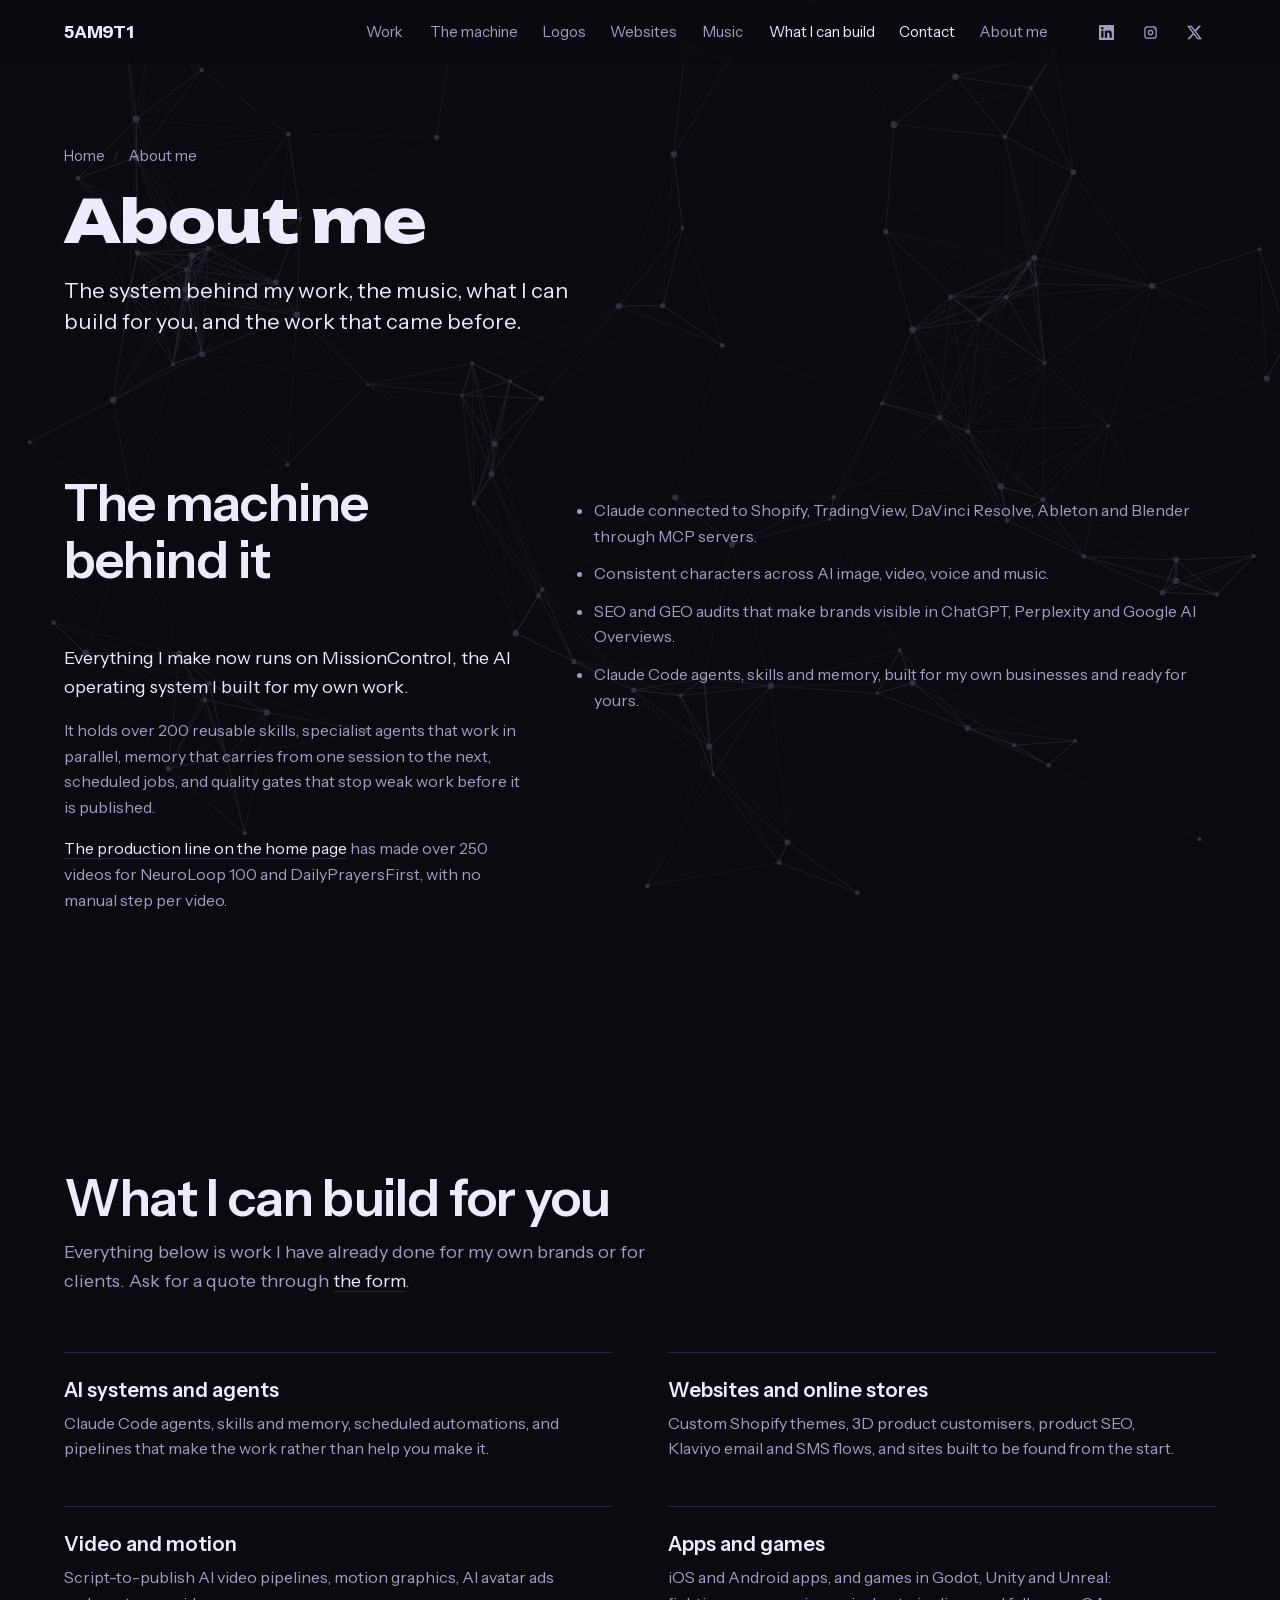
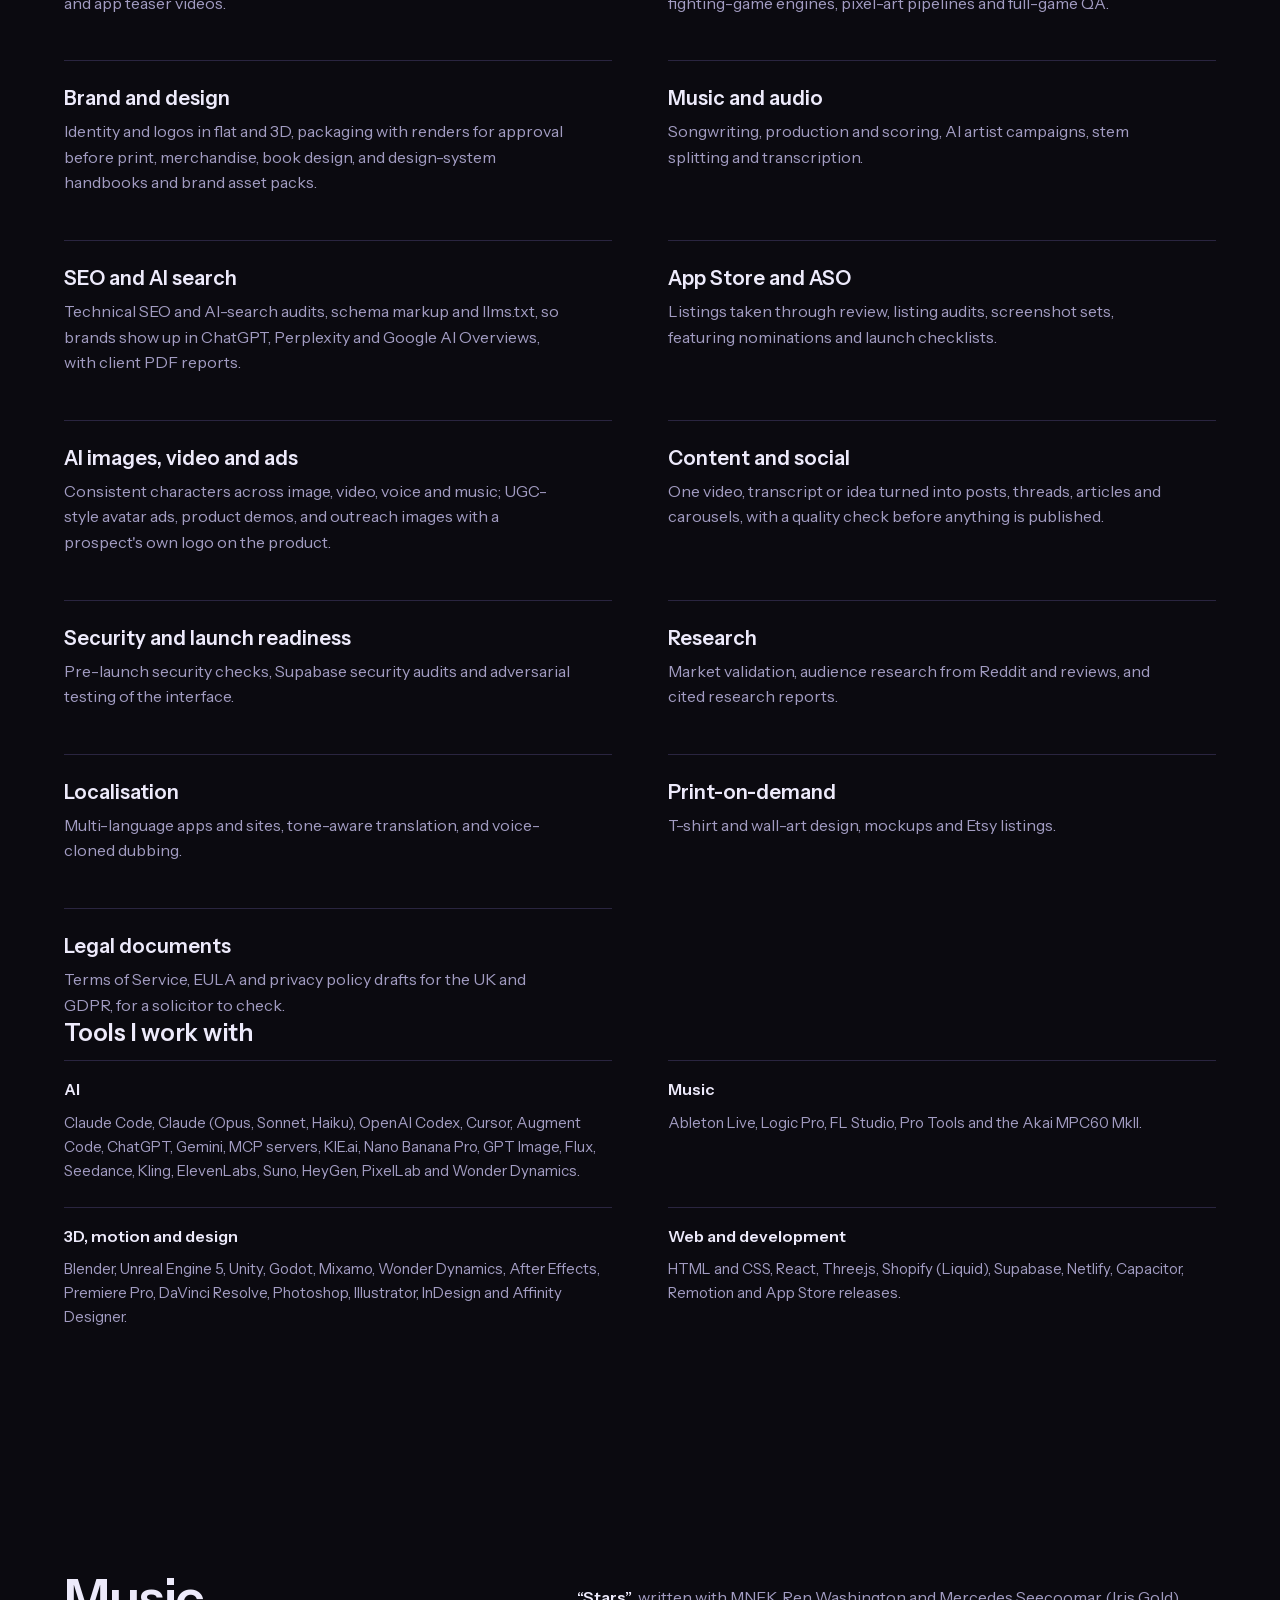
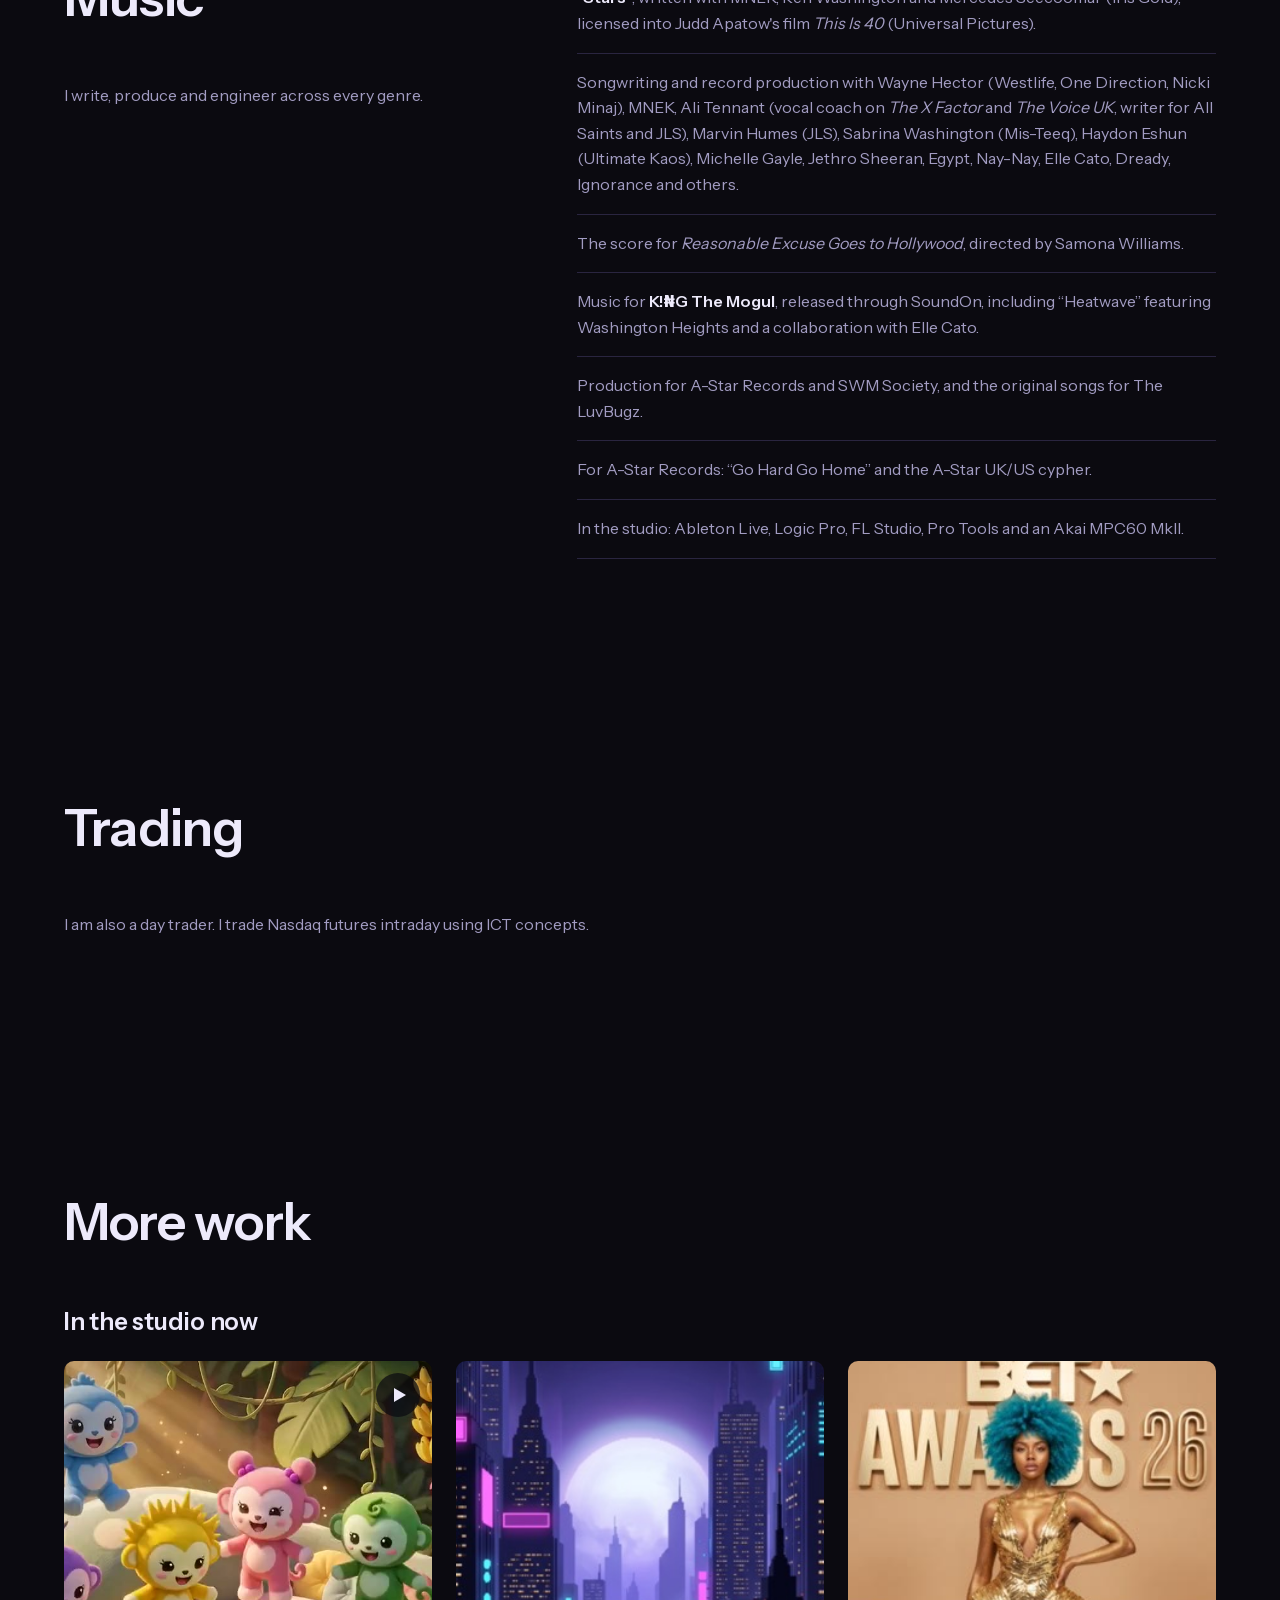
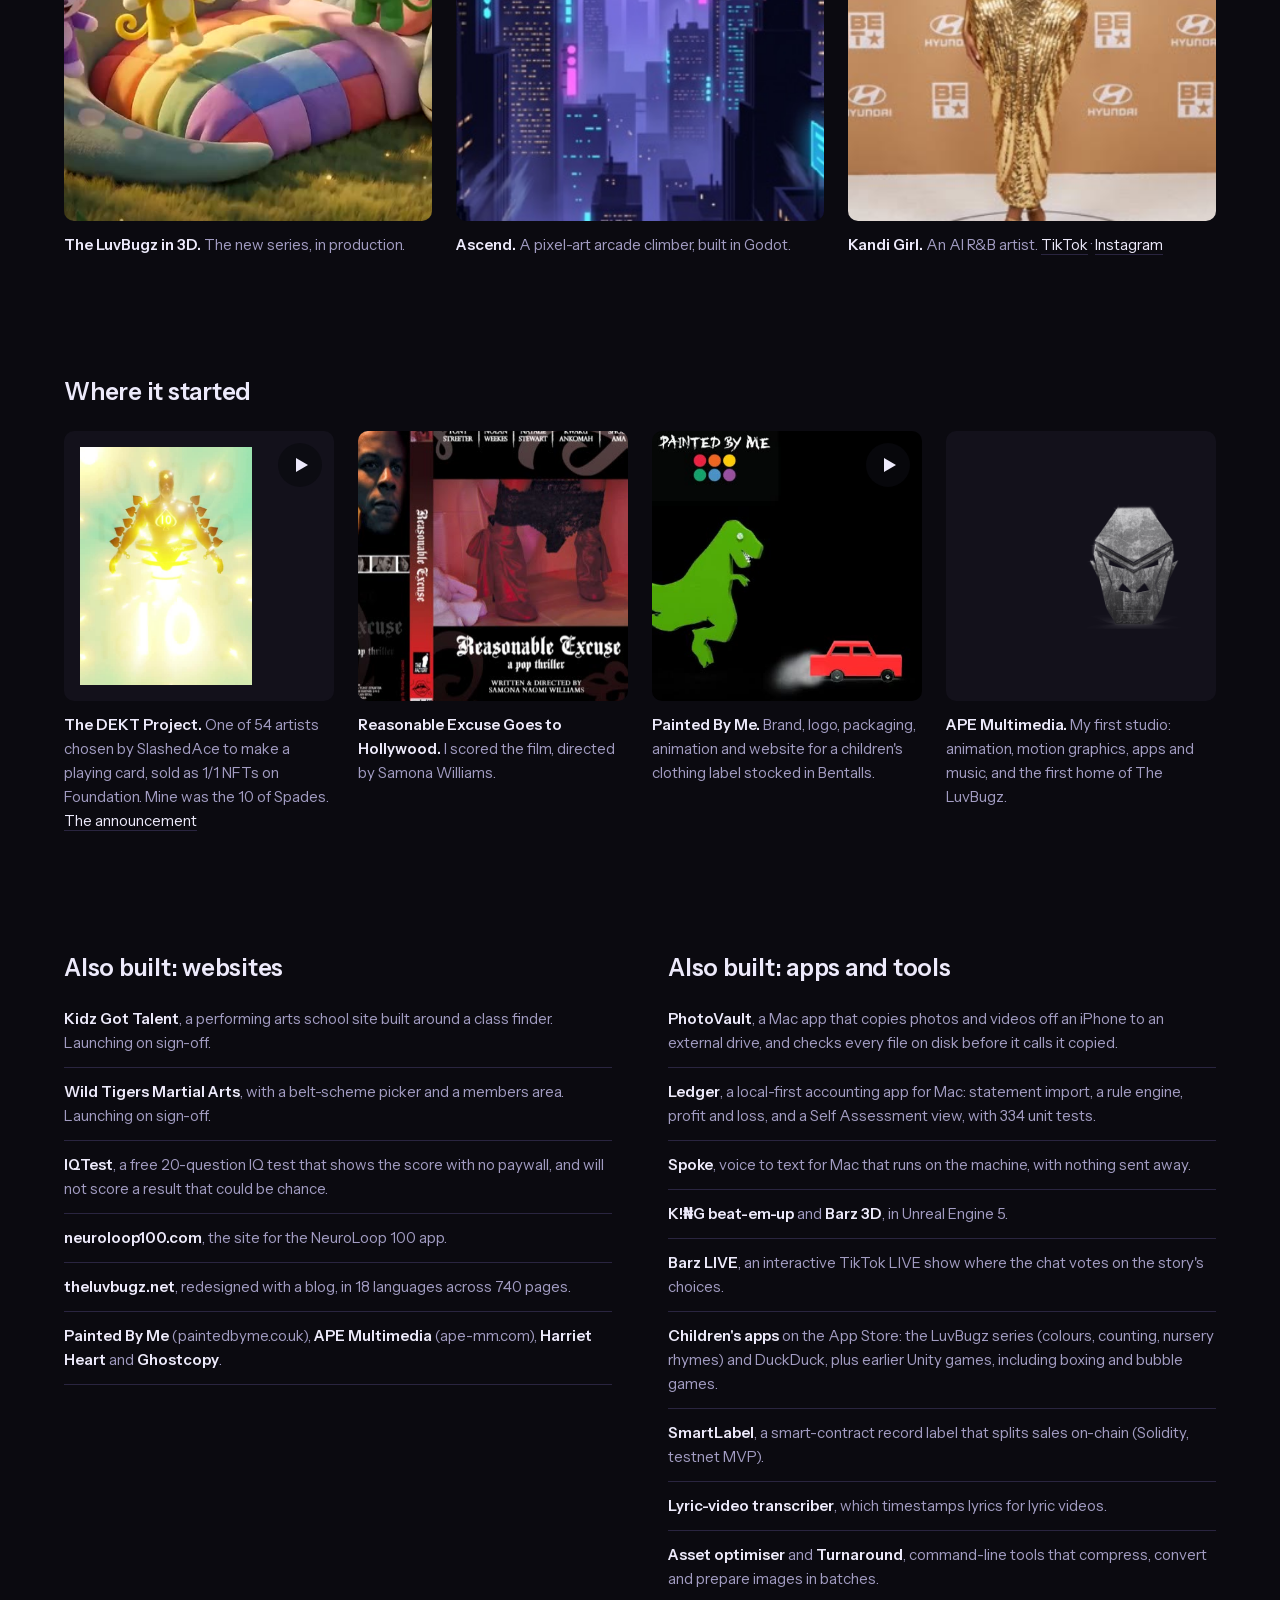
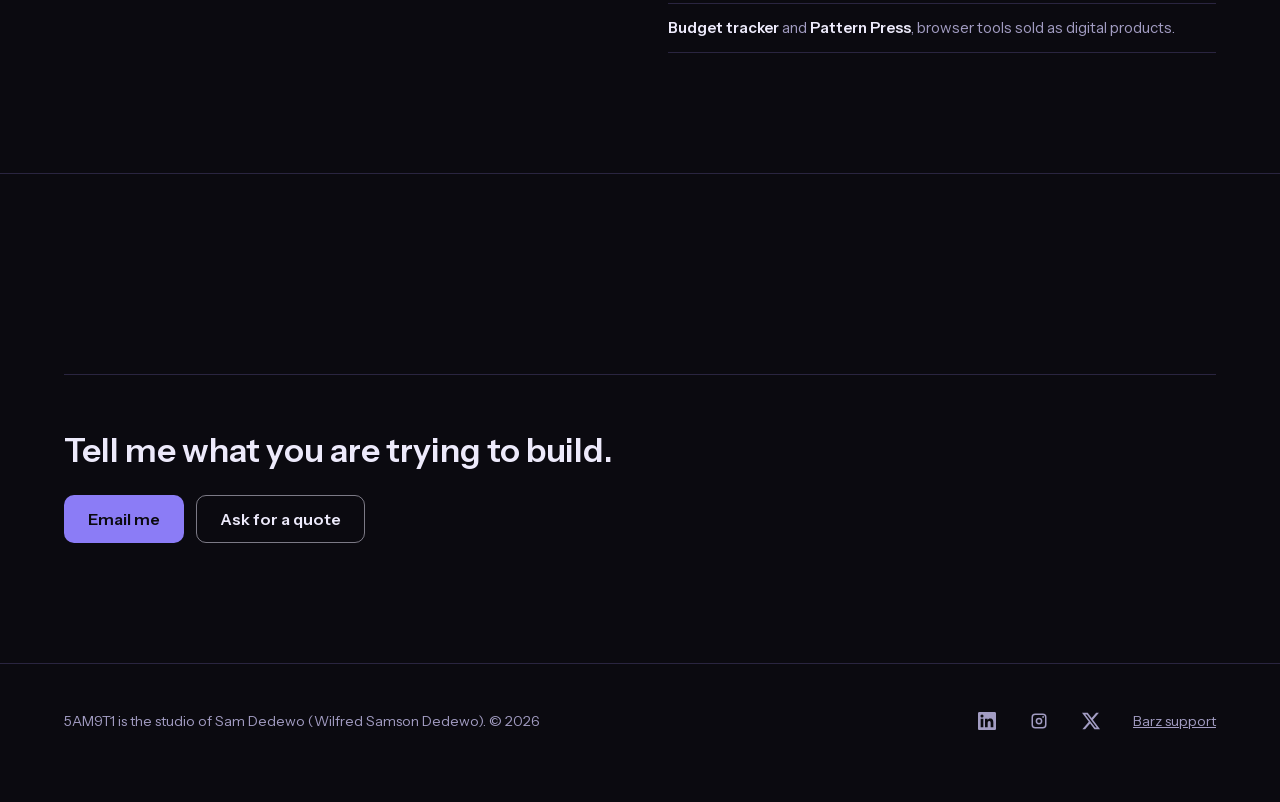
==== about/index.html @ 958b8830 "About: add Trading section (day trader, Nasdaq futures, ICT concepts); llms.txt to match Co-Authored" ====
<!doctype html>
<html lang="en-GB">
<head>
<meta charset="utf-8">
<meta name="viewport" content="width=device-width, initial-scale=1">
<title>About Sam Dedewo · music, services and earlier work · 5AM9T1</title>
<meta name="description" content="More about Sam Dedewo: MissionControl, the AI system behind his work, song credits with MNEK, Wayne Hector and Marvin Humes, and what he can build for you.">
<link rel="canonical" href="https://5am9t1.com/about/">
<meta name="robots" content="index, follow, max-snippet:-1, max-image-preview:large, max-video-preview:-1">
<meta name="author" content="Sam Dedewo">
<meta name="theme-color" content="#0B0A10">
<meta property="og:type" content="profile">
<meta property="og:site_name" content="5AM9T1">
<meta property="og:locale" content="en_GB">
<meta property="og:title" content="About Sam Dedewo">
<meta property="og:description" content="More about Sam Dedewo: MissionControl, the AI system behind his work, song credits with MNEK, Wayne Hector and Marvin Humes, and what he can build for you.">
<meta property="og:url" content="https://5am9t1.com/about/">
<meta property="og:image" content="https://5am9t1.com/assets/img/og-1200x630.jpg">
<meta property="og:image:alt" content="Work by Sam Dedewo: K!₦G The Mogul, Barz, Skinner and Vale and The LuvBugz">
<meta name="twitter:card" content="summary_large_image">
<meta name="twitter:site" content="@5am9t1">
<meta name="twitter:creator" content="@5am9t1">
<meta name="twitter:title" content="About Sam Dedewo">
<meta name="twitter:description" content="More about Sam Dedewo: MissionControl, the AI system behind his work, song credits with MNEK, Wayne Hector and Marvin Humes, and what he can build for you.">
<meta name="twitter:image" content="https://5am9t1.com/assets/img/og-1200x630.jpg">
<link rel="preload" href="/assets/fonts/InstrumentSans-400-700-latin.woff2" as="font" type="font/woff2" crossorigin>
<link rel="preload" href="/assets/fonts/Unbounded-800-latin.woff2" as="font" type="font/woff2" crossorigin>
<link rel="icon" href="/favicon.svg" type="image/svg+xml">
<script src="/assets/top.js?v=20260923c"></script>
<link rel="stylesheet" href="/assets/site.css?v=20260923c">
<script type="application/ld+json">
{
  "@context": "https://schema.org",
  "@graph": [
    {
      "@type": "AboutPage",
      "@id": "https://5am9t1.com/about/#page",
      "url": "https://5am9t1.com/about/",
      "name": "About Sam Dedewo · music, services and earlier work · 5AM9T1",
      "inLanguage": "en-GB",
      "isPartOf": {
        "@id": "https://5am9t1.com/#website"
      },
      "about": {
        "@id": "https://5am9t1.com/#sam"
      },
      "mainEntity": {
        "@id": "https://5am9t1.com/#sam"
      },
      "breadcrumb": {
        "@id": "https://5am9t1.com/about/#crumbs"
      },
      "dateModified": "2026-09-22"
    },
    {
      "@type": "BreadcrumbList",
      "@id": "https://5am9t1.com/about/#crumbs",
      "itemListElement": [
        {
          "@type": "ListItem",
          "position": 1,
          "name": "Home",
          "item": "https://5am9t1.com/"
        },
        {
          "@type": "ListItem",
          "position": 2,
          "name": "About me",
          "item": "https://5am9t1.com/about/"
        }
      ]
    }
  ]
}
</script>
</head>
<body>
<a class="skip" href="#main">Skip to content</a>

<header class="nav">
  <div class="wrap nav-inner">
    <a class="brand" href="/" aria-label="5AM9T1, home">5AM9T1</a>
    <nav aria-label="Sections">
      <ul class="nav-links">
        <li class="nav-hide"><a href="/#work">Work</a></li>
        <li class="nav-hide"><a href="/#machine">The machine</a></li>
        <li class="nav-hide"><a href="/#logos">Logos</a></li>
        <li class="nav-hide"><a href="/#websites">Websites</a></li>
        <li class="nav-hide"><a href="/about/#music">Music</a></li>
        <li><a class="nav-build" href="/about/#services">What I can build</a></li>
        <li><a class="nav-contact" href="/#contact">Contact</a></li>
        <li class="nav-hide"><a href="/about/">About me</a></li>
        <li class="nav-social"><a class="social-icon" href="https://www.linkedin.com/in/samdedewo" aria-label="Sam Dedewo on LinkedIn" rel="me"><svg viewBox="0 0 24 24" width="18" height="18" fill="currentColor" aria-hidden="true"><path d="M20.45 20.45h-3.56v-5.57c0-1.33-.02-3.04-1.85-3.04-1.85 0-2.14 1.45-2.14 2.94v5.67H9.35V9h3.41v1.56h.05c.48-.9 1.64-1.85 3.37-1.85 3.6 0 4.27 2.37 4.27 5.46v6.28zM5.34 7.43a2.06 2.06 0 1 1 0-4.13 2.06 2.06 0 0 1 0 4.13zM7.12 20.45H3.56V9h3.56v11.45zM22.22 0H1.77C.79 0 0 .77 0 1.73v20.54C0 23.23.79 24 1.77 24h20.45c.98 0 1.78-.77 1.78-1.73V1.73C24 .77 23.2 0 22.22 0z"/></svg></a><a class="social-icon" href="https://www.instagram.com/5am9t1" aria-label="Sam Dedewo on Instagram" rel="me"><svg viewBox="0 0 24 24" width="18" height="18" fill="currentColor" aria-hidden="true"><path fill-rule="evenodd" d="M7 2h10a5 5 0 0 1 5 5v10a5 5 0 0 1-5 5H7a5 5 0 0 1-5-5V7a5 5 0 0 1 5-5zm0 2a3 3 0 0 0-3 3v10a3 3 0 0 0 3 3h10a3 3 0 0 0 3-3V7a3 3 0 0 0-3-3H7zm5 3.5a4.5 4.5 0 1 1 0 9 4.5 4.5 0 0 1 0-9zm0 2a2.5 2.5 0 1 0 0 5 2.5 2.5 0 0 0 0-5zm5.5-4.2a1.2 1.2 0 1 1 0 2.4 1.2 1.2 0 0 1 0-2.4z"/></svg></a><a class="social-icon" href="https://x.com/5am9t1" aria-label="Sam Dedewo on X" rel="me"><svg viewBox="0 0 24 24" width="18" height="18" fill="currentColor" aria-hidden="true"><path d="M18.9 1.15h3.68l-8.04 9.19L24 22.85h-7.41l-5.8-7.58-6.64 7.58H.47l8.6-9.83L0 1.15h7.59l5.24 6.93zM17.61 20.64h2.04L6.49 3.24H4.3z"/></svg></a></li>
      </ul>
    </nav>
  </div>
</header>

<main id="main">

<section class="case-hero about-hero" aria-labelledby="about-title">
  <div class="wrap">
    <nav class="crumbs" aria-label="Breadcrumb">
      <ol><li><a href="/">Home</a></li><li><span aria-current="page">About me</span></li></ol>
    </nav>
    <h1 id="about-title">About me</h1>
    <p class="what">The system behind my work, the music, what I can build for you, and the work that came before.</p>
  </div>
</section>

<section class="section" id="system" aria-labelledby="system-title">
  <div class="wrap machine-grid">
    <div>
      <h2 id="system-title">The machine behind it</h2>
      <p class="what">Everything I make now runs on MissionControl, the AI operating system I built for my own work.</p>
      <p>It holds over 200 reusable skills, specialist agents that work in parallel, memory that carries from one session to the next, scheduled jobs, and quality gates that stop weak work before it is published.</p>
      <p><a class="link" href="/#machine">The production line on the home page</a> has made over 250 videos for NeuroLoop 100 and DailyPrayersFirst, with no manual step per video.</p>
    </div>
    <ul class="bullets">
      <li>Claude connected to Shopify, TradingView, DaVinci Resolve, Ableton and Blender through MCP servers.</li>
      <li>Consistent characters across AI image, video, voice and music.</li>
      <li>SEO and GEO audits that make brands visible in ChatGPT, Perplexity and Google AI Overviews.</li>
      <li>Claude Code agents, skills and memory, built for my own businesses and ready for yours.</li>
    </ul>
  </div>
</section>

<section class="section" id="services" aria-labelledby="offer-title">
  <div class="wrap">
    <h2 id="offer-title">What I can build for you</h2>
    <p class="section-lead">Everything below is work I have already done for my own brands or for clients. Ask for a quote through <a class="link" href="/#contact">the form</a>.</p>
    <dl class="offers">
      <div><dt>AI systems and agents</dt><dd>Claude Code agents, skills and memory, scheduled automations, and pipelines that make the work rather than help you make it.</dd></div>
      <div><dt>Websites and online stores</dt><dd>Custom Shopify themes, 3D product customisers, product SEO, Klaviyo email and SMS flows, and sites built to be found from the start.</dd></div>
      <div><dt>Video and motion</dt><dd>Script-to-publish AI video pipelines, motion graphics, AI avatar ads and app teaser videos.</dd></div>
      <div><dt>Apps and games</dt><dd>iOS and Android apps, and games in Godot, Unity and Unreal: fighting-game engines, pixel-art pipelines and full-game QA.</dd></div>
      <div><dt>Brand and design</dt><dd>Identity and logos in flat and 3D, packaging with renders for approval before print, merchandise, book design, and design-system handbooks and brand asset packs.</dd></div>
      <div><dt>Music and audio</dt><dd>Songwriting, production and scoring, AI artist campaigns, stem splitting and transcription.</dd></div>
      <div><dt>SEO and AI search</dt><dd>Technical SEO and AI-search audits, schema markup and llms.txt, so brands show up in ChatGPT, Perplexity and Google AI Overviews, with client PDF reports.</dd></div>
      <div><dt>App Store and ASO</dt><dd>Listings taken through review, listing audits, screenshot sets, featuring nominations and launch checklists.</dd></div>
      <div><dt>AI images, video and ads</dt><dd>Consistent characters across image, video, voice and music; UGC-style avatar ads, product demos, and outreach images with a prospect's own logo on the product.</dd></div>
      <div><dt>Content and social</dt><dd>One video, transcript or idea turned into posts, threads, articles and carousels, with a quality check before anything is published.</dd></div>
      <div><dt>Security and launch readiness</dt><dd>Pre-launch security checks, Supabase security audits and adversarial testing of the interface.</dd></div>
      <div><dt>Research</dt><dd>Market validation, audience research from Reddit and reviews, and cited research reports.</dd></div>
      <div><dt>Localisation</dt><dd>Multi-language apps and sites, tone-aware translation, and voice-cloned dubbing.</dd></div>
      <div><dt>Print-on-demand</dt><dd>T-shirt and wall-art design, mockups and Etsy listings.</dd></div>
      <div><dt>Legal documents</dt><dd>Terms of Service, EULA and privacy policy drafts for the UK and GDPR, for a solicitor to check.</dd></div>
    </dl>

    <h3 class="tools-head">Tools I work with</h3>
    <dl class="tools">
      <div><dt>AI</dt><dd>Claude Code, Claude (Opus, Sonnet, Haiku), OpenAI Codex, Cursor, Augment Code, ChatGPT, Gemini, MCP servers, KIE.ai, Nano Banana Pro, GPT Image, Flux, Seedance, Kling, ElevenLabs, Suno, HeyGen, PixelLab and Wonder Dynamics.</dd></div>
      <div><dt>Music</dt><dd>Ableton Live, Logic Pro, FL Studio, Pro Tools and the Akai MPC60 MkII.</dd></div>
      <div><dt>3D, motion and design</dt><dd>Blender, Unreal Engine 5, Unity, Godot, Mixamo, Wonder Dynamics, After Effects, Premiere Pro, DaVinci Resolve, Photoshop, Illustrator, InDesign and Affinity Designer.</dd></div>
      <div><dt>Web and development</dt><dd>HTML and CSS, React, Three.js, Shopify (Liquid), Supabase, Netlify, Capacitor, Remotion and App Store releases.</dd></div>
    </dl>
  </div>
</section>

<section class="section" id="music" aria-labelledby="music-title">
  <div class="wrap music">
    <div>
      <h2 id="music-title">Music</h2>
      <p class="muted">I write, produce and engineer across every genre.</p>
    </div>
    <ul class="plain">
      <li><strong>“Stars”</strong>, written with MNEK, Ren Washington and Mercedes Seecoomar (Iris Gold), licensed into Judd Apatow's film <em>This Is 40</em> (Universal Pictures).</li>
      <li>Songwriting and record production with Wayne Hector (Westlife, One Direction, Nicki Minaj), MNEK, Ali Tennant (vocal coach on <em>The X Factor</em> and <em>The Voice UK</em>, writer for All Saints and JLS), Marvin Humes (JLS), Sabrina Washington (Mis-Teeq), Haydon Eshun (Ultimate Kaos), Michelle Gayle, Jethro Sheeran, Egypt, Nay-Nay, Elle Cato, Dready, Ignorance and others.</li>
      <li>The score for <em>Reasonable Excuse Goes to Hollywood</em>, directed by Samona Williams.</li>
      <li>Music for <strong>K!₦G The Mogul</strong>, released through SoundOn, including “Heatwave” featuring Washington Heights and a collaboration with Elle Cato.</li>
      <li>Production for A-Star Records and SWM Society, and the original songs for The LuvBugz.</li>
      <li>For A-Star Records: “Go Hard Go Home” and the A-Star UK/US cypher.</li>
      <li>In the studio: Ableton Live, Logic Pro, FL Studio, Pro Tools and an Akai MPC60 MkII.</li>
    </ul>
  </div>
</section>

<section class="section" id="trading" aria-labelledby="trading-title">
  <div class="wrap">
    <h2 id="trading-title">Trading</h2>
    <p class="muted">I am also a day trader. I trade Nasdaq futures intraday using ICT concepts.</p>
  </div>
</section>

<section class="section" id="more-work" aria-labelledby="more-title">
  <div class="wrap">
    <h2 id="more-title">More work</h2>
    <h3 class="studio-head" id="studio">In the studio now</h3>
    <div class="studio">
      <figure>
        <div class="shot"><video muted loop playsinline preload="none" poster="/assets/media/luvbugz-pilot-poster.jpg" width="1280" height="720" aria-label="A shot from the new 3D LuvBugz series"><source src="/assets/media/luvbugz-pilot.mp4" type="video/mp4"></video></div>
        <figcaption><strong>The LuvBugz in 3D.</strong> The new series, in production.</figcaption>
      </figure>
      <figure>
        <div class="shot"><img src="/assets/img/ascend-night-600.jpg" alt="Ascend: a neon city at night under a full moon" width="335" height="600" loading="lazy"></div>
        <figcaption><strong>Ascend.</strong> A pixel-art arcade climber, built in Godot.</figcaption>
      </figure>
      <figure>
        <div class="shot"><img src="/assets/img/kandi-awards-600.jpg" alt="Kandi Girl at an awards night" width="335" height="600" loading="lazy"></div>
        <figcaption><strong>Kandi Girl.</strong> An AI R&amp;B artist. <a class="link" href="https://www.tiktok.com/@kandigirl_xo">TikTok</a> · <a class="link" href="https://www.instagram.com/kandigirl_xo">Instagram</a></figcaption>
      </figure>
    </div>

    <h3 class="studio-head" id="earlier">Where it started</h3>
    <div class="early">
      <figure>
        <div class="shot card"><video muted loop playsinline preload="none" poster="/assets/media/dekt-10s-poster.jpg" width="540" height="746" aria-label="The 10 of Spades from the DEKT deck, animated: a glowing bronze figure ringed with spades"><source src="/assets/media/dekt-10s.mp4" type="video/mp4"></video></div>
        <figcaption><strong>The DEKT Project.</strong> One of 54 artists chosen by SlashedAce to make a playing card, sold as 1/1 NFTs on Foundation. Mine was the 10 of Spades. <a class="link" href="https://x.com/5am9t1/status/1433067944305647622">The announcement</a></figcaption>
      </figure>
      <figure>
        <div class="shot"><img src="/assets/img/rezex-cover-600.jpg" alt="The DVD cover of Reasonable Excuse Goes to Hollywood" width="600" height="405" loading="lazy"></div>
        <figcaption><strong>Reasonable Excuse Goes to Hollywood.</strong> I scored the film, directed by Samona Williams.</figcaption>
      </figure>
      <figure>
        <div class="shot"><video muted loop playsinline preload="none" poster="/assets/media/pbm-motion-poster.jpg" width="720" height="402" aria-label="Painted By Me: an animated dinosaur chases a red car past the logo"><source src="/assets/media/pbm-motion.mp4" type="video/mp4"></video></div>
        <figcaption><strong>Painted By Me.</strong> Brand, logo, packaging, animation and website for a children's clothing label stocked in Bentalls.</figcaption>
      </figure>
      <figure>
        <div class="shot logo"><img src="/assets/img/ape-logo-600.webp" alt="The APE Multimedia gorilla logo" width="460" height="600" loading="lazy"></div>
        <figcaption><strong>APE Multimedia.</strong> My first studio: animation, motion graphics, apps and music, and the first home of The LuvBugz.</figcaption>
      </figure>
    </div>

    <div class="also">
      <div>
        <h3>Also built: websites</h3>
        <ul class="plain">
          <li><strong>Kidz Got Talent</strong>, a performing arts school site built around a class finder. Launching on sign-off.</li>
          <li><strong>Wild Tigers Martial Arts</strong>, with a belt-scheme picker and a members area. Launching on sign-off.</li>
          <li><strong>IQTest</strong>, a free 20-question IQ test that shows the score with no paywall, and will not score a result that could be chance.</li>
          <li><strong>neuroloop100.com</strong>, the site for the NeuroLoop 100 app.</li>
          <li><strong>theluvbugz.net</strong>, redesigned with a blog, in 18 languages across 740 pages.</li>
          <li><strong>Painted By Me</strong> (paintedbyme.co.uk), <strong>APE Multimedia</strong> (ape-mm.com), <strong>Harriet Heart</strong> and <strong>Ghostcopy</strong>.</li>
        </ul>
      </div>
      <div>
        <h3>Also built: apps and tools</h3>
        <ul class="plain">
          <li><strong>PhotoVault</strong>, a Mac app that copies photos and videos off an iPhone to an external drive, and checks every file on disk before it calls it copied.</li>
          <li><strong>Ledger</strong>, a local-first accounting app for Mac: statement import, a rule engine, profit and loss, and a Self Assessment view, with 334 unit tests.</li>
          <li><strong>Spoke</strong>, voice to text for Mac that runs on the machine, with nothing sent away.</li>
          <li><strong>K!₦G beat-em-up</strong> and <strong>Barz 3D</strong>, in Unreal Engine 5.</li>
          <li><strong>Barz LIVE</strong>, an interactive TikTok LIVE show where the chat votes on the story's choices.</li>
          <li><strong>Children's apps</strong> on the App Store: the LuvBugz series (colours, counting, nursery rhymes) and DuckDuck, plus earlier Unity games, including boxing and bubble games.</li>
          <li><strong>SmartLabel</strong>, a smart-contract record label that splits sales on-chain (Solidity, testnet MVP).</li>
          <li><strong>Lyric-video transcriber</strong>, which timestamps lyrics for lyric videos.</li>
          <li><strong>Asset optimiser</strong> and <strong>Turnaround</strong>, command-line tools that compress, convert and prepare images in batches.</li>
          <li><strong>Budget tracker</strong> and <strong>Pattern Press</strong>, browser tools sold as digital products.</li>
        </ul>
      </div>
    </div>
  </div>
</section>

<section class="case-section case-end" aria-label="Contact">
  <div class="wrap">
    <div class="case-contact">
      <p>Tell me what you are trying to build.</p>
      <div class="hero-actions">
        <a class="btn btn-primary" href="mailto:sam@5am9t1.com">Email me</a>
        <a class="btn btn-secondary" href="/#contact">Ask for a quote</a>
      </div>
    </div>
  </div>
</section>

</main>

<footer class="footer">
  <div class="wrap footer-inner">
    <p>5AM9T1 is the studio of Sam Dedewo (Wilfred Samson Dedewo). © 2026</p>
    <p class="socials"><a class="social-icon" href="https://www.linkedin.com/in/samdedewo" aria-label="Sam Dedewo on LinkedIn" rel="me"><svg viewBox="0 0 24 24" width="18" height="18" fill="currentColor" aria-hidden="true"><path d="M20.45 20.45h-3.56v-5.57c0-1.33-.02-3.04-1.85-3.04-1.85 0-2.14 1.45-2.14 2.94v5.67H9.35V9h3.41v1.56h.05c.48-.9 1.64-1.85 3.37-1.85 3.6 0 4.27 2.37 4.27 5.46v6.28zM5.34 7.43a2.06 2.06 0 1 1 0-4.13 2.06 2.06 0 0 1 0 4.13zM7.12 20.45H3.56V9h3.56v11.45zM22.22 0H1.77C.79 0 0 .77 0 1.73v20.54C0 23.23.79 24 1.77 24h20.45c.98 0 1.78-.77 1.78-1.73V1.73C24 .77 23.2 0 22.22 0z"/></svg></a><a class="social-icon" href="https://www.instagram.com/5am9t1" aria-label="Sam Dedewo on Instagram" rel="me"><svg viewBox="0 0 24 24" width="18" height="18" fill="currentColor" aria-hidden="true"><path fill-rule="evenodd" d="M7 2h10a5 5 0 0 1 5 5v10a5 5 0 0 1-5 5H7a5 5 0 0 1-5-5V7a5 5 0 0 1 5-5zm0 2a3 3 0 0 0-3 3v10a3 3 0 0 0 3 3h10a3 3 0 0 0 3-3V7a3 3 0 0 0-3-3H7zm5 3.5a4.5 4.5 0 1 1 0 9 4.5 4.5 0 0 1 0-9zm0 2a2.5 2.5 0 1 0 0 5 2.5 2.5 0 0 0 0-5zm5.5-4.2a1.2 1.2 0 1 1 0 2.4 1.2 1.2 0 0 1 0-2.4z"/></svg></a><a class="social-icon" href="https://x.com/5am9t1" aria-label="Sam Dedewo on X" rel="me"><svg viewBox="0 0 24 24" width="18" height="18" fill="currentColor" aria-hidden="true"><path d="M18.9 1.15h3.68l-8.04 9.19L24 22.85h-7.41l-5.8-7.58-6.64 7.58H.47l8.6-9.83L0 1.15h7.59l5.24 6.93zM17.61 20.64h2.04L6.49 3.24H4.3z"/></svg></a><a class="footer-link" href="https://5am9t1.github.io/barz/">Barz support</a></p>
  </div>
</footer>

<script src="/assets/network.js" defer></script>
<script src="/assets/media.js" defer></script>
<script src="/assets/gallery.js" defer></script>
</body>
</html>
---- assets/site.css ----
/* ==========================================================================
   5am9t1.com — Sam Dedewo
   Reference system: Linear (near-black, one violet accent, restrained type).
   No-AI-look: HOUSE. Allowed and used: A8 one gradient (the contact band),
   A9 glass (the fixed nav), A12 hover (image zoom, link colour).
   2026-09-22: under the photo wall and marquee, the reel (one real video
   through the production line) and 5 full-screen case chapters.
   Banned and absent: card frames, side stripes, tinted selections, accent
   bars, tracked small caps, eyebrow labels, shadows and glow, text panels
   on photos, highlight words, pill badges, rule-of-three copy.
   ========================================================================== */

@import url("/assets/fonts/fonts.css");

:root {
  /* colour: one job each. Contrast measured, see the build receipt. */
  --bg: #0B0A10;          /* page ground, violet-tinted near-black */
  --surface: #13111B;     /* one tone step up, for the proof band */
  --ink: #EDEAFB;         /* headings and body */
  --ink-2: #A29CC2;       /* secondary text */
  --line: #2A2540;        /* hairline rules */
  --accent: #8B7CF6;      /* the action colour: primary button, focus */
  --on-accent: #0B0A10;   /* text on the accent */

  /* type: one family; Unbounded only for display at 32px and above */
  --font: "Instrument Sans", system-ui, -apple-system, "Segoe UI", sans-serif;
  --display: "Unbounded", "Arial Black", Impact, sans-serif;

  /* spacing scale: 8 12 16 20 24 32 44 56 80 120 */
  --s1: 8px; --s2: 12px; --s3: 16px; --s4: 20px; --s5: 24px;
  --s6: 32px; --s7: 44px; --s8: 56px; --s9: 80px; --s10: 120px;

  --radius: 10px;
  --wrap: 1200px;
  --nav-h: 64px;
  --pad: 24px;
  --ease: cubic-bezier(0.22, 1, 0.36, 1);
}

@media (max-width: 640px) { :root { --pad: 16px; } }

*, *::before, *::after { box-sizing: border-box; }
html { scroll-behavior: smooth; scroll-padding-top: var(--nav-h); }   /* a #section jump stops below the sticky header */
@media (prefers-reduced-motion: reduce) { html { scroll-behavior: auto; } }

body {
  margin: 0;
  background: var(--bg);
  color: var(--ink);
  font: 400 16px/1.6 var(--font);
  -webkit-font-smoothing: antialiased;
  text-rendering: optimizeLegibility;
}

img, video { display: block; max-width: 100%; height: auto; }  /* video too: its height attribute is a fixed pixel height */
a { color: inherit; }
:focus-visible { outline: 2px solid var(--accent); outline-offset: 3px; border-radius: 4px; }

.wrap { width: 100%; max-width: var(--wrap); margin: 0 auto; padding: 0 var(--pad); }

.skip {
  position: absolute; left: -9999px; top: var(--s3);
  background: var(--ink); color: var(--bg); padding: var(--s2) var(--s3); border-radius: 6px;
  z-index: 100; text-decoration: none; font-weight: 600;
}
.skip:focus { left: var(--s3); }

/* --- links: A12, a 150ms colour change, no bar, no glow -------------------- */
.link {
  color: var(--ink);
  text-decoration: underline;
  text-decoration-color: var(--line);
  text-underline-offset: 4px;
  transition: color 150ms var(--ease), text-decoration-color 150ms var(--ease);
}
.link:hover { color: var(--accent); text-decoration-color: var(--accent); }
/* links that stand alone (not inside a sentence) get a full 44px tap height */
.chapter-links .link, .where .link, .footer a:not(.social-icon) { display: inline-flex; align-items: center; min-height: 44px; }
/* no heading ends on a single word */
h1, h2, h3 { text-wrap: balance; }

/* --- buttons: one shape; primary by fill, secondary by outline ------------ */
.btn {
  display: inline-flex; align-items: center; justify-content: center;
  min-height: 48px; padding: 0 var(--s5);
  border-radius: var(--radius);
  font: 600 16px/1 var(--font);
  text-decoration: none;
  transition: background-color 150ms var(--ease), color 150ms var(--ease), transform 150ms var(--ease);
}
.btn:active { transform: translateY(1px); }
.btn-primary { background: var(--accent); color: var(--on-accent); }
.btn-primary:hover { background: #9D90FA; }
.btn-secondary { color: var(--ink); outline: 1px solid rgba(237, 234, 251, .5); outline-offset: -1px; }
.btn-secondary:hover { outline-color: var(--ink); }

/* ==========================================================================
   NAV — A9 glass. It sits over the photo wall, where a solid bar would cut
   the top row of work off. Solid fallback where backdrop-filter is missing.
   ========================================================================== */
.nav {
  position: fixed; inset: 0 0 auto 0; z-index: 50;
  background: rgba(11, 10, 16, .88);
}
@supports (backdrop-filter: blur(1px)) or (-webkit-backdrop-filter: blur(1px)) {
  .nav {
    background: rgba(11, 10, 16, .58);
    -webkit-backdrop-filter: blur(14px) saturate(1.2);
    backdrop-filter: blur(14px) saturate(1.2);
  }
}
.nav-inner { display: flex; align-items: center; justify-content: space-between; height: var(--nav-h); }
.brand { display: inline-flex; align-items: center; min-height: 44px; font: 700 18px/1 var(--font); letter-spacing: -.01em; text-decoration: none; }
.nav-links { display: flex; align-items: center; gap: var(--s6); list-style: none; margin: 0; padding: 0; }
.nav-links a { display: inline-flex; align-items: center; justify-content: center; min-height: 44px; min-width: 44px; text-decoration: none; color: var(--ink-2); font-size: 15px; transition: color 150ms var(--ease); }
.nav-links a {
  background: linear-gradient(currentColor, currentColor) left calc(50% + 12px) / 0 1px no-repeat;
  transition: color 150ms var(--ease), background-size 200ms var(--ease);
}
.nav-links a:hover, .nav-links a:focus-visible { color: var(--ink); background-size: 100% 1px; }
.nav-links .nav-contact, .nav-links .nav-build { color: var(--ink); }   /* the two links every visitor needs, shown at every width */
@media (max-width: 899px) { .nav-links .nav-hide { display: none; } }

/* ==========================================================================
   HERO — the wall of real work (v2, restored 2026-09-22 at Sam's request).
   A8: a night-violet scrim, so the name reads over any photo behind it.
   ========================================================================== */
.hero {
  position: relative;
  min-height: min(92svh, 900px);
  display: flex; align-items: flex-end;
  overflow: hidden;
  isolation: isolate;
  background: var(--bg);
}
.wall {
  position: absolute; inset: var(--nav-h) 0 0 0; z-index: -2;   /* starts under the header, so the top row's heads are not behind it (round 18) */
  display: grid;
  grid-template-columns: repeat(4, 1fr);
  grid-template-rows: repeat(3, 1fr);
  gap: 2px;
}
.tile { position: relative; overflow: hidden; display: block; }
.tile img {
  width: 100%; height: 100%; object-fit: cover; object-position: 50% 20%;   /* crop from the bottom: heads stay in */
  transition: transform 250ms var(--ease);
}
.tile:hover img { transform: scale(1.04); }
.scrim {
  position: absolute; inset: 0; z-index: -1; pointer-events: none;
  background: linear-gradient(to top,
    rgba(11, 10, 16, .97) 0%,
    rgba(11, 10, 16, .86) 30%,
    rgba(38, 22, 92, .42) 62%,
    rgba(11, 10, 16, .50) 100%);
}
.hero-copy { padding-bottom: var(--s9); padding-top: 160px; }
.hero h1 {
  font: 800 clamp(48px, 7.5vw, 96px)/.98 var(--display);
  letter-spacing: -.01em;
  margin: 0 0 var(--s4);
}
.hero .role { font-size: clamp(17px, 1.6vw, 20px); font-weight: 500; color: var(--ink); margin: 0 0 var(--s3); max-width: 60ch; text-wrap: balance; }
.hero .lead { font-size: 18px; color: var(--ink-2); margin: 0 0 var(--s6); max-width: 52ch; }
.hero-actions { display: flex; flex-wrap: wrap; gap: var(--s2); }

@media (max-width: 800px) {
  .wall { grid-template-columns: repeat(2, 1fr); grid-template-rows: repeat(3, 1fr); }
  .wall .tile:nth-child(n+7) { display: none; }
}
@media (max-width: 640px) { .hero .lead { font-size: 16px; } }

/* ==========================================================================
   MARQUEE — display capitals at 40px and above, so the tracked-caps ban
   (under 32px) does not apply. Paused off screen, static under reduced
   motion. It never shares the screen with the pinned line below it.
   ========================================================================== */
.marquee { overflow: hidden; border-block: 1px solid var(--line); padding: var(--s5) 0; }
.marquee-track { display: flex; width: max-content; animation: slide 48s linear infinite; }
.marquee.paused .marquee-track { animation-play-state: paused; }
.marquee span {
  font: 700 clamp(40px, 6vw, 80px)/1 var(--display);
  color: var(--ink-2);
  white-space: nowrap;
  padding-right: .6em;
}
@keyframes slide { to { transform: translateX(-50%); } }
@media (prefers-reduced-motion: reduce) { .marquee-track { animation: none; } }

/* ==========================================================================
   REEL — the scroll-driven production line, under the header (2026-09-22).
   One real NeuroLoop 100 video goes through the line that made it, one stage
   per slice of scroll. assets/reel.js turns scroll into one number and marks
   the current stage; everything below derives from that, so scrolling back
   reverses cleanly (M3).
   Without JS, or under reduced motion, there is no pin: the stage shows the
   finished video and all 7 steps are a plain list (M2).
   ========================================================================== */
.visually-hidden {
  position: absolute !important; width: 1px; height: 1px; padding: 0; margin: -1px;
  overflow: hidden; clip: rect(0 0 0 0); white-space: nowrap; border: 0;
}

.reel-grid {
  display: grid;
  grid-template-columns: minmax(0, .8fr) minmax(0, 1.2fr);
  column-gap: var(--s8);
  align-items: start;                     /* static list: the name stays at the top, not centred on a long column */
  padding-block: var(--s8) var(--s9);
}
.reel:not(.is-live) .line-copy { padding-top: var(--s9); }
.line-copy h2 {
  font: 800 clamp(36px, 4.2vw, 60px)/1 var(--display);
  letter-spacing: -.01em;
  margin: 0 0 var(--s5);
}
.line-copy .lead { font-size: 18px; color: var(--ink-2); margin: 0 0 var(--s6); max-width: 40ch; }
.hero-note { display: none; font-size: 15px; color: var(--ink-2); margin: calc(var(--s6) * -1 + var(--s3)) 0 var(--s6); max-width: 40ch; }

/* --- the line: the stage (the real object) beside the 7 steps ------------- */
.line {
  margin: 0;
  display: grid;
  grid-template-columns: auto minmax(0, 1fr);
  column-gap: var(--s7);
  align-items: start;
}
.line-title { grid-column: 1 / -1; margin: 0 0 var(--s5); font-size: 15px; color: var(--ink-2); max-width: 56ch; }
.stage {
  position: relative;
  height: min(64svh, 620px);
  aspect-ratio: 9 / 16;
  border-radius: var(--radius);
  overflow: hidden; overflow: clip;
  background: var(--surface);
  outline: 2px solid transparent;          /* the gate's pass state lands on the stage itself */
  outline-offset: 4px;
  transition: outline-color 250ms var(--ease);
}
.s-layer { position: absolute; inset: 0; margin: 0; }
.s-bg, .s-video { display: block; width: 100%; height: 100%; object-fit: cover; }
.s-idea { display: grid; place-content: center; text-align: center; padding: var(--s5); }
.s-topic { font: 700 clamp(22px, 2vw, 28px)/1.15 var(--display); margin: 0 0 var(--s2); }
.s-sub { margin: 0; color: var(--ink-2); }
.s-script {
  list-style: none; padding: var(--s6) var(--s5);
  display: grid; align-content: center; gap: var(--s3);
  font-size: 15px; line-height: 1.5; color: var(--ink-2);
}
.s-script strong { color: var(--ink); font-weight: 600; }

.line-progress { display: none; }
.line-skip { display: none; }

.steps { list-style: none; margin: 0; padding: 0; display: grid; gap: var(--s5); align-content: start; }
/* each heading sets its own number: live mode hides or flattens the others, and hidden boxes do not count */
.steps li:nth-child(1) h3 { counter-set: step 1; }
.steps li:nth-child(2) h3 { counter-set: step 2; }
.steps li:nth-child(3) h3 { counter-set: step 3; }
.steps li:nth-child(4) h3 { counter-set: step 4; }
.steps li:nth-child(5) h3 { counter-set: step 5; }
.steps li:nth-child(6) h3 { counter-set: step 6; }
.steps li:nth-child(7) h3 { counter-set: step 7; }
.steps h3 { display: flex; gap: var(--s2); align-items: baseline; margin: 0 0 var(--s1); font: 600 17px/1.3 var(--font); }
.steps h3::before { content: counter(step); min-width: 1.1em; color: var(--ink-2); font-variant-numeric: tabular-nums; }
.detail { font-size: 15px; color: var(--ink-2); }
.detail p { margin: 0 0 var(--s2); }
.detail blockquote { margin: 0 0 var(--s2); color: var(--ink); }
.detail .spec { color: var(--ink); }
.checks { margin: 0; padding-left: 1.1em; }
.checks li { margin-bottom: var(--s1); }
.line-proof { margin-top: var(--s4) !important; }
.line-proof strong { display: block; font: 700 28px/1 var(--display); color: var(--ink); margin-bottom: var(--s1); }

/* --- live: pinned, one step at a time (reel.js adds .is-live) -------------- */
.reel.is-live .hero-note { display: block; }
.reel.is-live .reel-grid {
  grid-template-rows: calc(100svh - var(--nav-h)) auto;
  align-items: stretch;
  padding-block: 0;
}
.reel.is-live .line-copy,
.reel.is-live .line {
  position: sticky; top: var(--nav-h);
  height: calc(100svh - var(--nav-h));
  align-content: center;
}
.reel.is-live .line-copy { display: flex; flex-direction: column; justify-content: center; }
.reel-runway { display: none; }
.reel.is-live .reel-runway { display: block; grid-column: 1 / -1; height: calc(7 * 34svh); }

.reel.is-live .s-layer { opacity: 0; transition: opacity 500ms var(--ease); }
.reel.is-live .s-layer.on { opacity: 1; }
.reel.is-live .stage.passed { outline-color: var(--accent); }

.reel.is-live .steps { gap: 0; grid-template-columns: minmax(0, 1fr); }
.reel.is-live .steps > li { display: contents; }
.reel.is-live .steps h3 {
  grid-column: 1; margin: 0; padding: 4px 0;
  color: var(--ink-2); font-weight: 500;
  transition: color 250ms var(--ease);
}
.reel.is-live .steps h3.done { color: var(--ink); }
.reel.is-live .steps h3.now { color: var(--ink); font-weight: 700; }
.reel.is-live .steps h3.now::before { color: var(--accent); }
.reel.is-live .detail {
  grid-row: 8; grid-column: 1;
  margin-top: var(--s5);
  opacity: 0; pointer-events: none;      /* opacity, not visibility: screen readers still read every step */
  transition: opacity 250ms var(--ease);
}
.reel.is-live .detail.now { opacity: 1; pointer-events: auto; }

/* --- phone: the copy scrolls first, then only the line pins ---------------- */
@media (max-width: 899px) {
  .reel-grid { grid-template-columns: minmax(0, 1fr); row-gap: var(--s7); padding-block: var(--s7) var(--s9); }
  .line { grid-template-columns: minmax(0, 1fr); justify-items: center; row-gap: var(--s5); }
  .line-title { text-align: center; margin: 0; }
  .stage { height: min(60svh, 560px); }
  .steps { width: 100%; }

  .reel.is-live .reel-grid { grid-template-rows: auto calc(100svh - var(--nav-h)) auto; row-gap: 0; }
  .reel.is-live .line-copy { position: static; height: auto; padding-block: var(--s7) var(--s6); }
  .reel.is-live .line { row-gap: var(--s3); align-content: center; }
  .reel.is-live .line-title { position: absolute !important; width: 1px; height: 1px; overflow: hidden; clip: rect(0 0 0 0); white-space: nowrap; }
  .reel.is-live .stage { height: min(48svh, 440px); }
  .reel.is-live .line-progress { display: flex; gap: 4px; width: 100%; max-width: 420px; }
  .line-progress span { flex: 1; height: 3px; border-radius: 2px; background: var(--line); transition: background-color 250ms var(--ease); }
  .line-progress span.done { background: var(--ink-2); }
  .line-progress span.now { background: var(--accent); }
  .reel.is-live .steps { max-width: 420px; }
  .reel.is-live .steps h3 { display: none; }
  .reel.is-live .steps h3.now { display: flex; grid-row: 1; }
  .reel.is-live .detail { grid-row: 2; margin-top: var(--s1); min-height: 7.5em; }
  .reel.is-live .line-skip { display: inline-flex; align-items: center; min-height: 44px; font-size: 15px; }
  .reel.is-live .reel-runway { height: calc(7 * 28svh); }
}

/* ==========================================================================
   CHAPTERS — one full screen per case. Each piece keeps its own aspect
   ratio (portrait clips are never cropped to landscape). No entrance
   animation: the content is already there (M1).
   ========================================================================== */
.chapter { min-height: 100svh; display: grid; align-items: center; padding-block: var(--s9); }
.chapter-inner { display: grid; grid-template-columns: minmax(0, 7fr) minmax(0, 5fr); gap: var(--s8); align-items: center; }
.chapter.flip .chapter-inner { grid-template-columns: minmax(0, 5fr) minmax(0, 7fr); }
.chapter.flip .chapter-media { order: 2; }
/* --- chapter galleries: mixed sizes, each clip opens full size (gallery.js) -
   Portrait bento: one 9:16 main tile, then a landscape tile over a tall one
   (g-stack: two equal portrait tiles). Landscape bento: one wide main tile,
   two tiles under it. Sizes come from one height, --gh, capped by the column
   width through container units, so the bento never overflows.
   cqi measures the nearest ANCESTOR container, so the 2-column grid is the
   container and --col is the media column: 7 of 12 parts after the gap, or
   the full width once the grid stacks (below 900px). ----------------------- */
.chapter-inner, .case-hero-grid { container-type: inline-size; }
.chapter-media { position: relative; margin: 0; width: 100%; --col: calc((100cqi - var(--s8)) * 7 / 12); }
.gallery { --gap: 12px; }
.g-tile { position: relative; margin: 0; min-width: 0; min-height: 0; overflow: hidden; overflow: clip; border-radius: var(--radius); background: var(--surface); }
.g-tile video, .g-tile img { display: block; width: 100%; height: 100%; object-fit: cover; transition: transform 250ms var(--ease); }
.g-tile:has(.g-open:hover) video, .g-tile:has(.g-open:hover) img { transform: scale(1.03); }
.g-open { position: absolute; inset: 0; z-index: 1; margin: 0; padding: 0; border: 0; background: transparent; cursor: pointer; }
.g-open:focus-visible { outline: 2px solid var(--accent); outline-offset: -4px; border-radius: var(--radius); }
.g-play {                                /* K4: the play control sits in its own chip */
  position: absolute; left: var(--s2); bottom: var(--s2);
  width: 44px; height: 44px; border-radius: 50%;
  background: rgba(11, 10, 16, .72); display: grid; place-items: center;
  transition: background-color 150ms var(--ease);
}
.g-play::before { content: ""; margin-left: 3px; border-style: solid; border-width: 7px 0 7px 12px; border-color: transparent transparent transparent var(--ink); }
.g-open:hover .g-play { background: var(--accent); }
.g-open:hover .g-play::before { border-left-color: var(--on-accent); }
.g-tile .clip-toggle { z-index: 2; }

.g-port {
  --gh: min(76svh, 720px, calc((var(--col) - var(--gap)) / 1.0625));
  display: grid; justify-content: center; gap: var(--gap);
  grid-template-columns: calc(var(--gh) * .5625) calc(var(--gh) * .5);
  grid-template-rows: calc(var(--gh) * .5 * .5625) minmax(0, 1fr);   /* minmax: a video's natural height must not grow the row */
  height: var(--gh);
}
.g-port .g-main { grid-row: 1 / 3; }
.g-port.g-stack {
  --gh: min(76svh, 720px, calc((var(--col) - var(--gap)) / .8438));
  grid-template-columns: calc(var(--gh) * .5625) calc((var(--gh) - var(--gap)) / 2 * .5625);
  grid-template-rows: minmax(0, 1fr) minmax(0, 1fr);
}
.g-land { display: grid; grid-template-columns: 1fr 1fr; gap: var(--gap); }
.g-land .g-main { grid-column: 1 / -1; aspect-ratio: 16 / 9; }
.g-land .g-tile:not(.g-main) { aspect-ratio: 16 / 9; }
.g-land.g-tall-row .g-tile:not(.g-main) { aspect-ratio: 4 / 5; }
.g-hint { margin: var(--s5) 0 0; font-size: 14px; color: var(--ink-2); }
@media (max-width: 899px) { .chapter-media { --col: 100cqi; } .g-port { --gh: min(64svh, 600px, calc((var(--col) - var(--gap)) / 1.0625)); } .g-port.g-stack { --gh: min(64svh, 600px, calc((var(--col) - var(--gap)) / .8438)); } }

/* --- the full-size player (native dialog: Esc, focus trap, backdrop) ------- */
.lightbox { padding: 0; border: 0; background: transparent; max-width: none; max-height: none; overflow: visible; }
.lightbox::backdrop { background: rgba(11, 10, 16, .92); }
.lb-frame { position: relative; display: grid; justify-items: center; gap: var(--s2); }
.lb-body video { display: block; max-width: min(92vw, 1100px); max-height: 80svh; border-radius: var(--radius); background: #000; }
.lb-body iframe { display: block; width: min(92vw, 1100px); aspect-ratio: 16 / 9; max-height: 80svh; border: 0; border-radius: var(--radius); }
.lb-title { margin: 0; font-size: 15px; color: var(--ink-2); text-align: center; max-width: 60ch; }
.lb-close {
  position: fixed; top: var(--s3); right: var(--s3);
  width: 44px; height: 44px; border: 0; border-radius: 50%;
  background: rgba(237, 234, 251, .12); color: var(--ink); font: 400 26px/1 var(--font); cursor: pointer;
  transition: background-color 150ms var(--ease);
}
.lb-close:hover { background: rgba(237, 234, 251, .24); }
.chapter-copy h3 { font: 700 clamp(34px, 3.8vw, 54px)/1.05 var(--display); letter-spacing: -.01em; margin: 0 0 var(--s3); }
.chapter-copy .role { margin: 0 0 var(--s5); font-size: 15px; color: var(--ink-2); }
.chapter-copy .what { margin: 0 0 var(--s5); font-size: 19px; line-height: 1.5; max-width: 36ch; }
.chapter-copy .stat { margin: 0 0 var(--s6); color: var(--ink-2); max-width: 34ch; }
.chapter-copy .stat strong { display: block; margin-bottom: var(--s1); font: 700 clamp(32px, 3.2vw, 44px)/1 var(--display); color: var(--ink); }
.chapter-links { display: flex; flex-wrap: wrap; align-items: center; gap: var(--s5); }
@media (max-width: 899px) {
  .chapter { min-height: 0; padding-block: var(--s9); }
  .chapter-inner, .chapter.flip .chapter-inner { grid-template-columns: minmax(0, 1fr); gap: var(--s6); }
  .chapter.flip .chapter-media { order: 0; }
}

.section .studio-head:first-of-type { margin-top: 0; }

/* ==========================================================================
   SECTIONS
   ========================================================================== */
.section { padding: var(--s10) 0; }
@media (max-width: 640px) { .section { padding: var(--s9) 0; } }
.section h2 {
  font: 600 clamp(34px, 4.2vw, 52px)/1.1 var(--font);
  letter-spacing: -.015em;
  margin: 0 0 var(--s8);
  max-width: 20ch;
}
.section h3 { font: 600 24px/1.25 var(--font); letter-spacing: -.01em; margin: 0 0 var(--s2); }
.muted { color: var(--ink-2); }

/* --- intro + the one sourced stats row (LD1) ------------------------------ */
.intro { font-size: clamp(20px, 2.2vw, 26px); line-height: 1.45; max-width: 34ch; margin: 0 0 var(--s9); font-weight: 500; }
.proof {
  display: grid; grid-template-columns: repeat(4, 1fr); gap: var(--s6);
  margin: 0; padding: var(--s6) 0 0; border-top: 1px solid var(--line);
}
.proof div { margin: 0; }
.proof dt { font: 700 clamp(36px, 4vw, 52px)/1 var(--display); margin: 0 0 var(--s2); }
.proof dd { margin: 0; color: var(--ink-2); font-size: 15px; max-width: 22ch; }
@media (max-width: 800px) { .proof { grid-template-columns: repeat(2, 1fr); row-gap: var(--s7); } }

/* --- selected work: open rows, image and text, alternating. Not a card grid */
.work { display: grid; gap: var(--s10); }
.row { display: grid; grid-template-columns: 7fr 5fr; gap: var(--s8); align-items: center; }
.row:nth-child(even) { grid-template-columns: 5fr 7fr; }
.row:nth-child(even) .shot { order: 2; }
.shot { display: block; overflow: hidden; overflow: clip; border-radius: var(--radius); }  /* clip, not hidden: hidden makes a scroll container and freezes view() timelines at 50% */
.shot img { width: 100%; transition: transform 250ms var(--ease); }
a.shot:hover img { transform: scale(1.03); }  /* links only: studio images go nowhere, so they do not move */
.shot.portrait { width: 100%; max-width: 480px; justify-self: center; }  /* width: a centred frame shrinks to its image, a lazy image has no size until it loads, so both stayed 0 and it never loaded */
.row p { margin: 0 0 var(--s3); color: var(--ink-2); max-width: 52ch; }
.row .what { color: var(--ink); font-size: 18px; }
.row .where { font-size: 15px; margin-top: var(--s5); }
@media (max-width: 800px) {
  .row, .row:nth-child(even) { grid-template-columns: 1fr; gap: var(--s5); }
  .row:nth-child(even) .shot { order: 0; }
  .work { gap: var(--s9); }
}

/* --- clips: real footage beside the text. Two side by side, or one alone --- */
.pair { display: grid; grid-template-columns: 1fr 1fr; gap: var(--s3); align-items: start; }
.clip { position: relative; margin: 0; }
.clip video, .clip img { display: block; width: 100%; border-radius: var(--radius); background: var(--surface); }
.pair .clip video, .pair .clip img { aspect-ratio: 3 / 4; object-fit: cover; }
.clip.solo { max-width: 400px; justify-self: center; width: 100%; }
.clip.solo video { aspect-ratio: 9 / 16; object-fit: cover; }
.clip figcaption { margin-top: var(--s1); font-size: 14px; color: var(--ink-2); }

/* the pause control every clip carries (K4: its own chip over the image) */
.clip-toggle {
  position: absolute; top: var(--s2); right: var(--s2);
  width: 44px; height: 44px; border: 0; border-radius: 50%;
  background: rgba(11, 10, 16, .72); color: var(--ink);
  display: grid; place-items: center; cursor: pointer;
  transition: background-color 150ms var(--ease);
}
.clip-toggle:hover { background: rgba(11, 10, 16, .92); }
.clip-toggle::before {           /* paused: a play triangle */
  content: ""; width: 0; height: 0; margin-left: 3px;
  border-style: solid; border-width: 7px 0 7px 12px;
  border-color: transparent transparent transparent currentColor;
}
.clip-toggle[data-state="playing"]::before {   /* playing: two pause bars */
  width: 10px; height: 14px; margin: 0; border: 0;
  background: linear-gradient(90deg, currentColor 0 35%, transparent 35% 65%, currentColor 65%);
}
.shot { position: relative; }

/* --- YouTube: a still until tapped, then the no-cookie player ------------- */
.yt { position: relative; aspect-ratio: 16 / 9; border-radius: var(--radius); overflow: hidden; overflow: clip; background: var(--surface); }
.yt-play { all: unset; position: absolute; inset: 0; cursor: pointer; display: block; }
.yt-play img { width: 100%; height: 100%; object-fit: cover; transition: transform 250ms var(--ease); }
.yt-play:hover img { transform: scale(1.03); }
.yt-play:focus-visible { outline: 2px solid var(--accent); outline-offset: -4px; }
.yt-icon {
  position: absolute; left: 50%; top: 50%; width: 72px; height: 72px; margin: -36px 0 0 -36px;
  border-radius: 50%; background: var(--accent);
  transition: background-color 150ms var(--ease);
}
.yt-icon::before {
  content: ""; position: absolute; left: 29px; top: 23px;
  border-style: solid; border-width: 13px 0 13px 21px;
  border-color: transparent transparent transparent var(--on-accent);
}
.yt-play:hover .yt-icon { background: #9D90FA; }
.yt iframe { position: absolute; inset: 0; width: 100%; height: 100%; border: 0; }

/* --- the studio and where it started: image rows, captions below ---------- */
.section .studio-head { margin-top: var(--s10); }  /* beats `.section h3`, which zeroed this */
.studio, .early { display: grid; gap: var(--s5); margin-top: var(--s5); }
.studio { grid-template-columns: repeat(3, 1fr); }
.early { grid-template-columns: repeat(4, 1fr); }
.studio figure, .early figure, .live figure { margin: 0; }
.studio .shot img, .studio .shot video { display: block; width: 100%; aspect-ratio: 4 / 5; object-fit: cover; }
.studio figcaption, .early figcaption, .live figcaption { margin-top: var(--s2); font-size: 15px; color: var(--ink-2); }
.studio figcaption strong, .early figcaption strong, .live figcaption strong { color: var(--ink); font-weight: 600; }
.early .shot img, .early .shot video { display: block; width: 100%; aspect-ratio: 1 / 1; object-fit: cover; }
.early .shot img[src*="rezex"] { object-position: 100% 50%; }     /* the front of the DVD cover */
.early .shot video { object-position: 0% 50%; }                   /* keep the Painted By Me logo in frame */
.early .shot.logo, .early .shot.card { background: var(--surface); }
.early .shot.logo img { object-fit: contain; padding: var(--s5); }
.early .shot.card img { object-fit: contain; padding: var(--s3); }
.early audio { display: block; width: 100%; margin-top: var(--s2); color-scheme: dark; }
@media (max-width: 800px) { .studio { grid-template-columns: 1fr 1fr; } .studio figure:first-child { grid-column: span 2; } .studio figure:first-child video { aspect-ratio: 16 / 9; } }
@media (max-width: 1000px) { .early { grid-template-columns: 1fr 1fr; row-gap: var(--s7); } }
@media (max-width: 560px) { .early { grid-template-columns: 1fr; } }

/* --- also built: two plain lists separated by hairline rules --------------- */
.also { display: grid; grid-template-columns: 1fr 1fr; gap: var(--s8); margin-top: var(--s10); }
.plain { list-style: none; margin: 0; padding: 0; }
.plain li { padding: var(--s2) 0; border-bottom: 1px solid var(--line); color: var(--ink-2); font-size: 15px; }
.plain li strong { color: var(--ink); font-weight: 600; }
@media (max-width: 800px) { .also { grid-template-columns: 1fr; gap: var(--s7); } }

/* --- the machine ------------------------------------------------------------ */
.machine-grid { display: grid; grid-template-columns: 5fr 7fr; gap: var(--s8); align-items: start; }
.machine-grid p { color: var(--ink-2); margin: 0 0 var(--s3); max-width: 52ch; }
.machine-grid p.what { color: var(--ink); font-size: 18px; }
.bullets { margin: var(--s5) 0 0; padding-left: 1.1em; color: var(--ink-2); }
.bullets li { margin-bottom: var(--s2); }
@media (max-width: 900px) { .machine-grid { grid-template-columns: 1fr; } }

/* --- music: an editorial list --------------------------------------------- */
.music { display: grid; grid-template-columns: 5fr 7fr; gap: var(--s8); }
.music .plain li { font-size: 16px; padding: var(--s3) 0; }
@media (max-width: 800px) { .music { grid-template-columns: 1fr; gap: var(--s5); } }

/* --- what I can build: open two-column text, no frames --------------------- */
.offers { display: grid; grid-template-columns: 1fr 1fr; column-gap: var(--s8); row-gap: var(--s7); margin: 0; }
.offers div { border-top: 1px solid var(--line); padding-top: var(--s5); }
.offers dt { font: 600 20px/1.3 var(--font); margin: 0 0 var(--s1); }
.offers dd { margin: 0; color: var(--ink-2); max-width: 46ch; }
@media (max-width: 800px) { .offers { grid-template-columns: 1fr; } }

/* --- contact ---------------------------------------------------------------- */
.contact { border-top: 1px solid var(--line); }
.contact h2 { max-width: 16ch; }
.contact p { color: var(--ink-2); max-width: 46ch; margin: 0 0 var(--s6); font-size: 18px; }

/* --- footer ----------------------------------------------------------------- */
.footer { border-top: 1px solid var(--line); padding: var(--s6) 0 var(--s8); color: var(--ink-2); font-size: 14px; }
.footer-inner { display: flex; flex-wrap: wrap; justify-content: space-between; gap: var(--s3); }
.footer a { color: var(--ink-2); }
.footer a:hover { color: var(--ink); }

/* ==========================================================================
   DRESS (house pass, 2026-09-21, second pass the same night)
   D1 the particle network fixed behind the whole page, as on the old
      5am9t1.com (assets/network.js). The hero's photo wall covers it.
   D2 the page's second and last gradient: a night-violet wash on the
      contact band. Its edges are clear so the network runs through it.
   D3 CSS parallax, scroll-driven, no script. The wall drifts in 2
      directions as the page leaves the hero; work images drift inside
      their frames. Browsers without scroll timelines get the still page.
   ========================================================================== */
.network { position: fixed; inset: 0; width: 100%; height: 100%; z-index: -1; pointer-events: none; }

.contact {
  background: linear-gradient(180deg, rgba(11, 10, 16, 0) 0%, rgba(27, 19, 64, .9) 52%, rgba(11, 10, 16, 0) 100%);
}

@supports (animation-timeline: view()) {
  @media (prefers-reduced-motion: no-preference) {
    .wall .tile img {
      scale: 1.14;
      animation: drift-down linear both;
      animation-timeline: scroll(root);
      animation-range: 0 100vh;
    }
    .wall .tile:nth-child(odd) img { animation-name: drift-rise; }
    .hero-copy {
      animation: copy-lift linear both;
      animation-timeline: scroll(root);
      animation-range: 0 80vh;
    }
    .shot img, .yt-play img {      /* both frames clip their content, so the drift never shows an edge */
      scale: 1.1;
      animation: drift-frame linear both;
      animation-timeline: view();
      animation-range: cover;
    }
  }
}

/* D4 (round 17, 2026-09-22): D3 targeted the v2 layout, so from round 2 on
   nothing below the hero moved. Home only (ids), so the case pages are unchanged.
   - chapter and render images drift inside their clipped tiles (the frame
     never shows an edge: scale 1.1 covers the 4% travel); the wide render
     banner drifts twice as far
   - on 2 columns the chapter text moves slower than its gallery (depth)
   - logos float inside their tiles, odd and even in opposite directions,
     echoing the hero wall; the 20% tile padding absorbs the travel, so the
     seamless wall grid never moves
   Uses scale/translate, so the tiles' hover zoom (transform) still adds on top. */
@supports (animation-timeline: view()) {
  @media (prefers-reduced-motion: no-preference) {
    #work .g-tile img, #work .g-tile video,
    #renders .g-tile img, #renders .g-tile video {
      scale: 1.1;
      animation: drift-frame-low linear both;
      animation-timeline: view();
      animation-range: cover;
    }
    #renders .r-contain .g-tile img { scale: 1.06; animation-name: drift-frame-soft; }
    #renders .r-full .g-tile img, #renders .r-full .g-tile video { scale: 1.2; animation-name: drift-frame-far; }
    #logos .logo img {
      animation: float-up linear both;
      animation-timeline: view();
      animation-range: cover;
    }
    #logos .logo:nth-child(even) img { animation-name: float-down; }
  }
  @media (prefers-reduced-motion: no-preference) and (min-width: 900px) {
    #work .chapter-copy {
      animation: copy-slow linear both;
      animation-timeline: view();
      animation-range: cover;
    }
  }
}
/* Round 18 (Sam: "move down slightly so you can see the heads"): same lag direction, but each range
   is shifted down. At scale 1.1 the top crop is now 6% on entry, 3% mid-screen, 0 on exit
   (was 9%, 5%, 1%). The extra crop goes to the bottom of the picture instead. */
@keyframes drift-frame-low { from { translate: 0 -1%; } to { translate: 0 5%; } }       /* scale 1.1: 5% margin */
@keyframes drift-frame-soft { from { translate: 0 -0.5%; } to { translate: 0 3%; } }    /* scale 1.06: 3% margin */
@keyframes drift-frame-far { from { translate: 0 -2%; } to { translate: 0 10%; } }      /* scale 1.2: 10% margin */
@keyframes float-up { from { translate: 0 6%; } to { translate: 0 -6%; } }
@keyframes float-down { from { translate: 0 -6%; } to { translate: 0 6%; } }
@keyframes copy-slow { from { translate: 0 -40px; } to { translate: 0 40px; } }   /* lags the page = reads as further away */
@keyframes drift-down { to { translate: 0 7%; } }
@keyframes drift-up { to { translate: 0 -5%; } }
/* Round 18: the wall is scaled 1.14 about its centre, so 7% is the most it can move before an edge
   shows. Odd tiles now START at +7% (image top at the tile top) and rise to 0, so no tile ever
   crops more than 7% off the top; even tiles still drift down, so the columns still move apart. */
@keyframes drift-rise { from { translate: 0 7%; } to { translate: 0 0%; } }
@keyframes copy-lift { to { translate: 0 -56px; } }
@keyframes drift-frame { from { translate: 0 -4%; } to { translate: 0 4%; } }

/* --- K!₦G music videos: two click-to-load players under the row ----------- */
.mv { grid-column: 1 / -1; display: grid; grid-template-columns: 1fr 1fr; gap: var(--s5); }
.mv figure { margin: 0; }
.mv figcaption { margin-top: var(--s2); font-size: 15px; color: var(--ink-2); }
.mv figcaption strong { color: var(--ink); font-weight: 600; }
@media (max-width: 800px) { .mv { grid-template-columns: 1fr; } }

/* --- Skinner & Vale: the customiser and the jacket at one height ---------- */
.sv-pair { grid-template-columns: 1.268fr 0.75fr; align-items: stretch; }
.sv-pair img { width: 100%; height: 100%; object-fit: cover; }

/* ==========================================================================
   LOGO WALL — one mosaic, 2px seams like the hero wall. Tiles reflow with
   auto-fill, so adding or removing a logo never needs a column count.
   Logos sit in greyscale and take their colour on hover (colour, no motion:
   the tiles are not links).
   ========================================================================== */
.section-lead { color: var(--ink-2); max-width: 52ch; margin: calc(var(--s7) * -1) 0 var(--s8); font-size: 18px; }
.logo-wall {
  list-style: none; margin: 0; padding: 0;
  display: grid; gap: 2px;
  grid-template-columns: repeat(6, 1fr);
  border-radius: var(--radius); overflow: hidden; overflow: clip;
}
/* fixed steps, not auto-fill: 6, 4, 3 and 2 all divide 12, so a full wall never leaves an orphan row.
   Keep the logo count a multiple of 12 (fill gaps with placeholders) and every width stays even. */
@media (max-width: 1000px) { .logo-wall { grid-template-columns: repeat(4, 1fr); } }
@media (max-width: 760px) { .logo-wall { grid-template-columns: repeat(3, 1fr); } }
@media (max-width: 520px) { .logo-wall { grid-template-columns: repeat(2, 1fr); } }
.logo {
  position: relative; aspect-ratio: 1 / 1;
  display: grid; place-items: center; padding: 20%;
  background: var(--surface);
}
.logo img {
  position: absolute; inset: 20%; width: 60%; height: 60%; object-fit: contain;  /* absolute: the logo's own height must never stretch its tile */
  filter: grayscale(1); opacity: .8;
  transition: filter 250ms var(--ease), opacity 250ms var(--ease);
}
.logo:hover img { filter: none; opacity: 1; }
@media (hover: none) { .logo img { filter: none; opacity: 1; } }  /* phones cannot hover: show the colour */
.logo.on-light { background: var(--ink); }
.logo-name { position: absolute; left: var(--s2); bottom: var(--s2); font-size: 12px; line-height: 1.3; color: var(--ink-2); }
.logo.on-light .logo-name { color: #4A4560; }
.logo-mark { font: 600 clamp(16px, 1.8vw, 22px)/1.1 var(--font); color: var(--ink-2); text-align: center; }

/* ==========================================================================
   CONTACT FORM — fields carry a real 1px boundary (WCAG 1.4.11 needs 3:1
   for a control edge; #6F6893 on the band measures above that).
   ========================================================================== */
.contact-grid { display: grid; grid-template-columns: 5fr 7fr; gap: var(--s8); align-items: start; }
@media (max-width: 900px) { .contact-grid { grid-template-columns: 1fr; gap: var(--s7); } }
.contact .contact-direct { font-size: 16px; }
.contact-form { margin: 0; }
.contact-form .field { margin: 0 0 var(--s4); }
.contact-form label { display: block; margin: 0 0 var(--s1); font-size: 15px; font-weight: 600; color: var(--ink); }
.contact-form input, .contact-form textarea {
  width: 100%; min-height: 48px; padding: 12px 14px;
  font: 400 16px/1.5 var(--font); color: var(--ink);
  background: rgba(11, 10, 16, .6);
  border: 1px solid #6F6893; border-radius: 8px;
  transition: border-color 150ms var(--ease);
}
.contact-form textarea { resize: vertical; min-height: 150px; }
.contact-form input:hover, .contact-form textarea:hover { border-color: var(--ink-2); }
.contact-form input:focus-visible, .contact-form textarea:focus-visible { border-color: var(--accent); outline: 2px solid var(--accent); outline-offset: 1px; }
.contact-form [aria-invalid="true"] { border-color: #F5A3A3; }
.contact-form .hp { position: absolute; left: -9999px; width: 1px; height: 1px; overflow: hidden; }
.contact-form .form-status { min-height: 1.5em; margin: var(--s3) 0 0; font-size: 15px; color: var(--ink-2); max-width: none; }
.contact-form .form-status[data-kind="ok"] { color: #8EE3B0; }
.contact-form .form-status[data-kind="error"] { color: #F5A3A3; }
.contact-form .form-note { margin: var(--s2) 0 0; font-size: 13px; color: var(--ink-2); max-width: none; }
.reel.is-live[data-step="1"] .stage .clip-toggle,
.reel.is-live[data-step="2"] .stage .clip-toggle,
.reel.is-live[data-step="3"] .stage .clip-toggle { opacity: 0; pointer-events: none; }

/* ==========================================================================
   CASE PAGES — /work/<slug>/ (2026-09-22). Same tokens, same rules: no
   card frames, no text over media, one stats figure at most (LD1).
   ========================================================================== */
.case-hero { padding: calc(var(--nav-h) + var(--s9)) 0 var(--s9); }
.case-hero-grid { display: grid; grid-template-columns: minmax(0, 5fr) minmax(0, 7fr); gap: var(--s8); align-items: center; }
.crumbs { margin: 0 0 var(--s5); font-size: 15px; color: var(--ink-2); }
.crumbs ol { display: flex; flex-wrap: wrap; gap: var(--s1); list-style: none; margin: 0; padding: 0; }
.crumbs li + li::before { content: "/"; margin-right: var(--s1); color: var(--line); }
.crumbs a { color: var(--ink-2); text-decoration: none; transition: color 150ms var(--ease); }
.crumbs a:hover { color: var(--ink); }
/* home About: the way through to /about/, and that page's own short header */
.about-more { margin-top: var(--s8); display: grid; justify-items: start; gap: var(--s5); }
.about-more p { margin: 0; color: var(--ink-2); max-width: 60ch; }
.about-hero { padding-bottom: 0; }
.case-hero h1 { font: 800 clamp(40px, 4.6vw, 72px)/1 var(--display); letter-spacing: -.01em; margin: 0 0 var(--s5); }
.case-hero .what { margin: 0 0 var(--s3); font-size: clamp(19px, 1.7vw, 22px); line-height: 1.45; max-width: 36ch; }
.case-hero .role { margin: 0; color: var(--ink-2); }
.pair.tall .clip video, .pair.tall .clip img { aspect-ratio: 9 / 16; object-fit: cover; }

.case-section { padding: var(--s9) 0; border-top: 1px solid var(--line); }
.case-section h2 { font: 600 clamp(28px, 3vw, 40px)/1.15 var(--font); letter-spacing: -.01em; margin: 0; }
.case-row { display: grid; grid-template-columns: minmax(0, 5fr) minmax(0, 7fr); gap: var(--s8); align-items: start; }
.case-row p { margin: 0 0 var(--s3); color: var(--ink-2); max-width: 54ch; }
.case-row .lede { color: var(--ink); font-size: 18px; }
.case-row .where { margin-top: var(--s5); font-size: 15px; }
.big-stat { font: 700 clamp(40px, 4.4vw, 60px)/1 var(--display) !important; color: var(--ink) !important; margin: 0 0 var(--s2) !important; }
.case-mv { margin-top: var(--s8); }

.case-end { padding-bottom: var(--s10); }
.case-next { display: grid; grid-template-columns: minmax(0, 7fr) minmax(0, 5fr); gap: var(--s8); align-items: center; text-decoration: none; }
.case-next-media { display: block; overflow: hidden; overflow: clip; border-radius: var(--radius); }
.case-next-media img { width: 100%; aspect-ratio: 16 / 9; object-fit: cover; transition: transform 250ms var(--ease); }
.case-next:hover .case-next-media img { transform: scale(1.03); }
.case-next-label { display: block; margin-bottom: var(--s2); font-size: 15px; color: var(--ink-2); }
.case-next-title { display: block; font: 700 clamp(32px, 3.6vw, 52px)/1.05 var(--display); transition: color 150ms var(--ease); }
.case-next:hover .case-next-title { color: var(--accent); }
.case-contact { margin-top: var(--s10); padding-top: var(--s8); border-top: 1px solid var(--line); }
.case-contact p { margin: 0 0 var(--s5); font: 600 clamp(24px, 2.6vw, 34px)/1.2 var(--font); }

@media (max-width: 899px) {
  .case-hero { padding-top: calc(var(--nav-h) + var(--s7)); }
  .case-hero-grid, .case-row, .case-next { grid-template-columns: minmax(0, 1fr); gap: var(--s6); }
}

/* --- the Websites chapter: one line per site, links to the live sites ------ */
/* Websites: the three sites side by side, stills until tapped (no autoplay) */
.chapter-sites { min-height: 0; }
.chapter-sites .chapter-copy { max-width: 60ch; }
.site-row { list-style: none; margin: var(--s7) 0 0; padding: 0; display: grid; grid-template-columns: repeat(3, minmax(0, 1fr)); gap: var(--s5); }
.site-row .g-tile { aspect-ratio: 16 / 10; }
.site-row p { margin: var(--s3) 0 0; color: var(--ink-2); font-size: 15px; }
.site-row p strong { color: var(--ink); font-weight: 600; }
@media (max-width: 899px) { .site-row { grid-template-columns: minmax(0, 1fr); gap: var(--s6); } }
.site-list { list-style: none; margin: 0 0 var(--s2); padding: 0; }
.site-list li { padding: var(--s2) 0; border-bottom: 1px solid var(--line); color: var(--ink-2); font-size: 15px; max-width: 46ch; }
.site-list li strong { color: var(--ink); font-weight: 600; }

/* ==========================================================================
   REEL — continuous scroll feedback (Sam, 2026-09-22: "when you're scrolling
   something is happening"). reel.js sets --p (whole line, 0 to 1) and --sp
   (the current stage, 0 to 1) on every scroll event, so something moves on
   every tick, and it all reverses on the way back up. Live mode only: under
   reduced motion none of this runs. No blur, no filters (M5).
   ========================================================================== */
.reel.is-live .s-idea { transform: scale(calc(.92 + .08 * var(--sp, 0))); }
.reel.is-live .s-script li {                       /* the script writes itself, line by line */
  opacity: clamp(.12, calc(var(--sp, 0) * 6 - var(--i, 0)), 1);
  translate: 0 calc((1 - clamp(0, calc(var(--sp, 0) * 6 - var(--i, 0)), 1)) * 10px);
}
.reel.is-live[data-step="3"] .s-bg { clip-path: inset(calc((1 - var(--sp, 0)) * 100%) 0 0 0); }   /* the image comes up from the prompt */
.reel.is-live[data-step="4"] .s-video { clip-path: inset(0 calc((1 - var(--sp, 0)) * 100%) 0 0); } /* the render wipes across it */
.reel.is-live .s-bg, .reel.is-live .s-video { scale: calc(1.12 - .12 * var(--p, 0)); }            /* a slow push-in over the whole line */
.reel.is-live .checks li { opacity: clamp(.15, calc(var(--sp, 0) * 4 - var(--i, 0)), 1); }       /* the gate ticks off each check */

.reel.is-live .steps h3 { position: relative; }
.reel.is-live .steps h3.now::after {               /* the active step fills as you scroll through it */
  content: ""; position: absolute; left: 0; bottom: 0; height: 2px; border-radius: 1px;
  width: calc(var(--sp, 0) * 100%); background: var(--accent);
}
.reel.is-live .line-progress span.now { background: linear-gradient(to right, var(--accent) calc(var(--sp, 0) * 100%), var(--line) 0); }

.line-foot { display: none; }
.reel.is-live .line-foot { display: flex; grid-column: 1 / -1; align-items: center; justify-content: space-between; gap: var(--s4); margin-top: var(--s5); width: 100%; max-width: 420px; }
.scroll-cue { display: inline-flex; align-items: center; gap: var(--s2); margin: 0; font-size: 14px; color: var(--ink-2); transition: opacity 250ms var(--ease); }
.scroll-cue::after {
  content: ""; width: 8px; height: 8px;
  border-right: 1.5px solid currentColor; border-bottom: 1.5px solid currentColor;
  transform: rotate(45deg); animation: cue-bob 1.4s var(--ease) infinite;
}
.reel:not(.in-view) .scroll-cue::after { animation-play-state: paused; }
.reel.is-live[data-step="7"] .scroll-cue { opacity: 0; }
@keyframes cue-bob { 0%, 100% { translate: 0 -3px; } 50% { translate: 0 3px; } }

/* --- logo wall: real files on the ground each was drawn for (2026-09-22) --- */
.logo.on-white { background: #FFFFFF; }
.logo.on-black { background: #000000; }
.logo.on-white .logo-name { color: #4A4560; }
.early .shot.card video { display: block; width: 100%; aspect-ratio: 1 / 1; object-fit: contain; padding: var(--s3); }

/* --- contact form: the submit button (a real <button> needs its border reset)
   and the quote questions as chips (F2: small option sets are chips) ------- */
.btn { border: 0; cursor: pointer; }
.contact-form .btn-primary { min-width: 200px; min-height: 52px; font-size: 17px; }
.contact-form .btn-primary:disabled { opacity: .6; cursor: progress; }
.contact-form fieldset { border: 0; padding: 0; margin: 0 0 var(--s5); min-width: 0; }
.contact-form legend { display: block; margin: 0 0 var(--s2); padding: 0; font-size: 15px; font-weight: 600; color: var(--ink); }
.contact-form legend .hint { font-weight: 400; color: var(--ink-2); }
.choice { display: flex; flex-wrap: wrap; gap: var(--s2); }
.choice legend { width: 100%; }
.contact-form .chip {
  display: inline-flex; align-items: center; gap: var(--s1); min-height: 44px; margin: 0;
  padding: 0 var(--s3); border: 1px solid #6F6893; border-radius: 999px;
  font-size: 15px; font-weight: 500; color: var(--ink-2); cursor: pointer;
  transition: border-color 150ms var(--ease), color 150ms var(--ease), background-color 150ms var(--ease);
}
.contact-form .chip input { position: absolute; opacity: 0; width: 1px; height: 1px; }
.contact-form .chip:hover { border-color: var(--ink-2); color: var(--ink); }
.contact-form .chip:has(input:checked) { border-color: var(--accent); color: var(--ink); font-weight: 600; }  /* F4: border, colour and weight change; no tinted fill (AI-look ban) */
.contact-form .chip:has(input:focus-visible) { outline: 2px solid var(--accent); outline-offset: 2px; }
.quote-fields[hidden] { display: none; }
.contact-form textarea::placeholder { color: #6F6893; }

/* --- social icons: header (every size) and footer. One icon set, one size,
   currentColor so they follow the link colours (K3). 44 px tap targets. --- */
.nav-links .nav-social { display: flex; align-items: center; gap: 0; margin-left: var(--s2); }   /* far right, after the text links */
.social-icon {
  display: inline-flex !important; align-items: center; justify-content: center;
  width: 44px; min-height: 44px; color: var(--ink-2); background: none !important;
  transition: color 150ms var(--ease);
}
.social-icon:hover, .social-icon:focus-visible { color: var(--ink); }
.nav-links { gap: var(--s5); }
@media (max-width: 640px) {
  .nav-links { gap: var(--s1); }
  /* Phones: "What I can build" and "Contact" need the room. The same three links are in every footer. */
  .nav-links .nav-social { display: none; }
}
.footer .socials { display: flex; flex-wrap: wrap; align-items: center; gap: var(--s1); margin: 0; }
.footer .footer-link { margin-left: var(--s2); }

/* --- CV detail blocks (2026-09-22): design list under the logo wall, the
   tools list, song credits. Same plain-list language as "Also built". ---- */
.design-more { display: grid; grid-template-columns: 1fr 1fr; gap: var(--s8); margin-top: var(--s8); }
@media (max-width: 800px) { .design-more { grid-template-columns: 1fr; gap: 0; } }
.tools-head { margin: var(--s9) 0 var(--s5); font: 600 24px/1.25 var(--font); }
.tools { display: grid; grid-template-columns: 1fr 1fr; column-gap: var(--s8); row-gap: var(--s5); margin: 0; }
.tools div { border-top: 1px solid var(--line); padding-top: var(--s3); }
.tools dt { font-weight: 600; margin: 0 0 var(--s1); }
.tools dd { margin: 0; color: var(--ink-2); font-size: 15px; max-width: 60ch; }
@media (max-width: 800px) { .tools { grid-template-columns: 1fr; } }

.nav .social-icon svg { width: 15px; height: 15px; }   /* smaller glyphs in the header; the tap area stays 44 px tall */

/* --- menu button + panel, below 900 px (built by top.js, 2026-09-23) ------- */
.nav-toggle { display: none; }
@media (max-width: 899px) {
  .nav-toggle {
    display: inline-flex; align-items: center; justify-content: center;
    width: 44px; height: 44px; margin: 0 -10px 0 var(--s1); padding: 0;
    background: none; border: 0; color: var(--ink); cursor: pointer;
  }
}
.nav-menu {
  position: fixed; inset: var(--nav-h) 0 auto 0; z-index: 49;
  max-height: calc(100svh - var(--nav-h)); overflow-y: auto; overscroll-behavior: contain;
  background: rgba(11, 10, 16, .97);
  padding: var(--s2) var(--pad) var(--s6);
}
.nav-menu[hidden] { display: none; }
.nav-menu ul { list-style: none; margin: 0 auto; padding: 0; max-width: var(--wrap); }
.nav-menu li a {
  display: flex; align-items: center; min-height: 52px;
  font: 600 22px/1.2 var(--font); color: var(--ink); text-decoration: none;
  transition: color 150ms var(--ease);
}
.nav-menu li a:hover, .nav-menu li a:focus-visible { color: var(--accent); }
.nav-menu-social { display: flex; gap: var(--s1); max-width: var(--wrap); margin: var(--s4) auto 0; margin-left: -10px; }
.nav-menu .social-icon svg { width: 20px; height: 20px; }
/* The narrowest phones (320 px): "Contact" moves into the menu, or the row runs into the logo. */
@media (max-width: 359px) { .nav-links li:has(> .nav-contact) { display: none; } }
html.nav-open { overflow: hidden; }   /* the page behind does not scroll while the menu is open */
@media (min-width: 900px) { .nav-menu { display: none !important; } }

/* --- 3D renders: a mixed-size grid, captions under each tile (no text on
   the render), every tile opens full size. ------------------------------- */
.render-grid { display: grid; grid-template-columns: repeat(4, minmax(0, 1fr)); gap: var(--s5) var(--s3); }
.render { margin: 0; }
.render .g-tile { aspect-ratio: 1 / 1; }
.render.r-wide { grid-column: span 2; }
.render.r-wide .g-tile { aspect-ratio: 16 / 9; }
.render-grid { align-items: start; }
.render.r-full { grid-column: 1 / -1; }
.render.r-full .g-tile { aspect-ratio: 3 / 1; }
.render.r-contain .g-tile img { object-fit: contain; padding: var(--s3); }
.render figcaption { margin-top: var(--s2); font-size: 14px; color: var(--ink-2); }
.render figcaption strong { color: var(--ink); font-weight: 600; }
.g-zoom { position: absolute; right: var(--s2); bottom: var(--s2); width: 44px; height: 44px; border-radius: 50%; background: rgba(11, 10, 16, .72); display: grid; place-items: center; transition: background-color 150ms var(--ease); }
.g-zoom::before { content: ""; width: 12px; height: 12px; border: 2px solid var(--ink); border-radius: 50%; transform: translate(-2px, -2px); }
.g-zoom::after { content: ""; position: absolute; width: 7px; height: 2px; background: var(--ink); transform: translate(6px, 6px) rotate(45deg); }
.g-open:hover .g-zoom { background: var(--accent); }
.lb-body img.lb-logo { width: min(90vw, 80svh); height: min(90vw, 80svh); padding: 7%; object-fit: contain; background: var(--surface); }
.logo .g-open { cursor: zoom-in; }
.logo .g-open:focus-visible { outline: 2px solid var(--accent); outline-offset: -4px; }
.lb-body img { display: block; max-width: min(92vw, 1200px); max-height: 82svh; border-radius: var(--radius); background: var(--surface); }
@media (max-width: 800px) { .render-grid { grid-template-columns: repeat(2, minmax(0, 1fr)); } .render.r-wide { grid-column: 1 / -1; } .render.r-full .g-tile { aspect-ratio: 2 / 1; } }

/* --- case pages: gallery hero + grids of pieces with captions (2026-09-22) -- */
.case-hero .chapter-media { justify-self: stretch; }
.case-links { margin-top: var(--s6); }
.case-grid { display: grid; grid-template-columns: repeat(3, minmax(0, 1fr)); gap: var(--s5) var(--s3); margin-top: var(--s7); }
.case-grid.case-grid-2 { grid-template-columns: repeat(2, minmax(0, 1fr)); }
.case-grid .g-tile { aspect-ratio: 16 / 9; }
.case-grid.case-grid-tall .g-tile { aspect-ratio: 4 / 5; }
.case-cap { margin: var(--s2) 0 0; font-size: 14px; color: var(--ink-2); }
.case-row p strong { color: var(--ink); font-weight: 600; }
@media (max-width: 800px) { .case-grid, .case-grid.case-grid-2 { grid-template-columns: repeat(2, minmax(0, 1fr)); } }
@media (max-width: 520px) { .case-grid, .case-grid.case-grid-2 { grid-template-columns: minmax(0, 1fr); } }
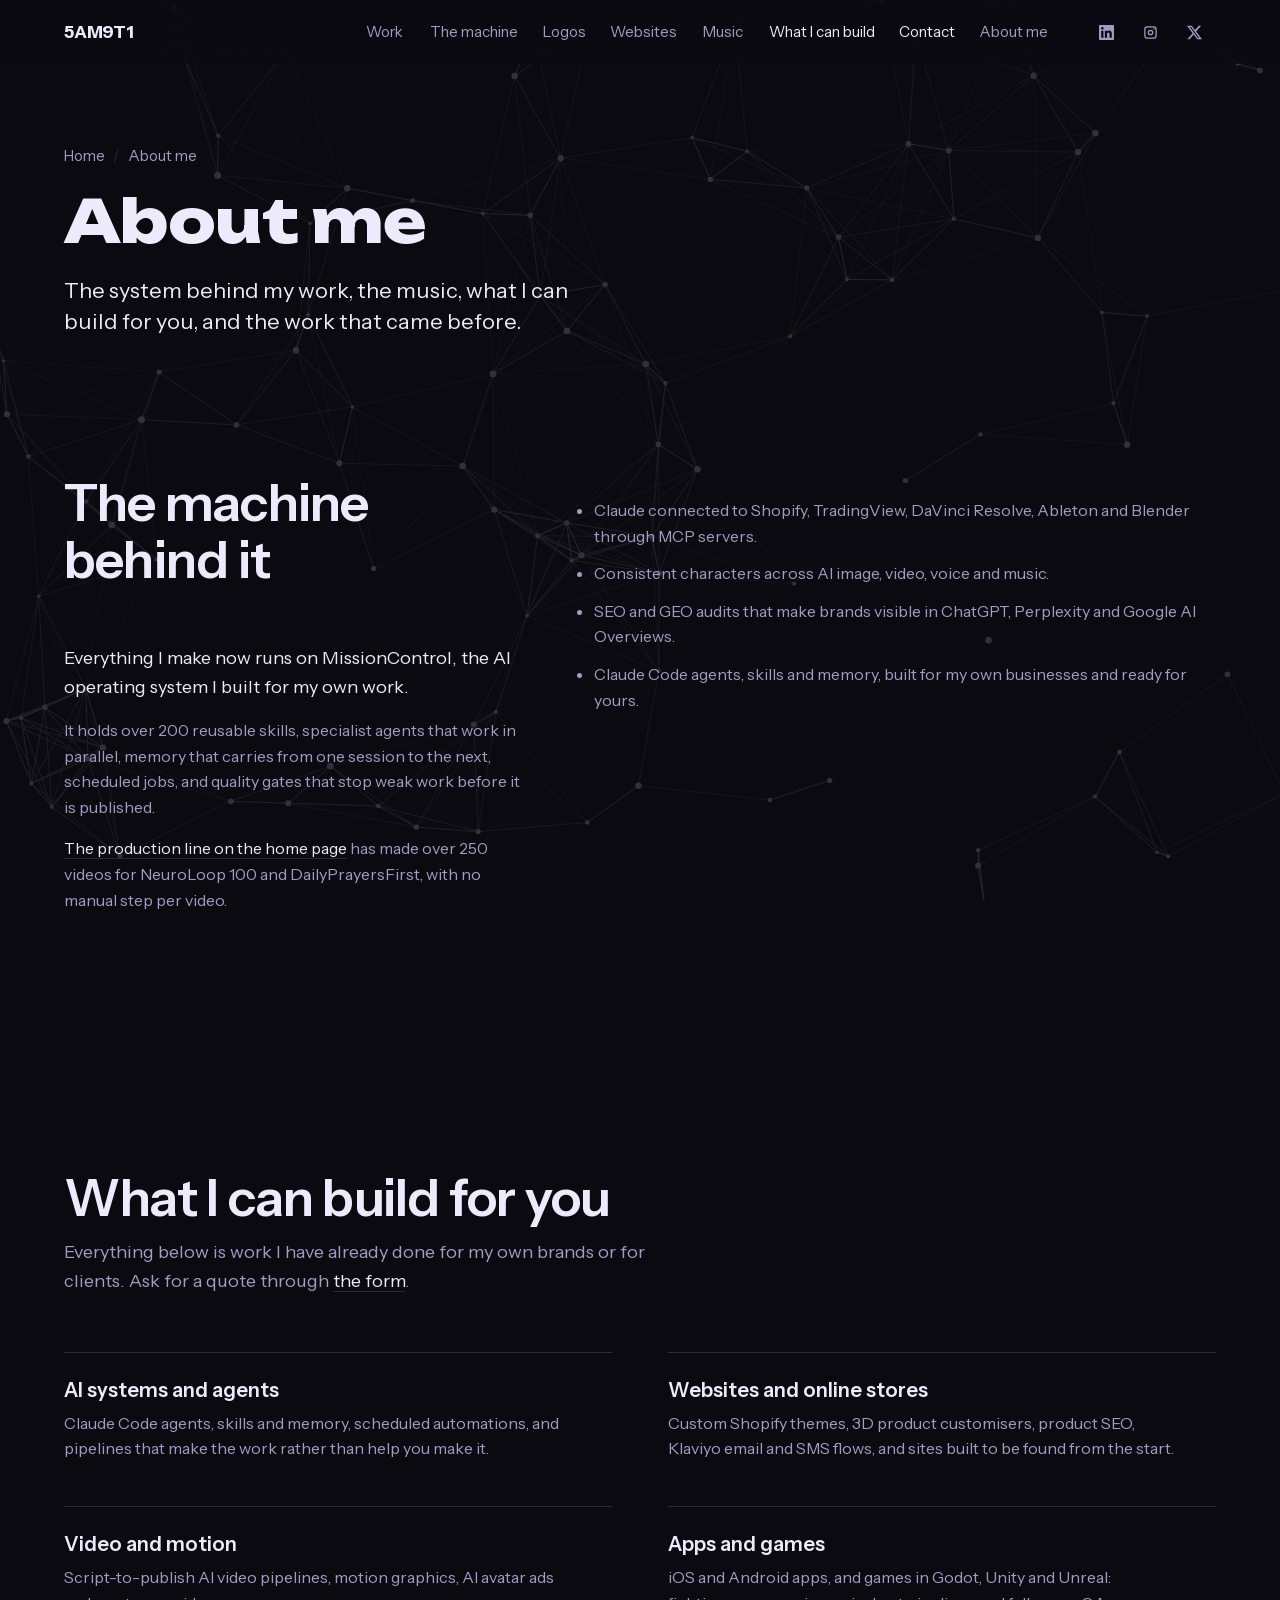
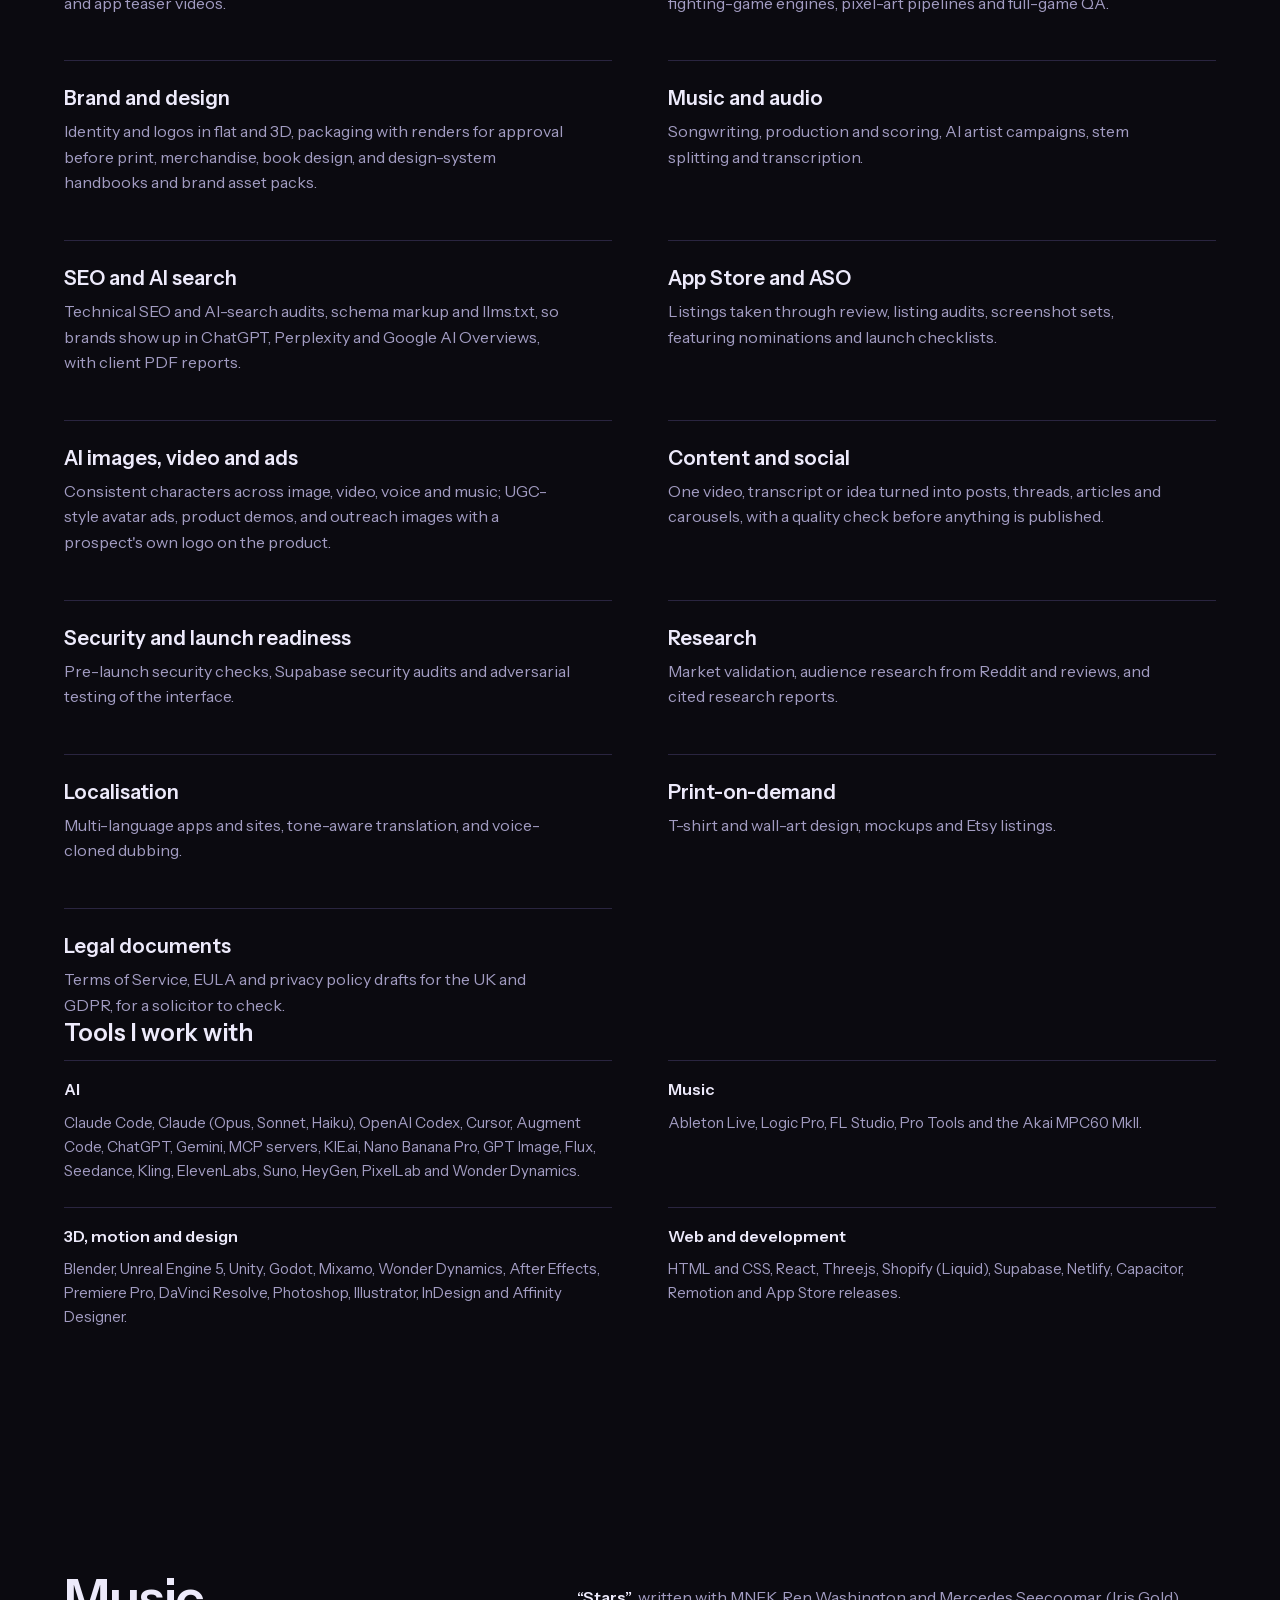
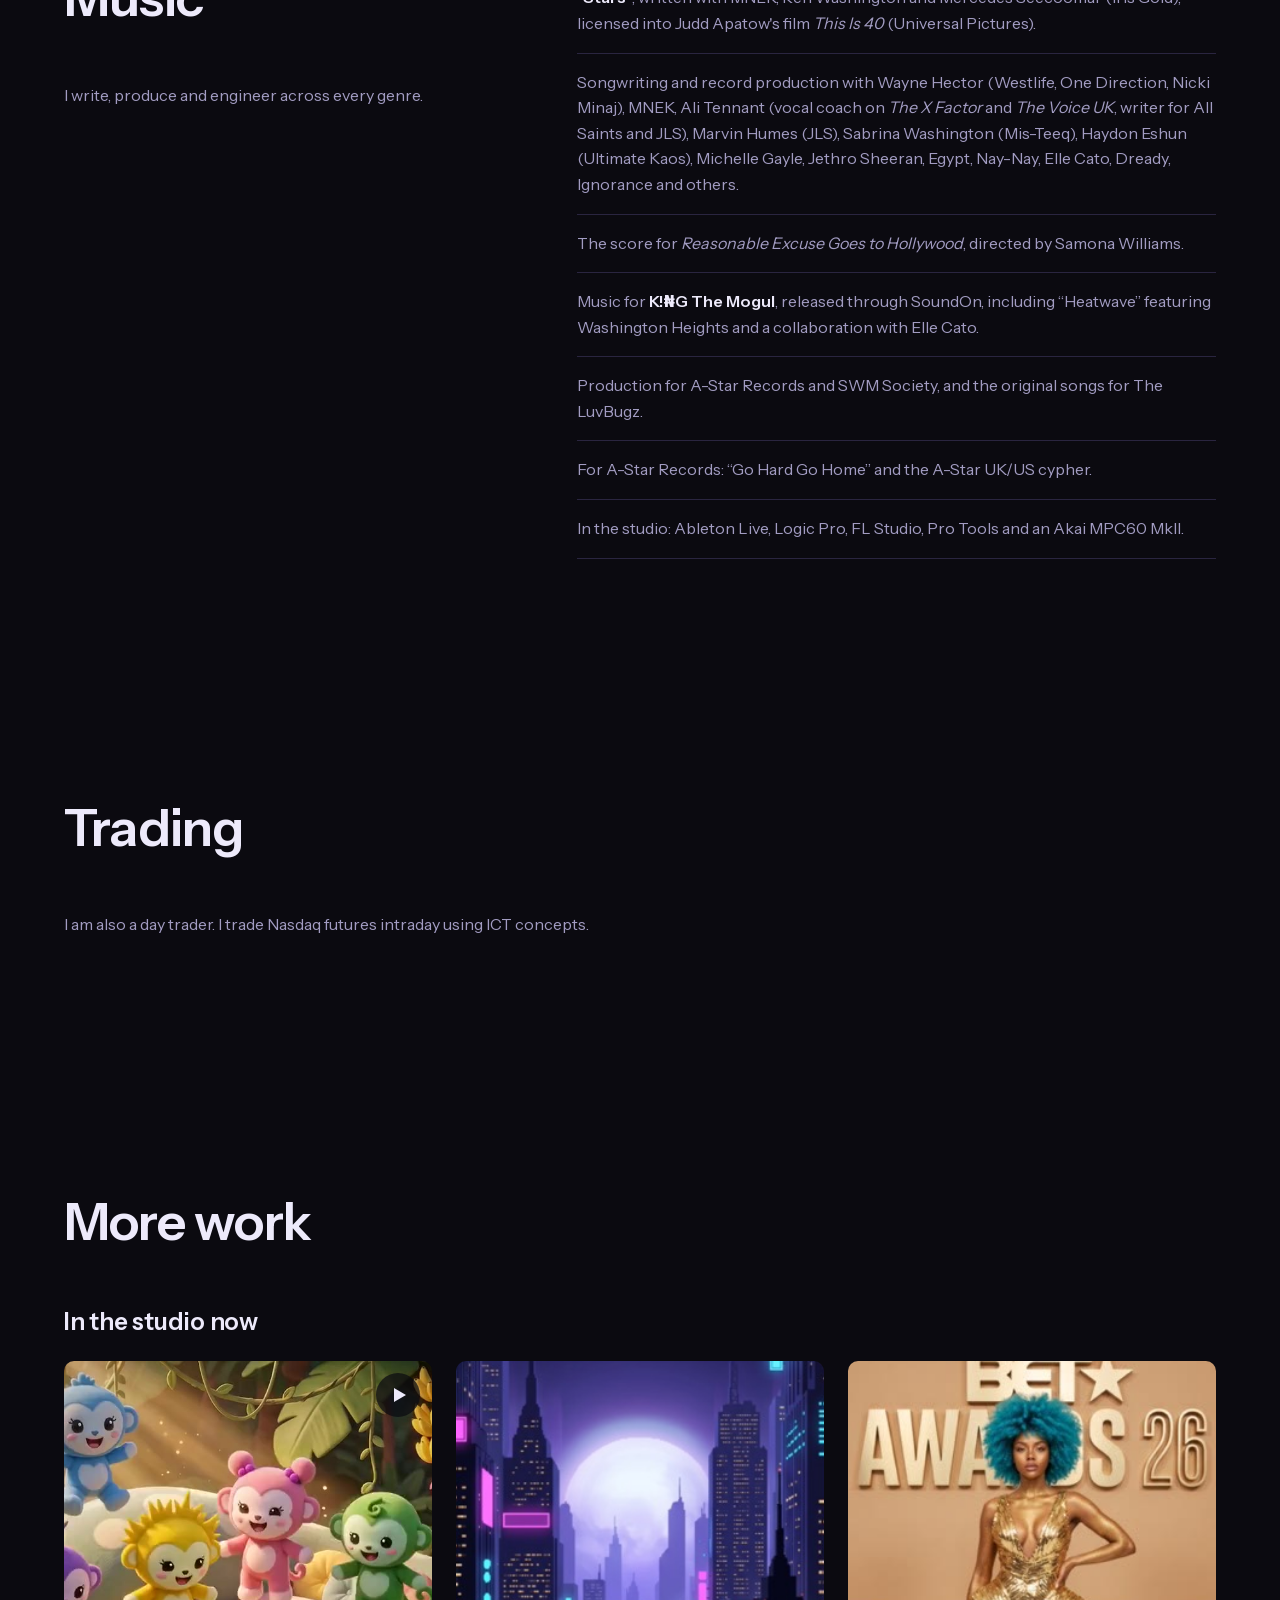
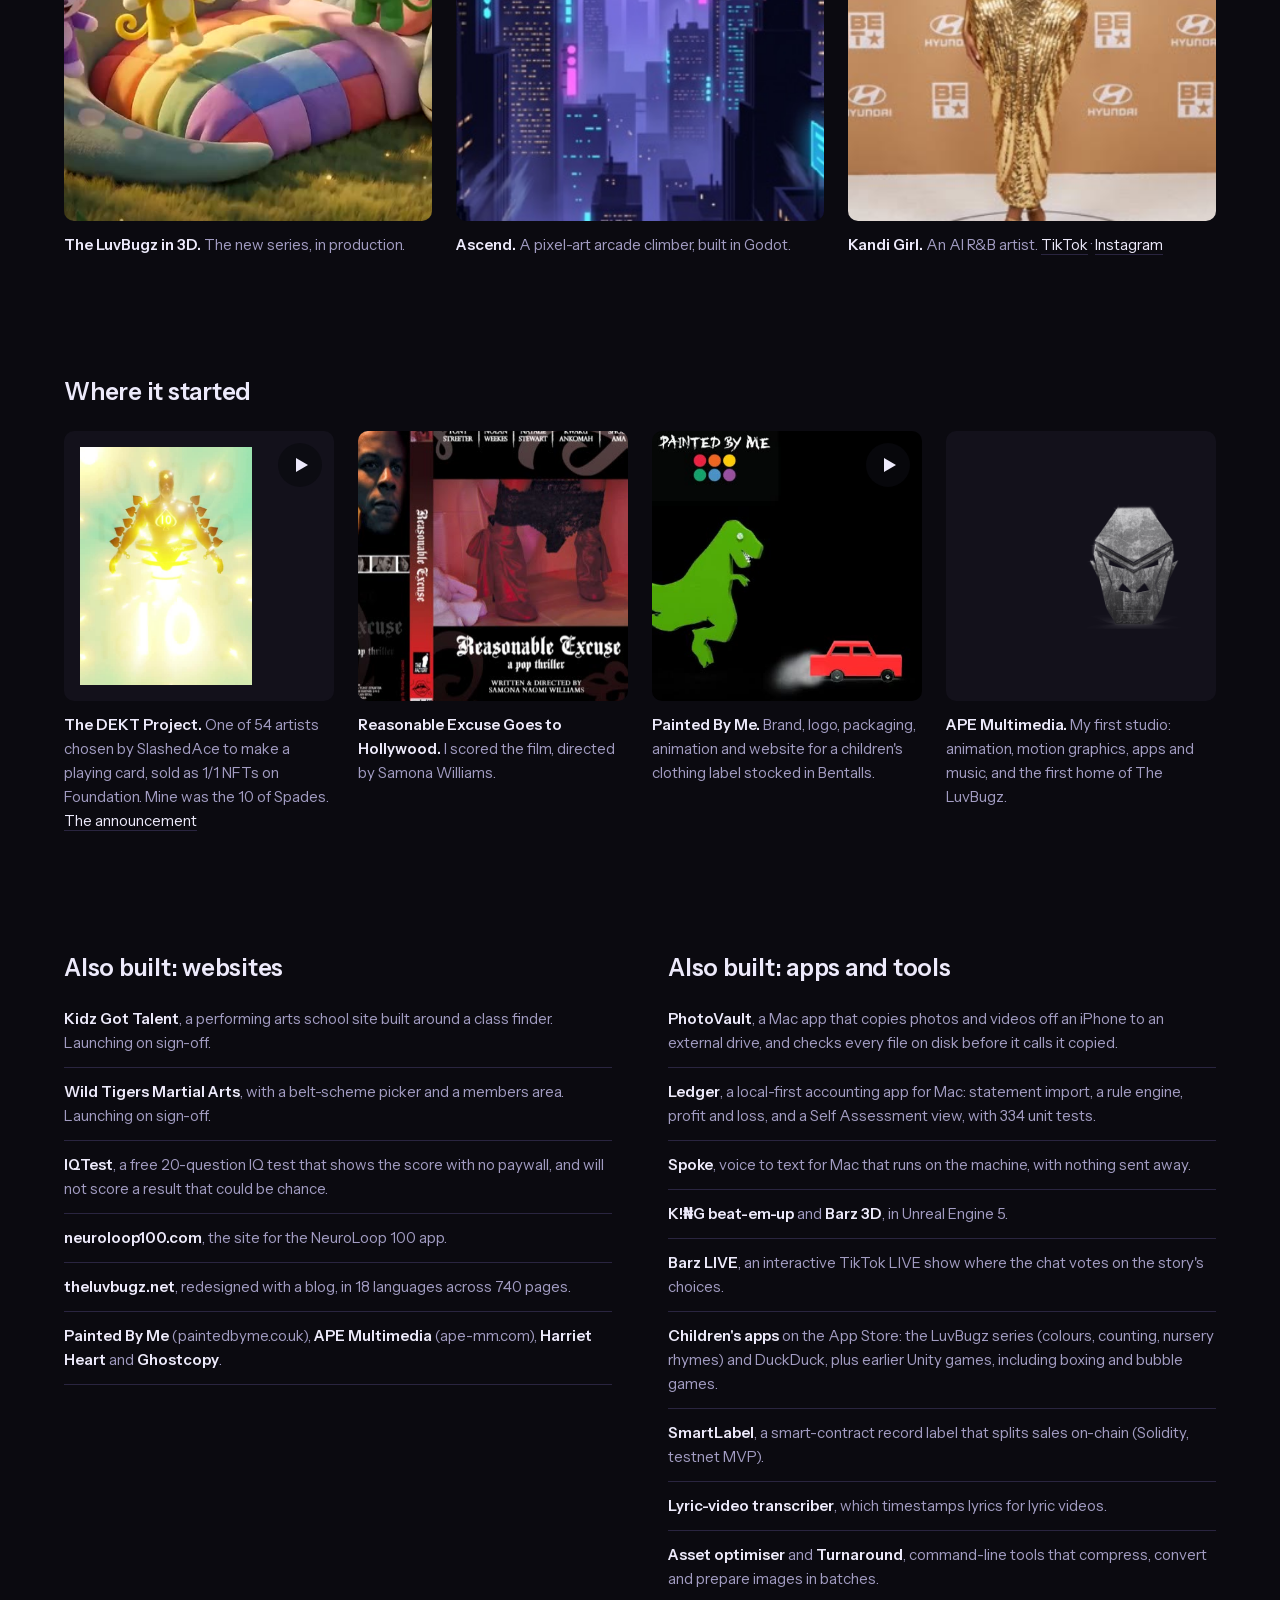
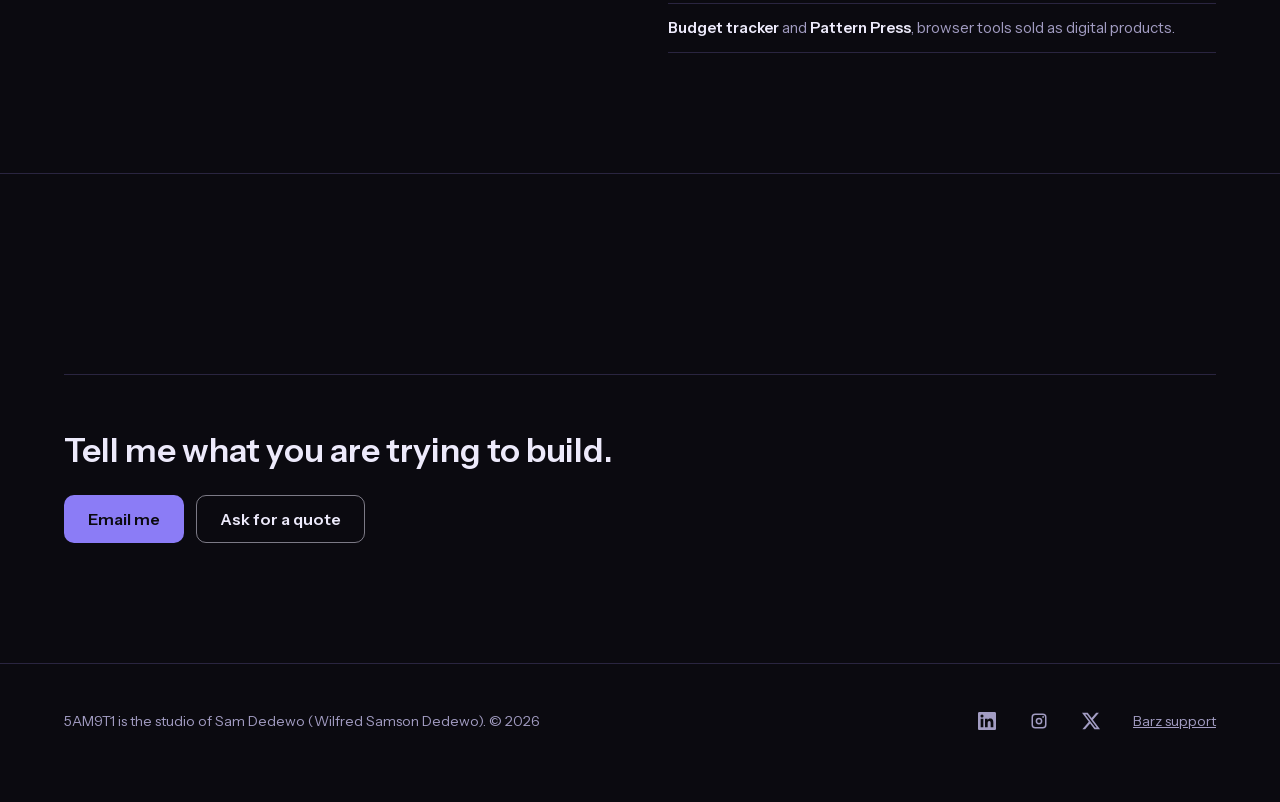
==== commit 887a7f6b: "Home: no black tiles on load (round 20) Sam: "it shows black first". Measured cold at 10 Mbit/s: 5 w" ====
--- a/about/index.html
+++ b/about/index.html
@@ -26,8 +26,8 @@
 <link rel="preload" href="/assets/fonts/InstrumentSans-400-700-latin.woff2" as="font" type="font/woff2" crossorigin>
 <link rel="preload" href="/assets/fonts/Unbounded-800-latin.woff2" as="font" type="font/woff2" crossorigin>
 <link rel="icon" href="/favicon.svg" type="image/svg+xml">
-<script src="/assets/top.js?v=20260923c"></script>
-<link rel="stylesheet" href="/assets/site.css?v=20260923c">
+<script src="/assets/top.js?v=20260925"></script>
+<link rel="stylesheet" href="/assets/site.css?v=20260925">
 <script type="application/ld+json">
 {
   "@context": "https://schema.org",
--- a/assets/site.css
+++ b/assets/site.css
@@ -141,6 +141,7 @@
   gap: 2px;
 }
 .tile { position: relative; overflow: hidden; display: block; }
+.tile picture { display: contents; }   /* tiles 7-12: <picture> with a desktop-only source; the img still fills the tile (round 20) */
 .tile img {
   width: 100%; height: 100%; object-fit: cover; object-position: 50% 20%;   /* crop from the bottom: heads stay in */
   transition: transform 250ms var(--ease);
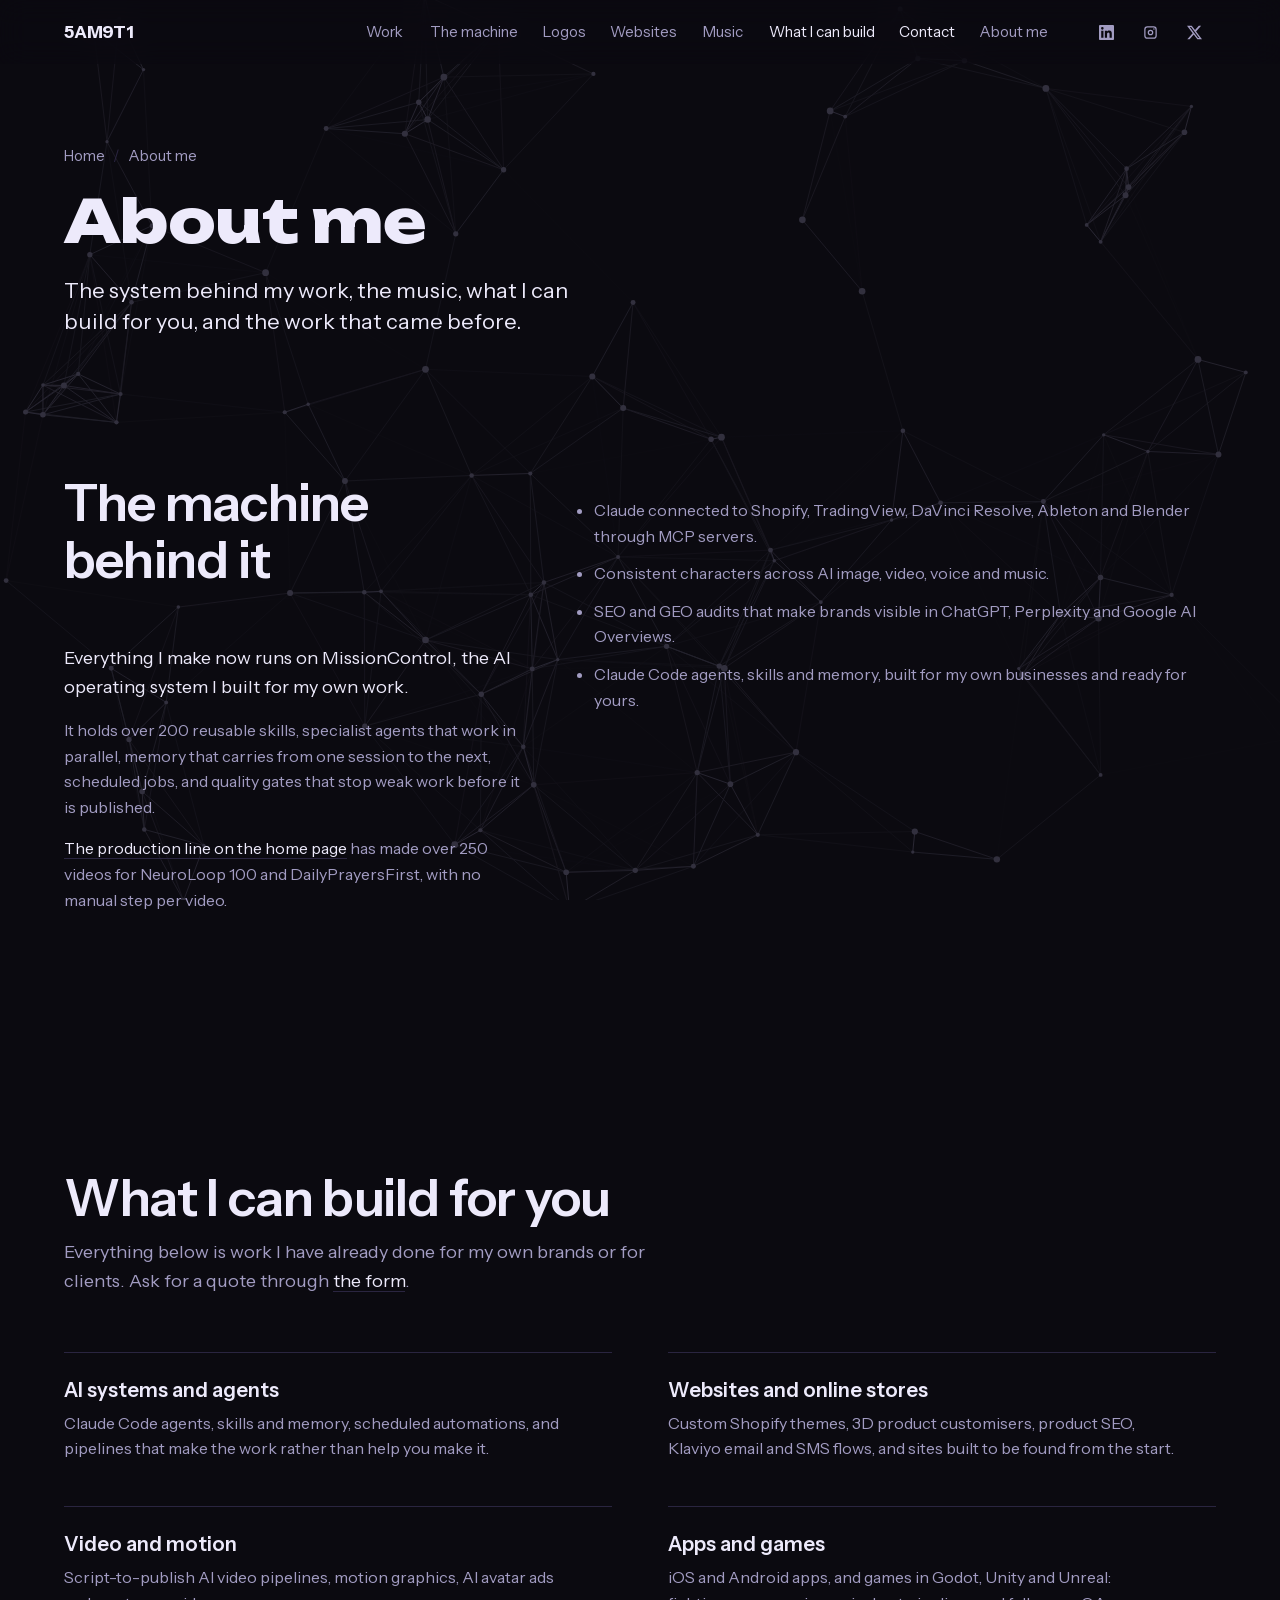
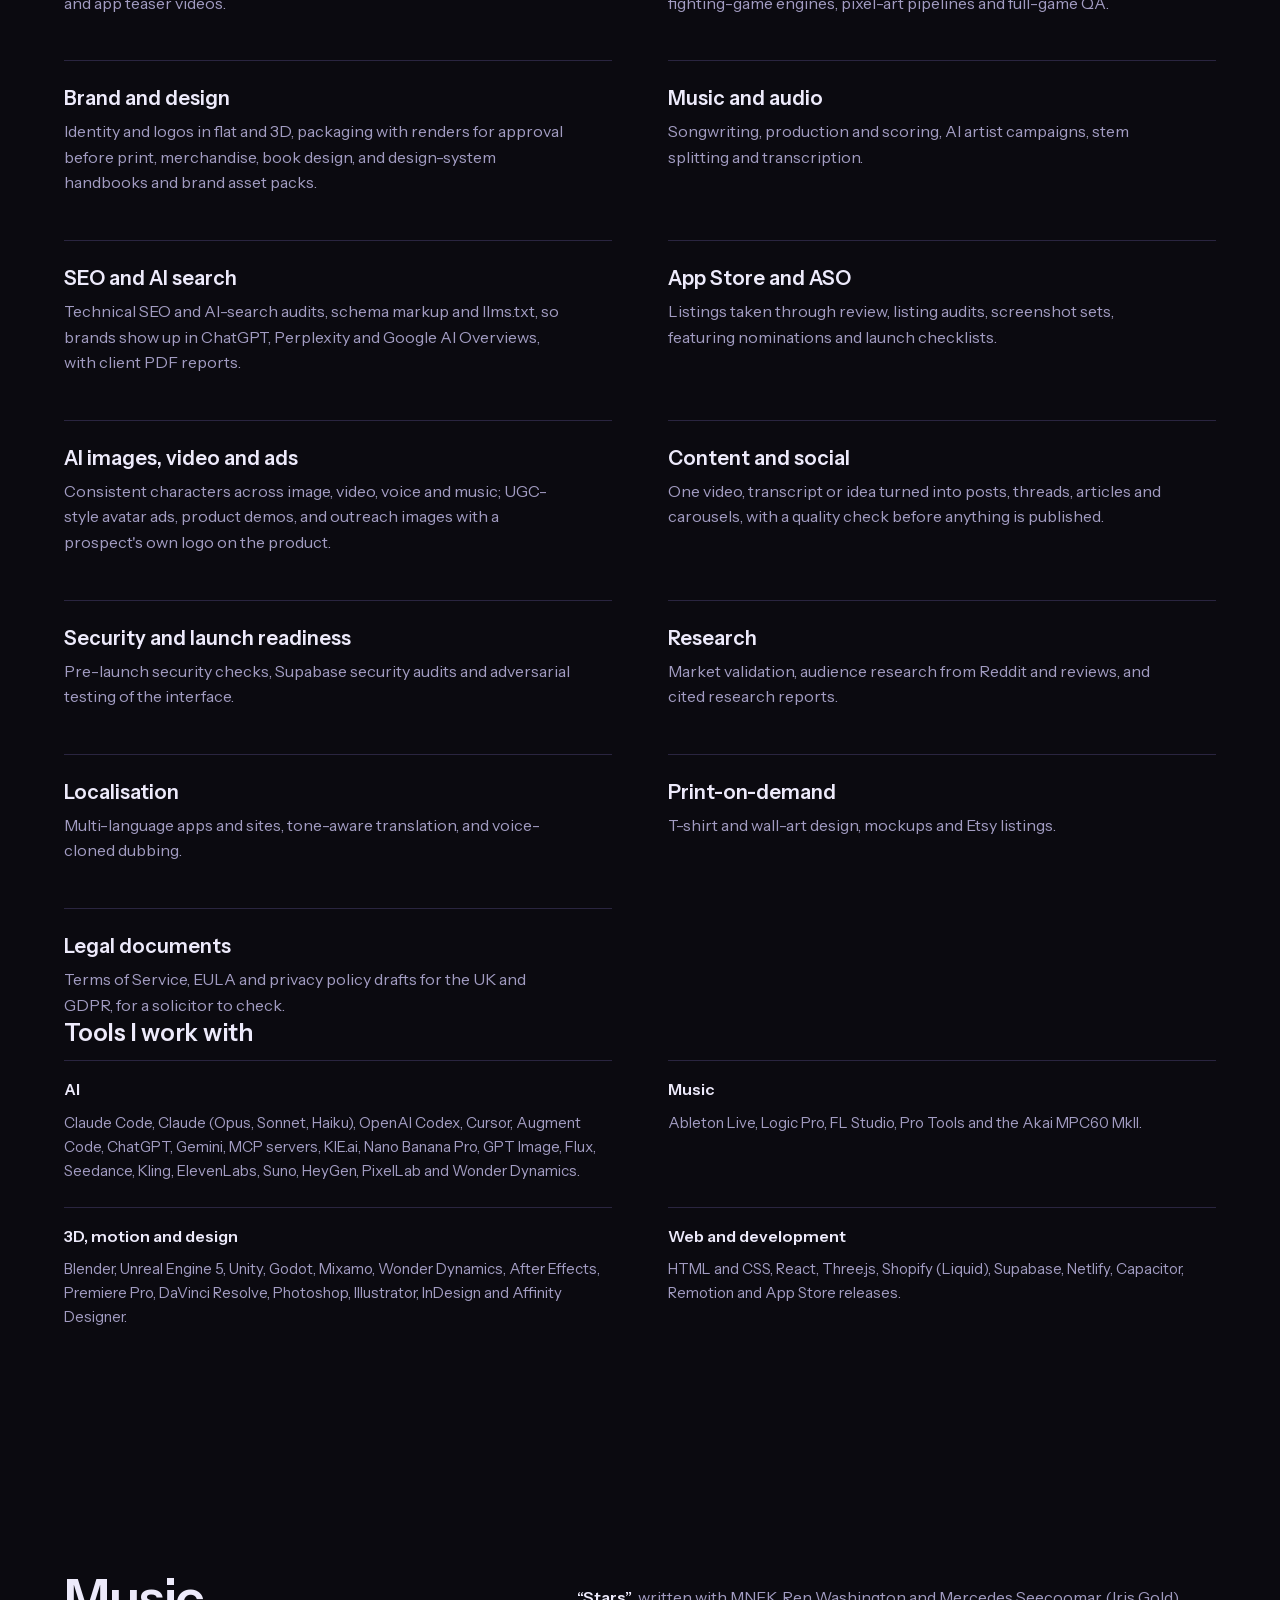
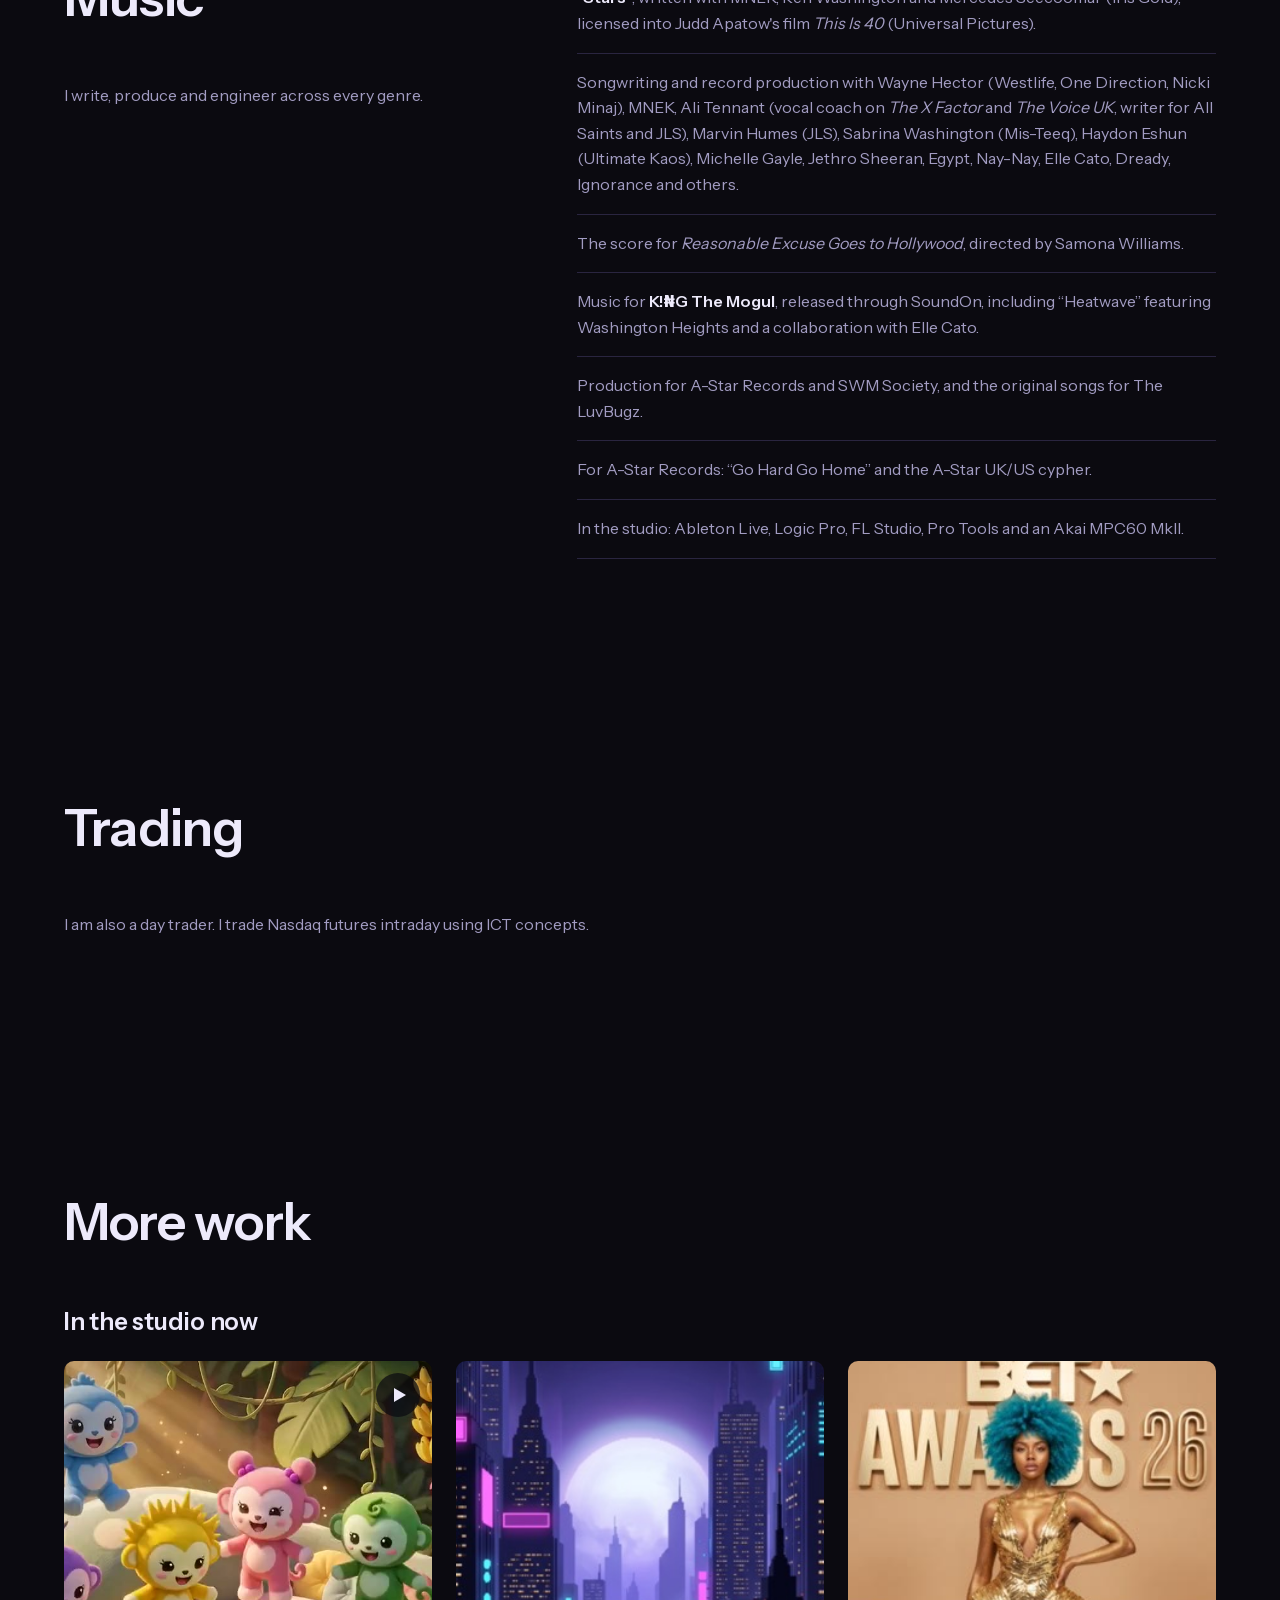
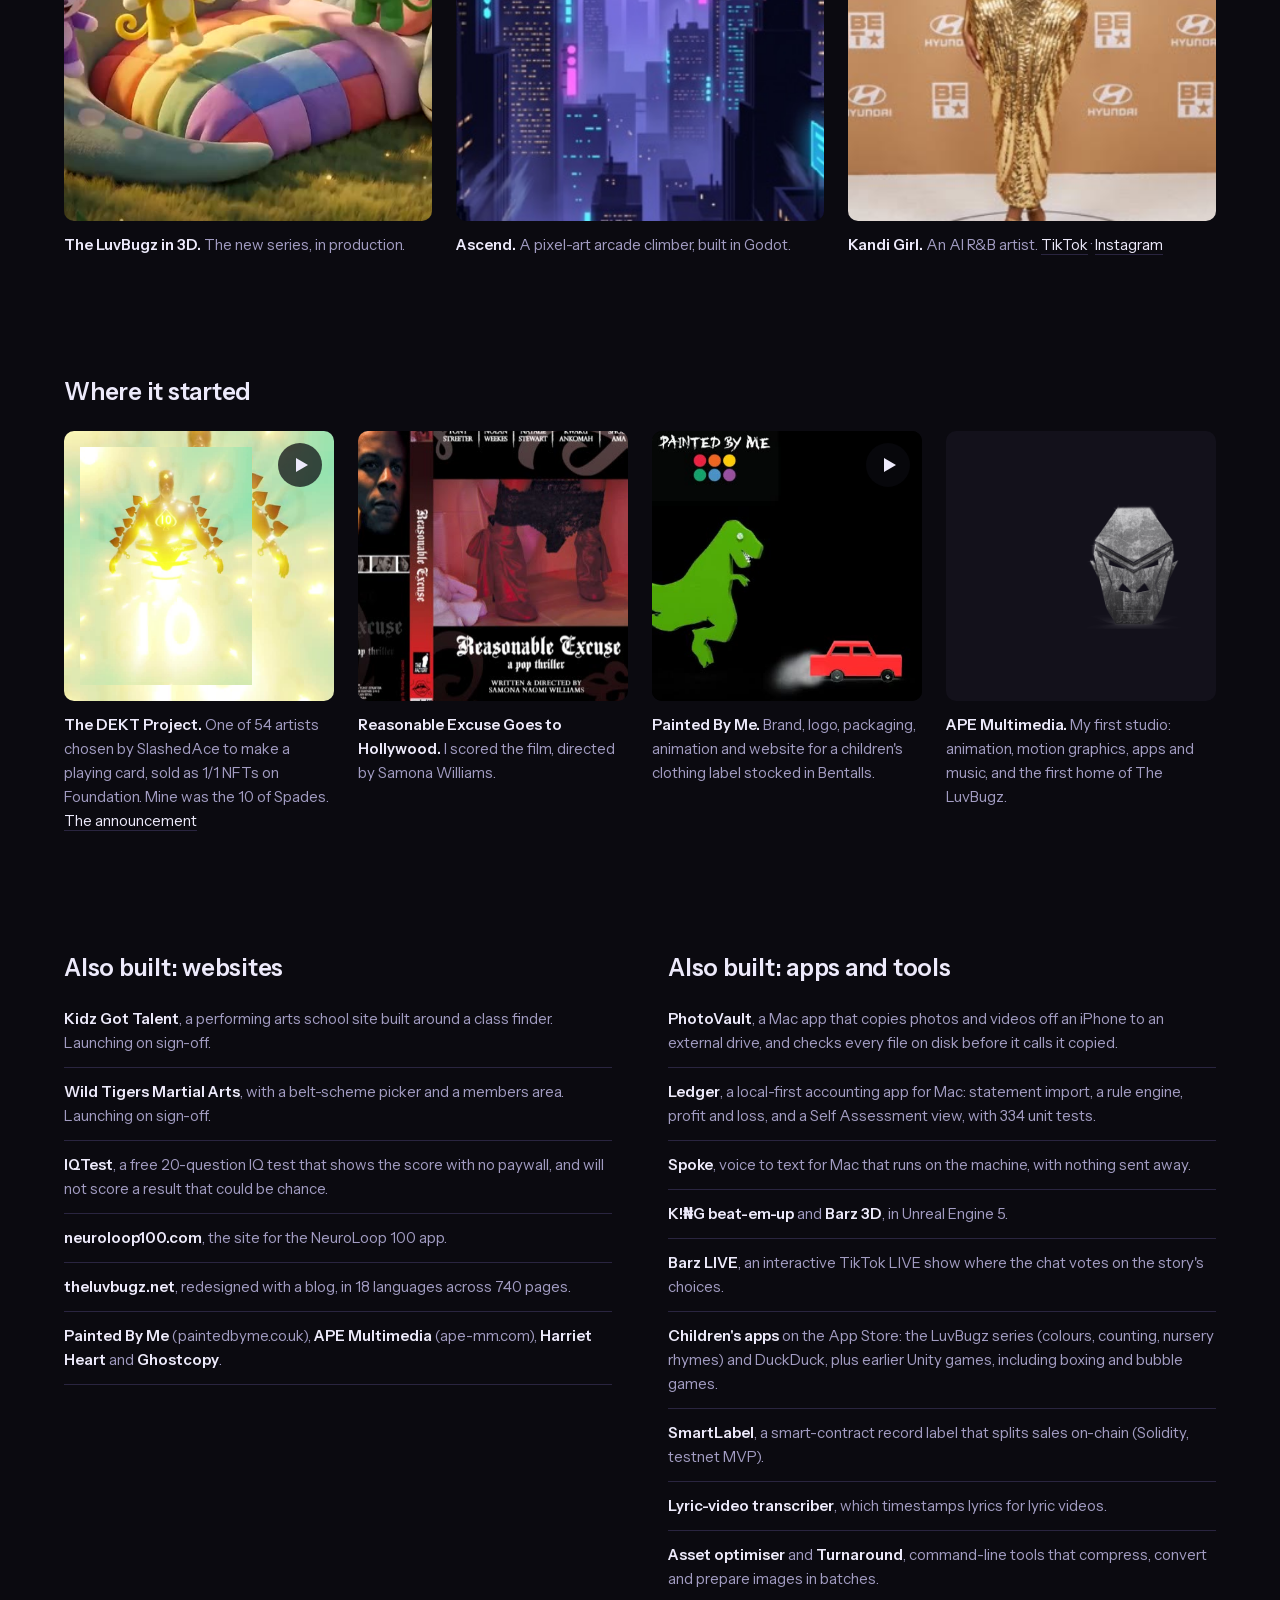
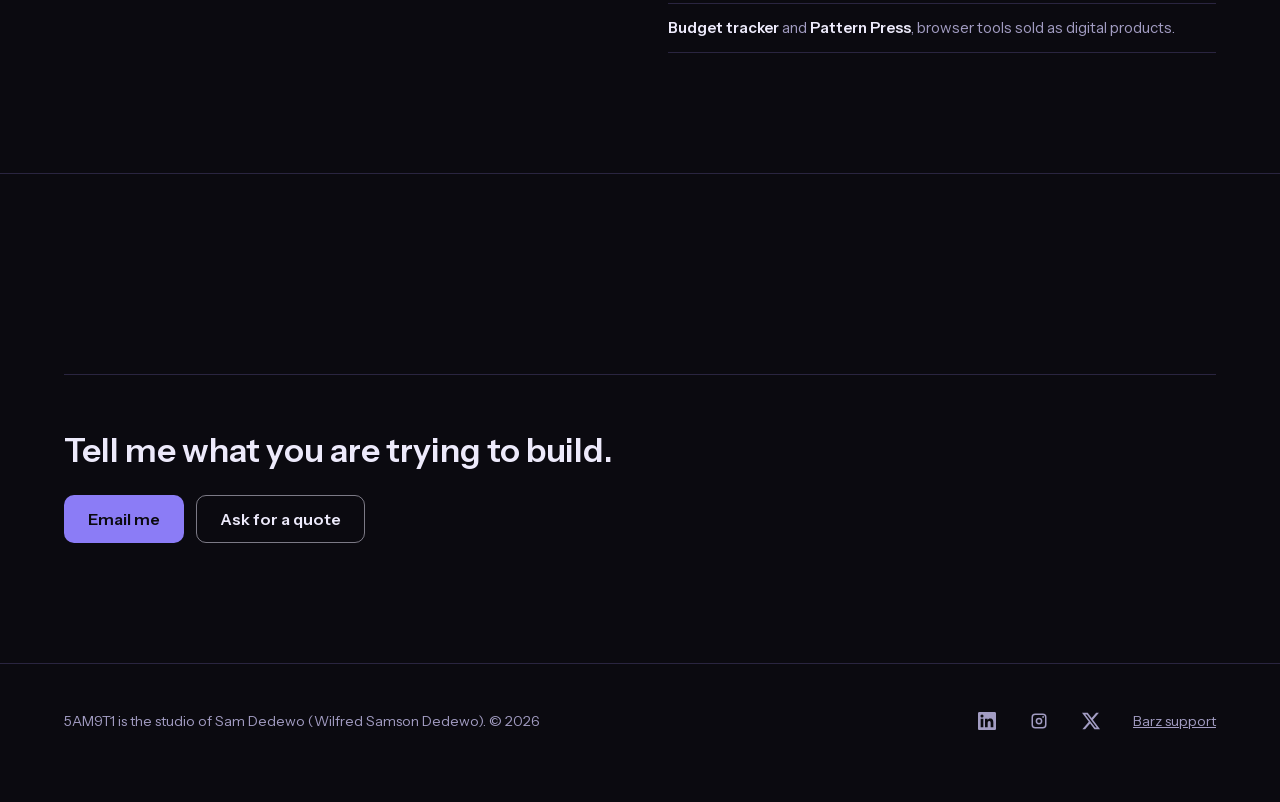
==== commit b6e82327: "Clips show their sharp poster; no jump to the top after scrolling (round 21) Sam (Safari, private wi" ====
--- a/about/index.html
+++ b/about/index.html
@@ -26,7 +26,7 @@
 <link rel="preload" href="/assets/fonts/InstrumentSans-400-700-latin.woff2" as="font" type="font/woff2" crossorigin>
 <link rel="preload" href="/assets/fonts/Unbounded-800-latin.woff2" as="font" type="font/woff2" crossorigin>
 <link rel="icon" href="/favicon.svg" type="image/svg+xml">
-<script src="/assets/top.js?v=20260925"></script>
+<script src="/assets/top.js?v=20260925b"></script>
 <link rel="stylesheet" href="/assets/site.css?v=20260925">
 <script type="application/ld+json">
 {
@@ -274,7 +274,7 @@
 </footer>
 
 <script src="/assets/network.js" defer></script>
-<script src="/assets/media.js" defer></script>
+<script src="/assets/media.js?v=20260925b" defer></script>
 <script src="/assets/gallery.js" defer></script>
 </body>
 </html>
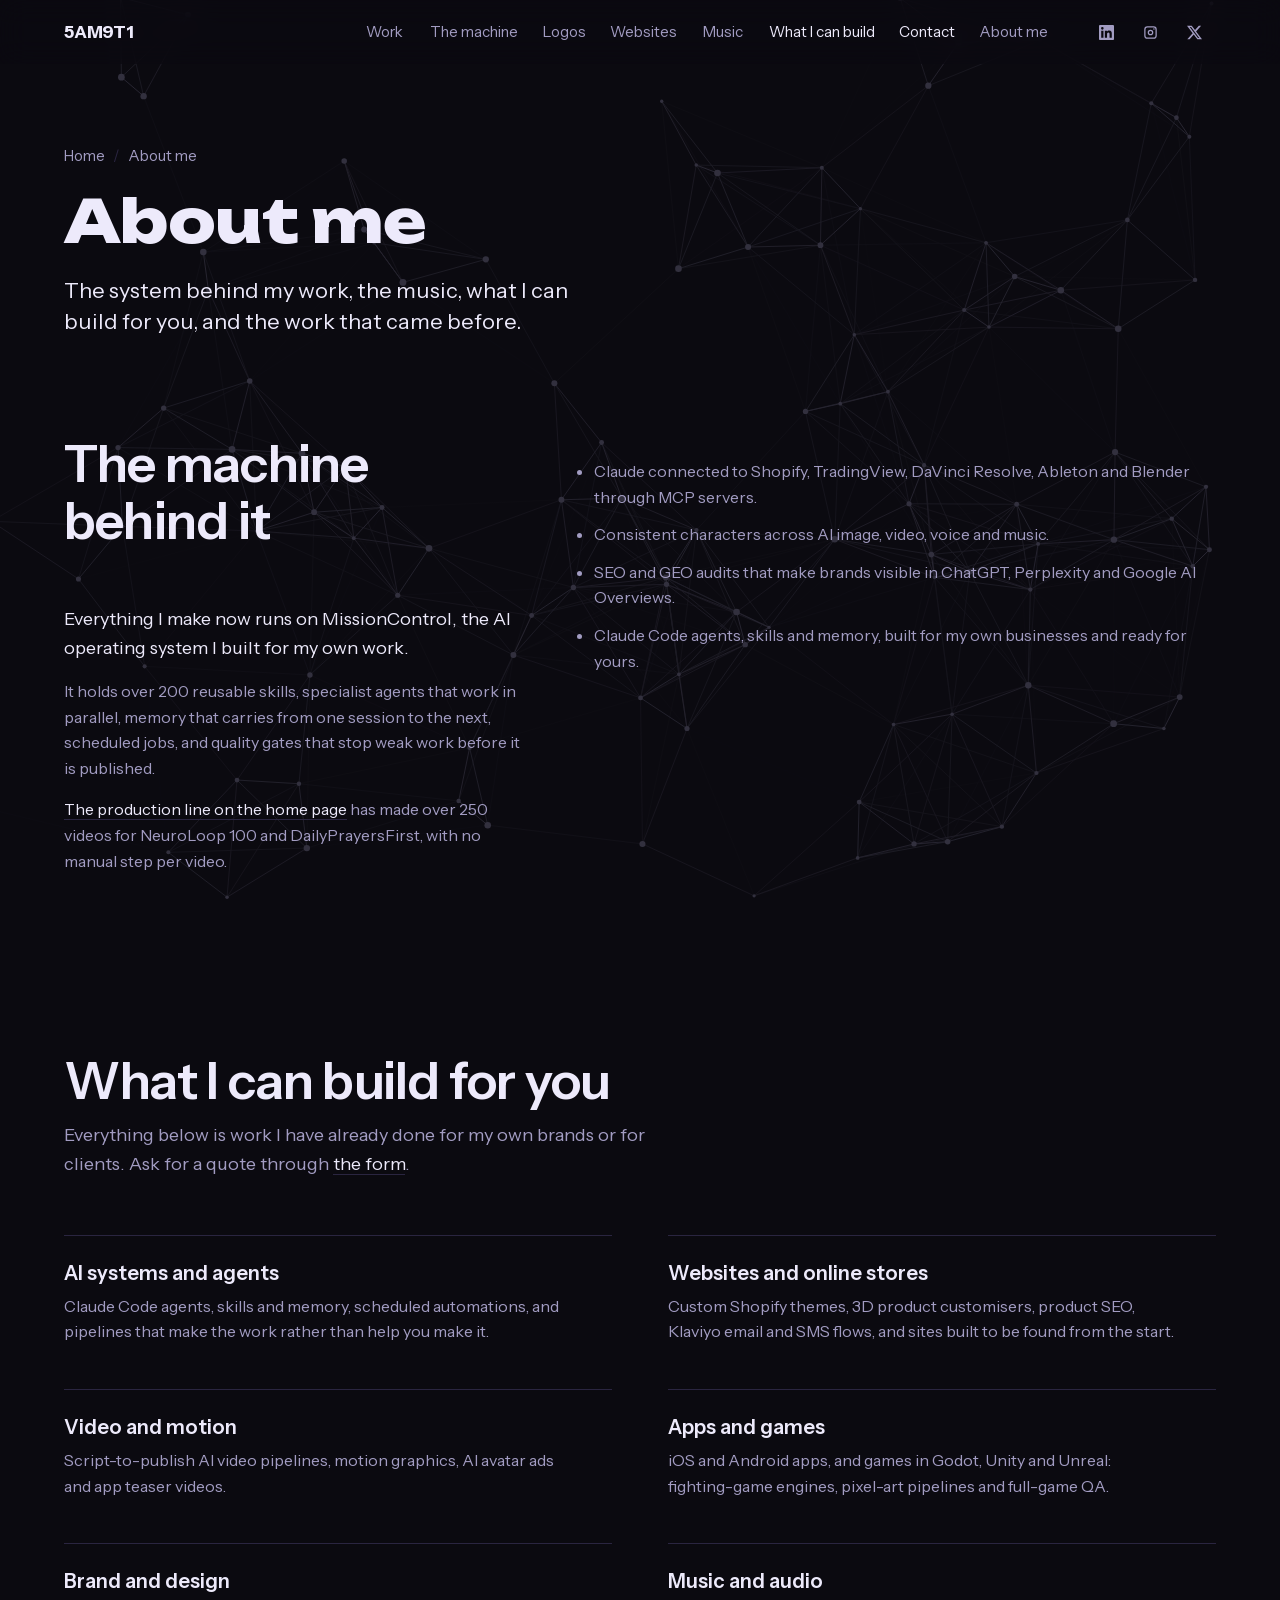
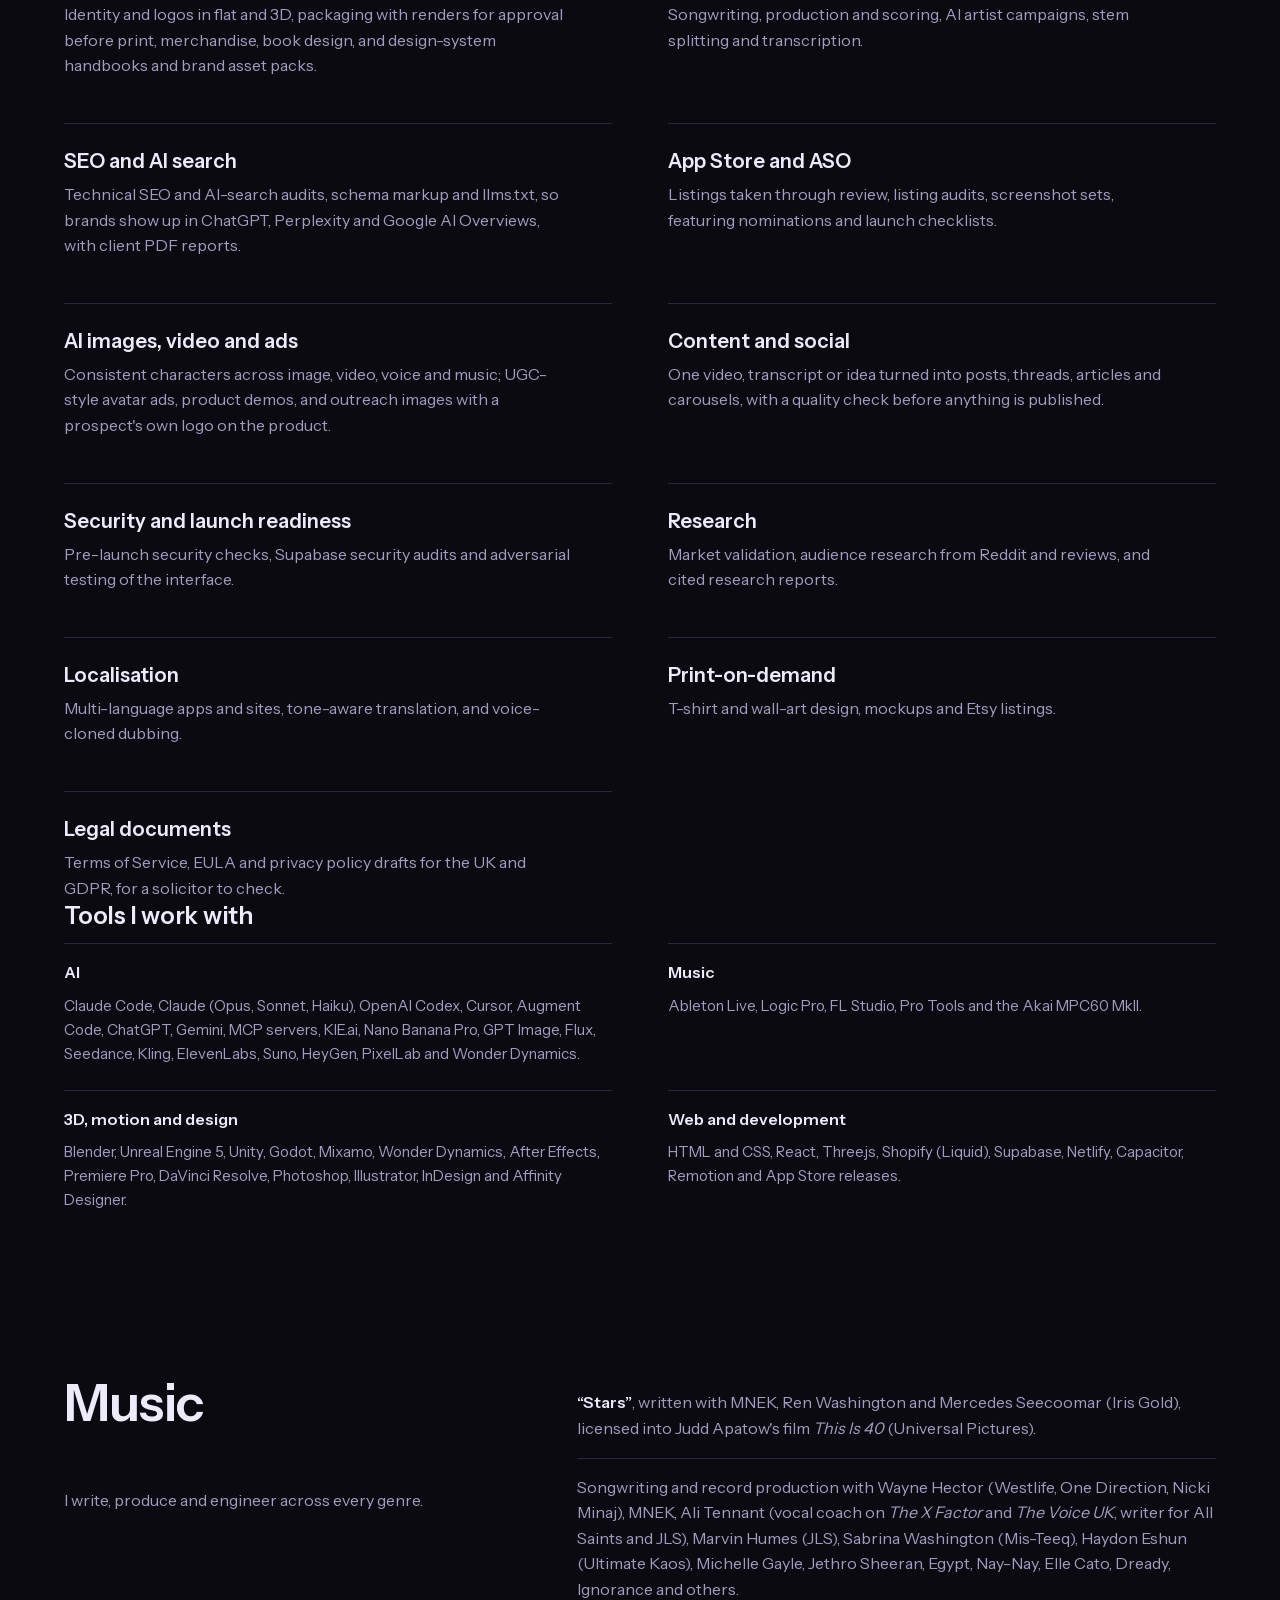
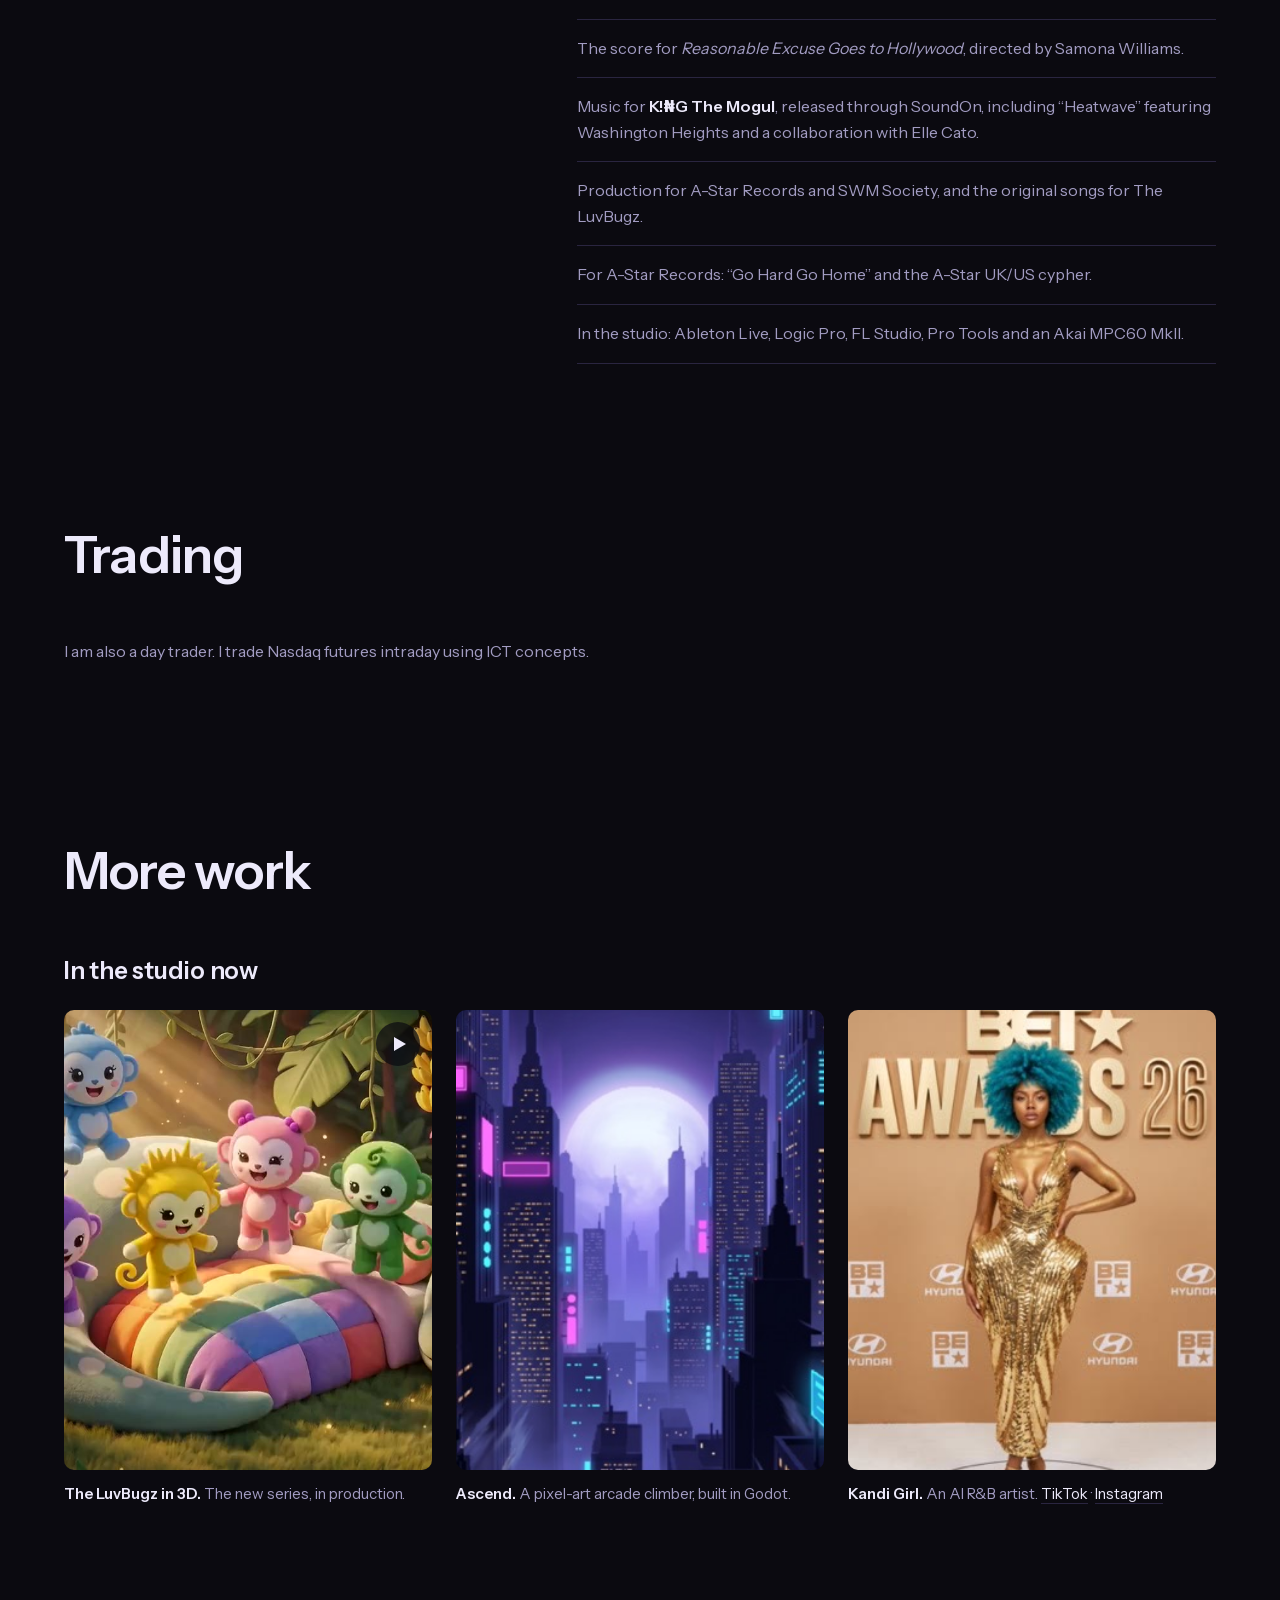
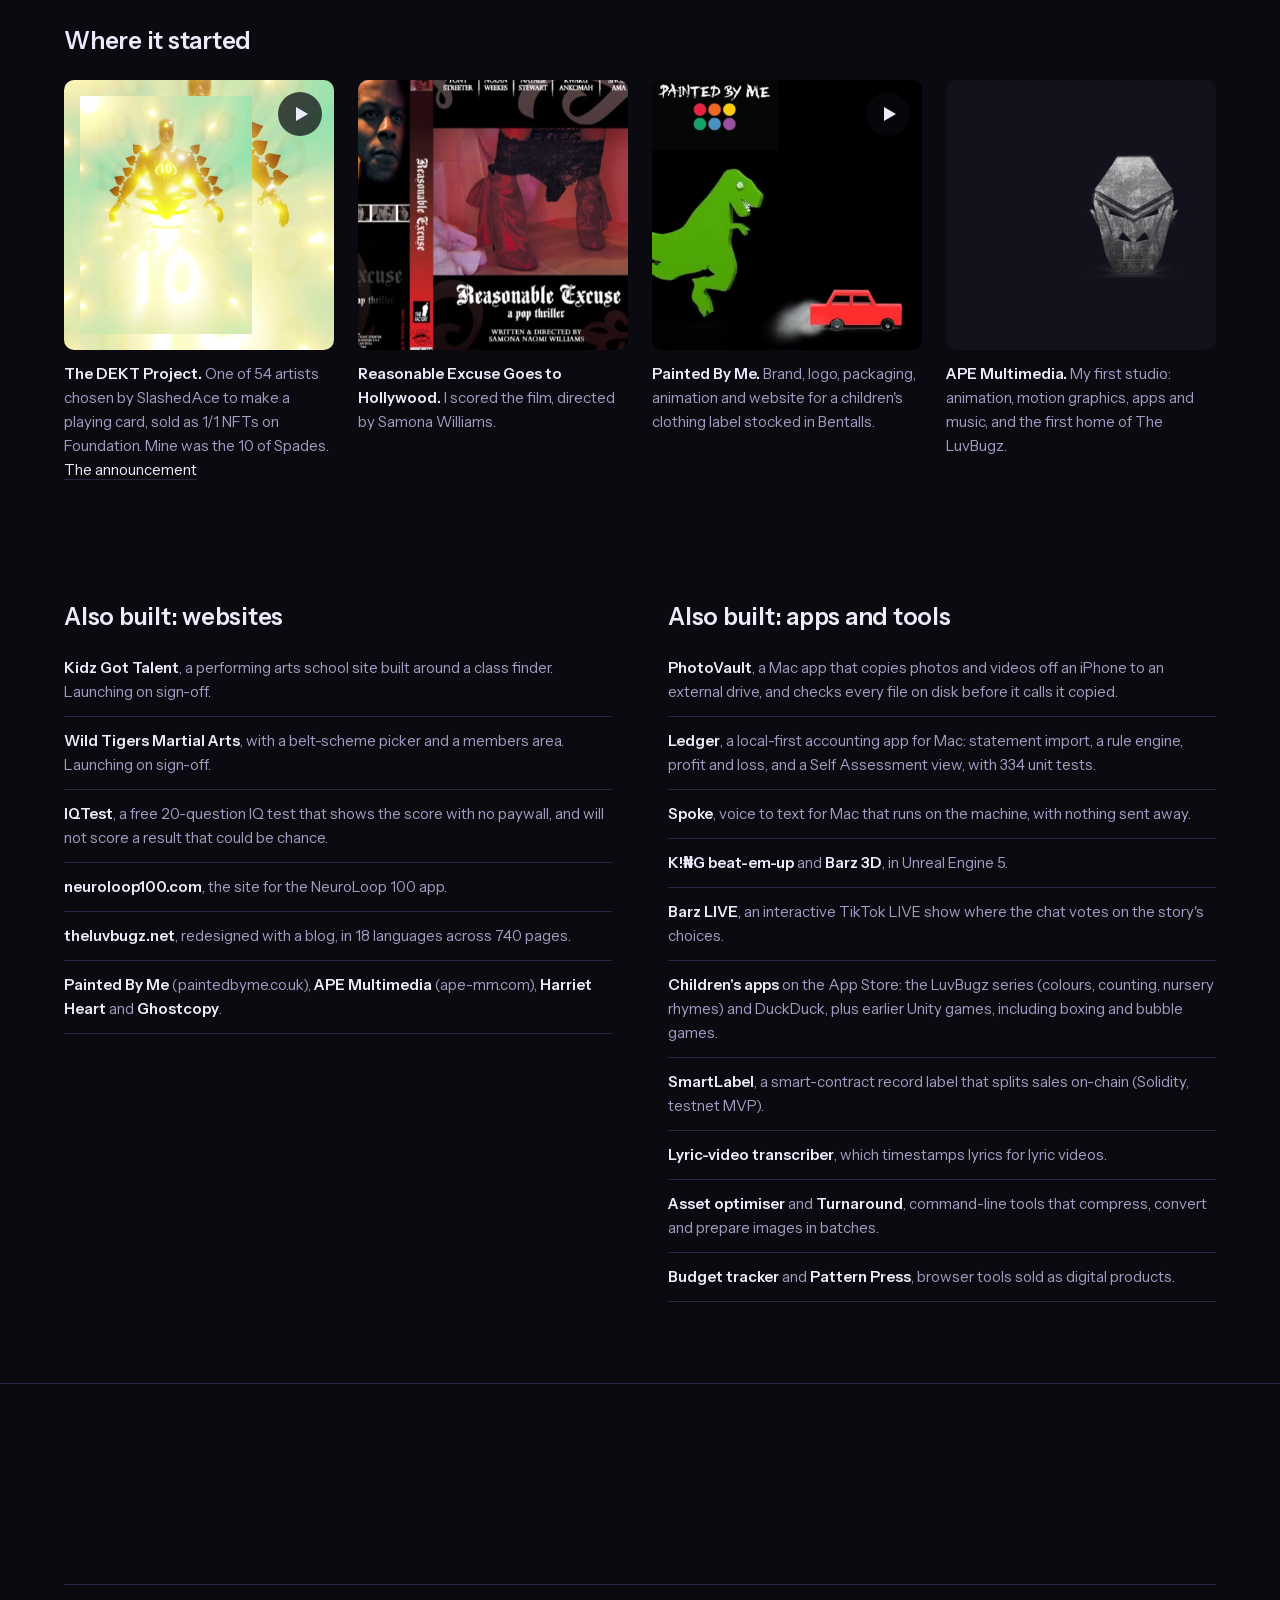
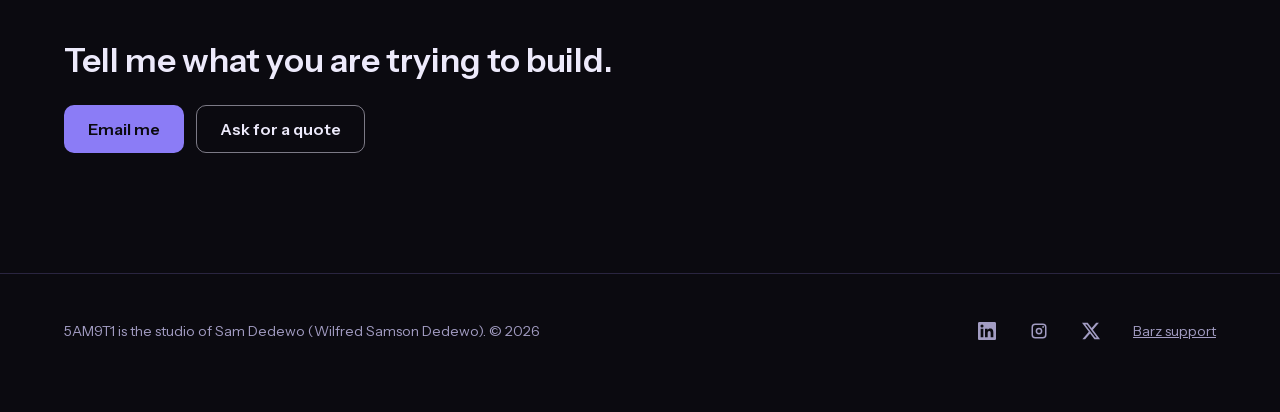
==== commit d0a226c7: "Rounds 23-24: even gaps, player still frame, NL100 and Barz shown in the iPhone Round 23: chapters a" ====
--- a/about/index.html
+++ b/about/index.html
@@ -27,7 +27,7 @@
 <link rel="preload" href="/assets/fonts/Unbounded-800-latin.woff2" as="font" type="font/woff2" crossorigin>
 <link rel="icon" href="/favicon.svg" type="image/svg+xml">
 <script src="/assets/top.js?v=20260925b"></script>
-<link rel="stylesheet" href="/assets/site.css?v=20260925">
+<link rel="stylesheet" href="/assets/site.css?v=20260926c">
 <script type="application/ld+json">
 {
   "@context": "https://schema.org",
@@ -275,6 +275,6 @@
 
 <script src="/assets/network.js" defer></script>
 <script src="/assets/media.js?v=20260925b" defer></script>
-<script src="/assets/gallery.js" defer></script>
+<script src="/assets/gallery.js?v=20260926" defer></script>
 </body>
 </html>
--- a/assets/site.css
+++ b/assets/site.css
@@ -29,6 +29,9 @@
   /* spacing scale: 8 12 16 20 24 32 44 56 80 120 */
   --s1: 8px; --s2: 12px; --s3: 16px; --s4: 20px; --s5: 24px;
   --s6: 32px; --s7: 44px; --s8: 56px; --s9: 80px; --s10: 120px;
+  /* space above and below each chapter and section (round 23): 80 px up to 889 px tall screens,
+     then 9% of the screen height, up to 120 px. Two blocks meet, so the gap is twice this. */
+  --s-block: clamp(var(--s9), 9svh, var(--s10));
 
   --radius: 10px;
   --wrap: 1200px;
@@ -338,11 +341,17 @@
 }
 
 /* ==========================================================================
-   CHAPTERS — one full screen per case. Each piece keeps its own aspect
+   CHAPTERS — one case each. Each piece keeps its own aspect
    ratio (portrait clips are never cropped to landscape). No entrance
    animation: the content is already there (M1).
-   ========================================================================== */
-.chapter { min-height: 100svh; display: grid; align-items: center; padding-block: var(--s9); }
+   Round 23 (Sam, 2026-09-26: "reduce the height of the gaps"): no longer one
+   full screen each. min-height: 100svh centred the content in a screen-tall
+   box, so the empty space grew with the screen: 548 px between LuvBugz and
+   K!NG on a 1728x1117 MacBook, 871 px at 2560x1440, and uneven per chapter.
+   Now the gap is the padding only: 160 px on screens up to 889 px tall,
+   rising with the screen to 240 px at 1333 px tall and above.
+   ========================================================================== */
+.chapter { display: grid; align-items: center; padding-block: var(--s-block); }
 .chapter-inner { display: grid; grid-template-columns: minmax(0, 7fr) minmax(0, 5fr); gap: var(--s8); align-items: center; }
 .chapter.flip .chapter-inner { grid-template-columns: minmax(0, 5fr) minmax(0, 7fr); }
 .chapter.flip .chapter-media { order: 2; }
@@ -424,7 +433,9 @@
 /* ==========================================================================
    SECTIONS
    ========================================================================== */
-.section { padding: var(--s10) 0; }
+/* Round 23 (Sam, 2026-09-26, the gap above "3D renders": "and here please"): was a fixed 120 px,
+   so 240 px between any two sections. Now the same rhythm as the chapters (--s-block). */
+.section { padding: var(--s-block) 0; }
 @media (max-width: 640px) { .section { padding: var(--s9) 0; } }
 .section h2 {
   font: 600 clamp(34px, 4.2vw, 52px)/1.1 var(--font);
@@ -630,6 +641,11 @@
     }
     #renders .r-contain .g-tile img { scale: 1.06; animation-name: drift-frame-soft; }
     #renders .r-full .g-tile img, #renders .r-full .g-tile video { scale: 1.2; animation-name: drift-frame-far; }
+    /* Round 24b/24c: NeuroLoop 100 and Barz are a whole iPhone standing on the tile colour, with room around it.
+       The 1.1 zoom + 5% drift would crop the phone's foot at the end of the scroll, and a device
+       sliding inside its frame reads as a mistake; it stands still, like a product shot. */
+    #nl100 .g-tile img, #nl100 .g-tile video,
+    #barz .g-tile img, #barz .g-tile video { scale: none; animation: none; }
     #logos .logo img {
       animation: float-up linear both;
       animation-timeline: view();
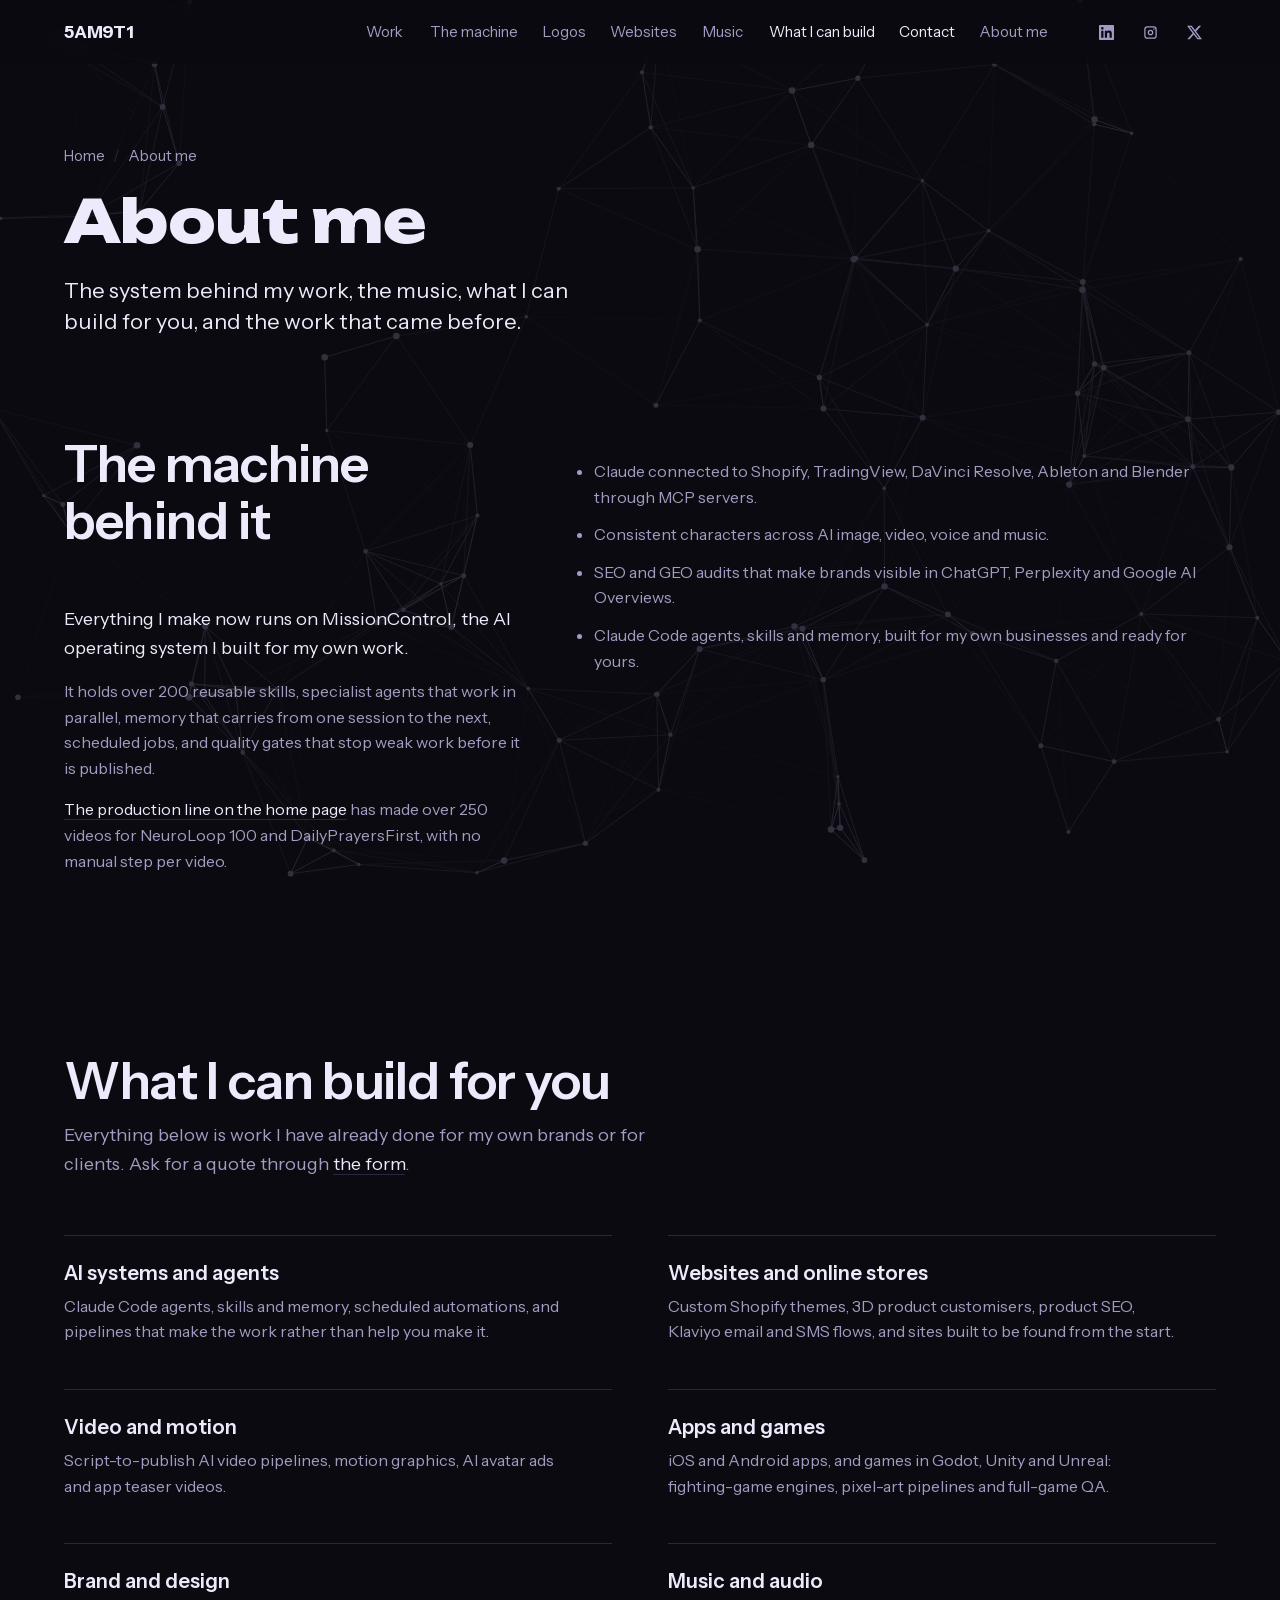
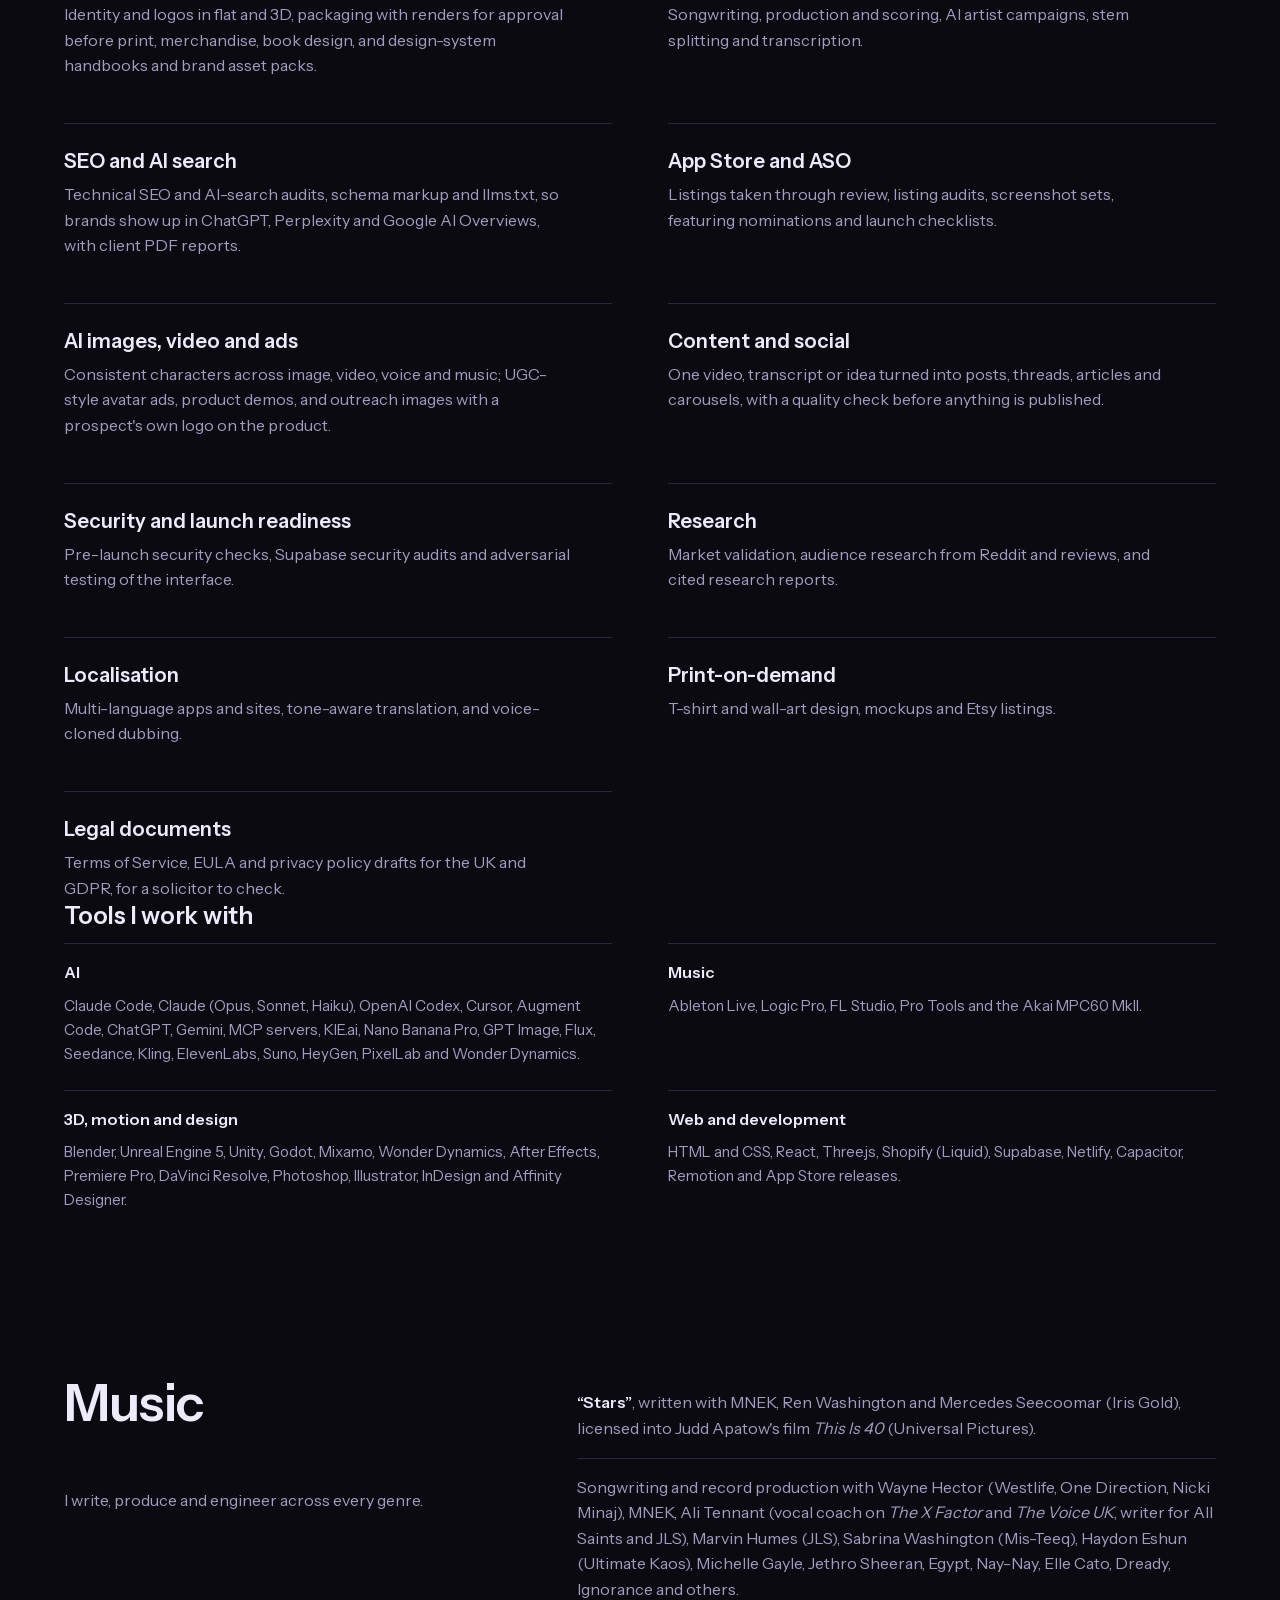
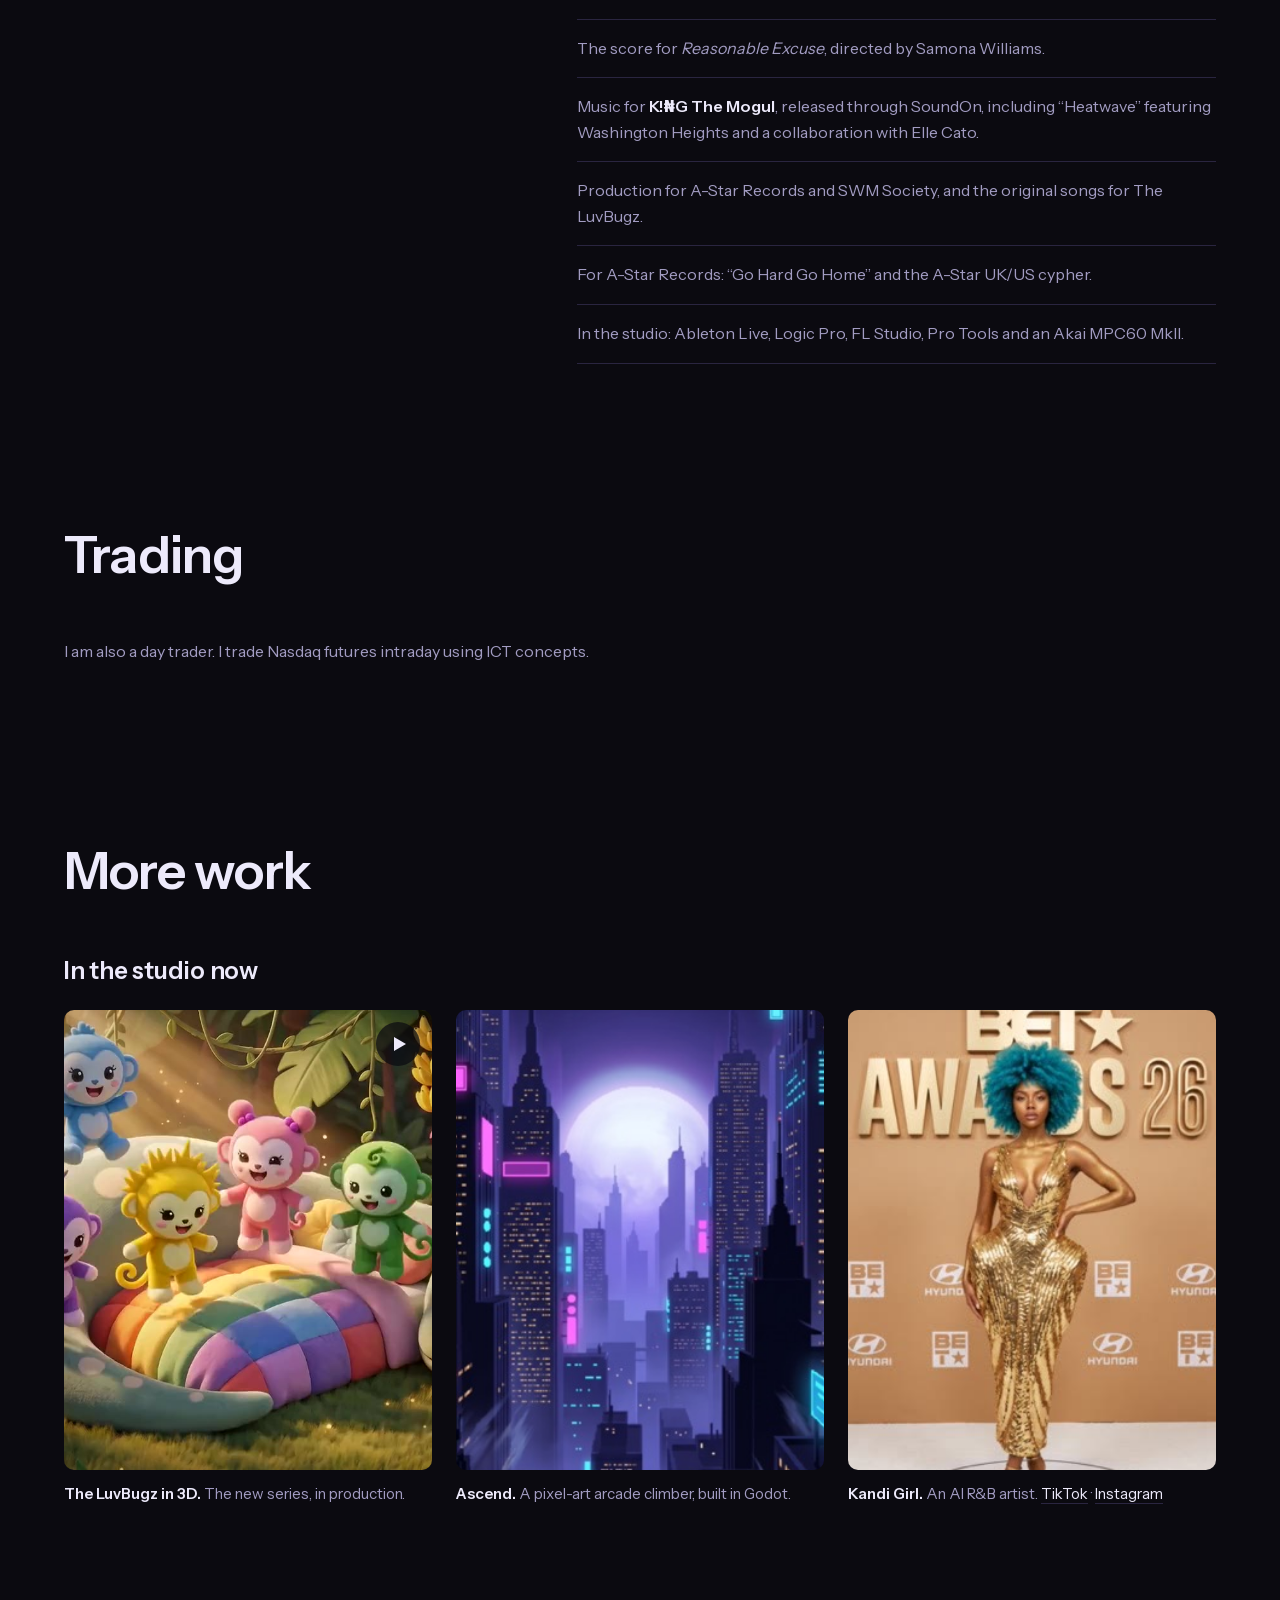
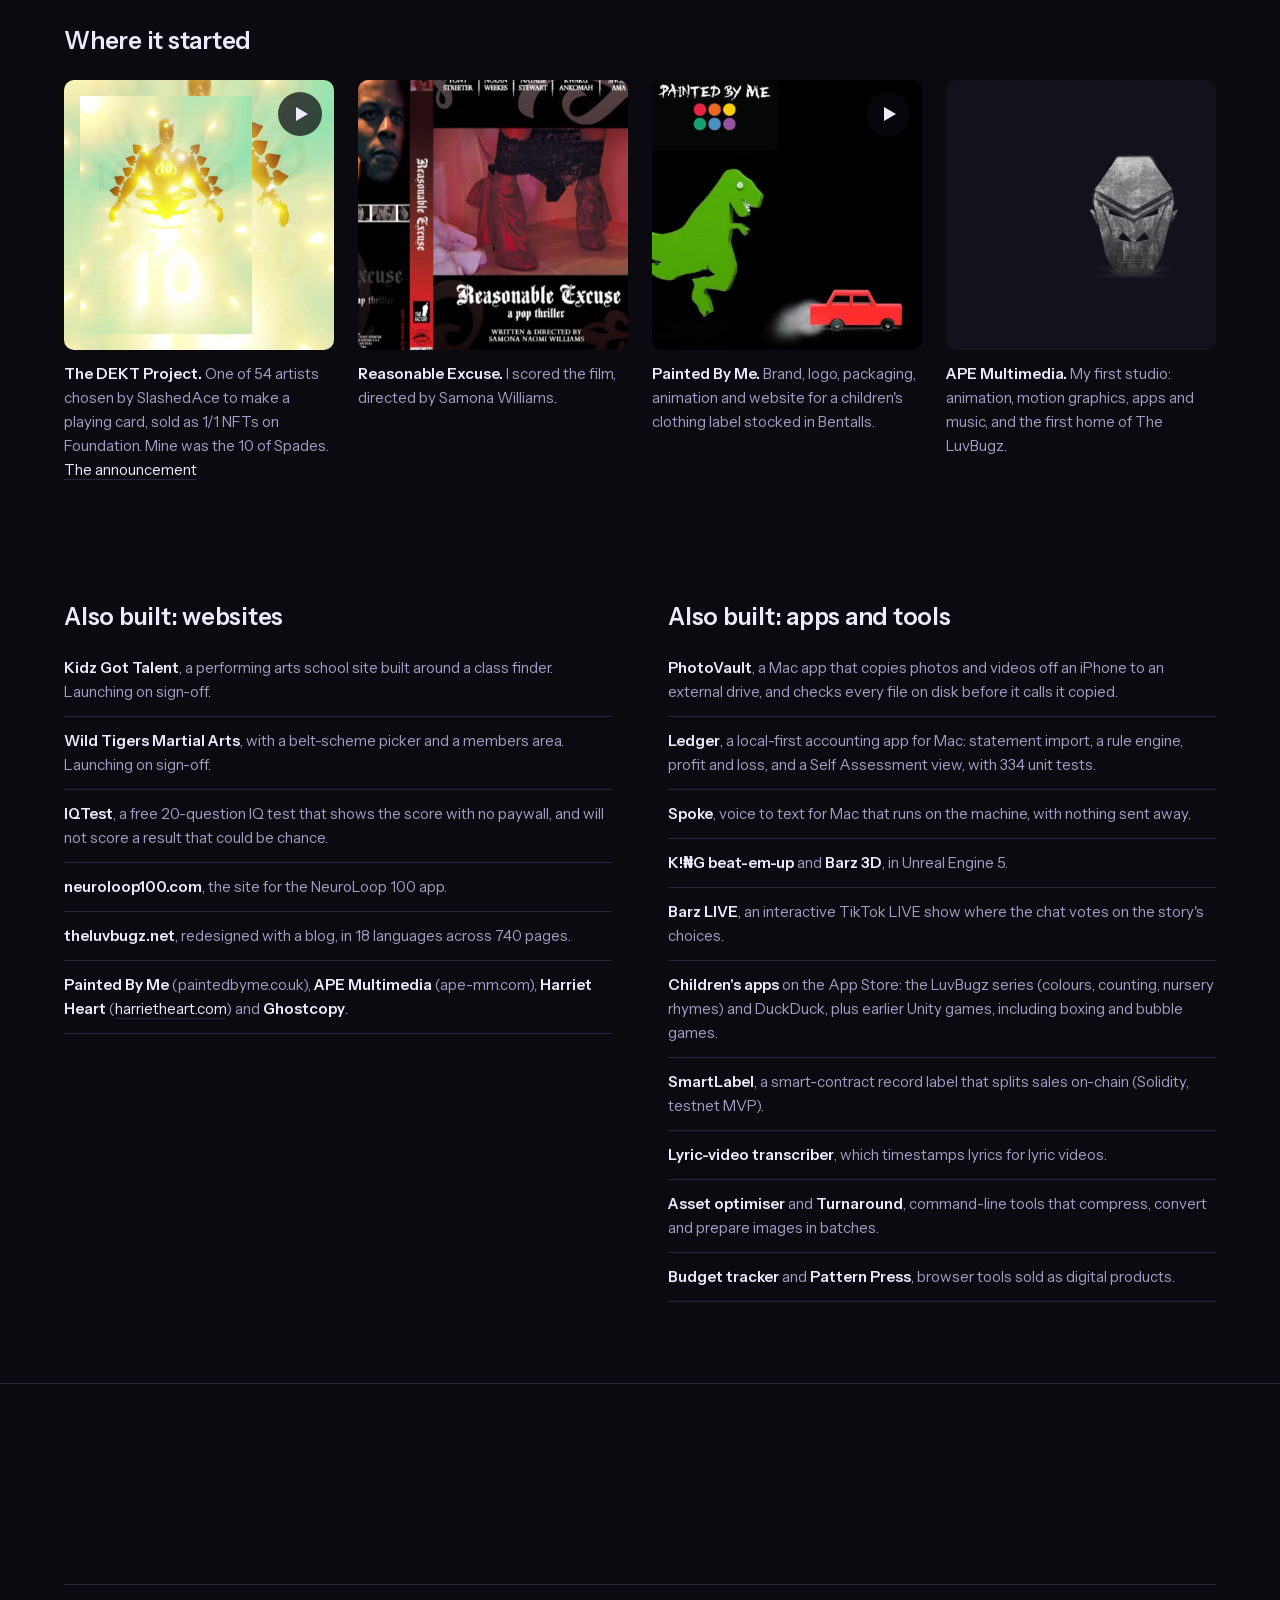
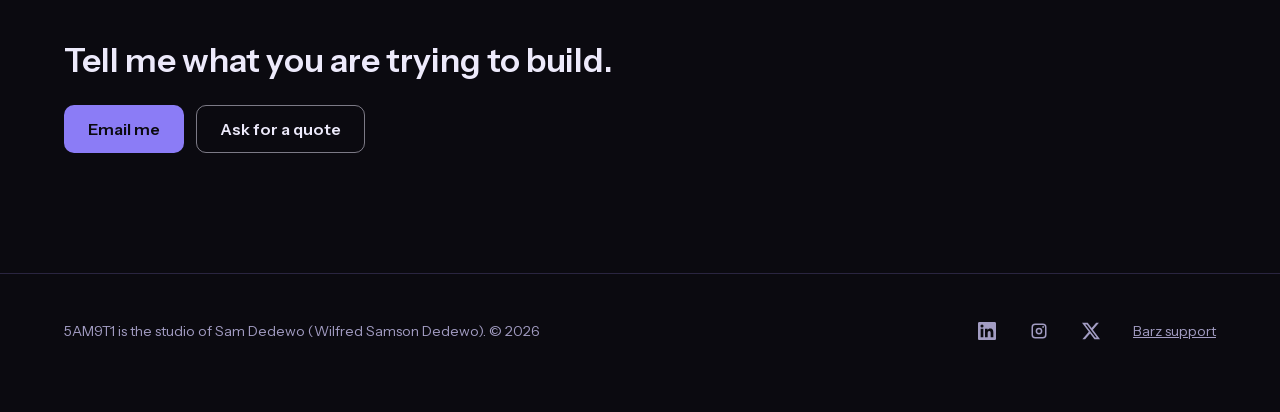
==== commit 0adba092: "Magic UI dress, Harriet Heart chapter and case page, film title fix - assets/dress.css + dress.js (N" ====
--- a/about/index.html
+++ b/about/index.html
@@ -166,7 +166,7 @@
     <ul class="plain">
       <li><strong>“Stars”</strong>, written with MNEK, Ren Washington and Mercedes Seecoomar (Iris Gold), licensed into Judd Apatow's film <em>This Is 40</em> (Universal Pictures).</li>
       <li>Songwriting and record production with Wayne Hector (Westlife, One Direction, Nicki Minaj), MNEK, Ali Tennant (vocal coach on <em>The X Factor</em> and <em>The Voice UK</em>, writer for All Saints and JLS), Marvin Humes (JLS), Sabrina Washington (Mis-Teeq), Haydon Eshun (Ultimate Kaos), Michelle Gayle, Jethro Sheeran, Egypt, Nay-Nay, Elle Cato, Dready, Ignorance and others.</li>
-      <li>The score for <em>Reasonable Excuse Goes to Hollywood</em>, directed by Samona Williams.</li>
+      <li>The score for <em>Reasonable Excuse</em>, directed by Samona Williams.</li>
       <li>Music for <strong>K!₦G The Mogul</strong>, released through SoundOn, including “Heatwave” featuring Washington Heights and a collaboration with Elle Cato.</li>
       <li>Production for A-Star Records and SWM Society, and the original songs for The LuvBugz.</li>
       <li>For A-Star Records: “Go Hard Go Home” and the A-Star UK/US cypher.</li>
@@ -208,8 +208,8 @@
         <figcaption><strong>The DEKT Project.</strong> One of 54 artists chosen by SlashedAce to make a playing card, sold as 1/1 NFTs on Foundation. Mine was the 10 of Spades. <a class="link" href="https://x.com/5am9t1/status/1433067944305647622">The announcement</a></figcaption>
       </figure>
       <figure>
-        <div class="shot"><img src="/assets/img/rezex-cover-600.jpg" alt="The DVD cover of Reasonable Excuse Goes to Hollywood" width="600" height="405" loading="lazy"></div>
-        <figcaption><strong>Reasonable Excuse Goes to Hollywood.</strong> I scored the film, directed by Samona Williams.</figcaption>
+        <div class="shot"><img src="/assets/img/rezex-cover-600.jpg" alt="The DVD cover of Reasonable Excuse" width="600" height="405" loading="lazy"></div>
+        <figcaption><strong>Reasonable Excuse.</strong> I scored the film, directed by Samona Williams.</figcaption>
       </figure>
       <figure>
         <div class="shot"><video muted loop playsinline preload="none" poster="/assets/media/pbm-motion-poster.jpg" width="720" height="402" aria-label="Painted By Me: an animated dinosaur chases a red car past the logo"><source src="/assets/media/pbm-motion.mp4" type="video/mp4"></video></div>
@@ -230,7 +230,7 @@
           <li><strong>IQTest</strong>, a free 20-question IQ test that shows the score with no paywall, and will not score a result that could be chance.</li>
           <li><strong>neuroloop100.com</strong>, the site for the NeuroLoop 100 app.</li>
           <li><strong>theluvbugz.net</strong>, redesigned with a blog, in 18 languages across 740 pages.</li>
-          <li><strong>Painted By Me</strong> (paintedbyme.co.uk), <strong>APE Multimedia</strong> (ape-mm.com), <strong>Harriet Heart</strong> and <strong>Ghostcopy</strong>.</li>
+          <li><strong>Painted By Me</strong> (paintedbyme.co.uk), <strong>APE Multimedia</strong> (ape-mm.com), <strong>Harriet Heart</strong> (<a class="link" href="https://harrietheart.com/">harrietheart.com</a>) and <strong>Ghostcopy</strong>.</li>
         </ul>
       </div>
       <div>
--- a/assets/site.css
+++ b/assets/site.css
@@ -1,7 +1,9 @@
 /* ==========================================================================
    5am9t1.com — Sam Dedewo
    Reference system: Linear (near-black, one violet accent, restrained type).
-   No-AI-look: HOUSE. Allowed and used: A8 one gradient (the contact band),
+   2026-10-20: No-AI-look is now FREE (Sam: "run the magic UI"); the Magic UI dress is in
+   dress.css + dress.js. The notes below record the 2026-09-22 HOUSE build.
+   No-AI-look (09-22): HOUSE. Allowed and used: A8 one gradient (the contact band),
    A9 glass (the fixed nav), A12 hover (image zoom, link colour).
    2026-09-22: under the photo wall and marquee, the reel (one real video
    through the production line) and 5 full-screen case chapters.
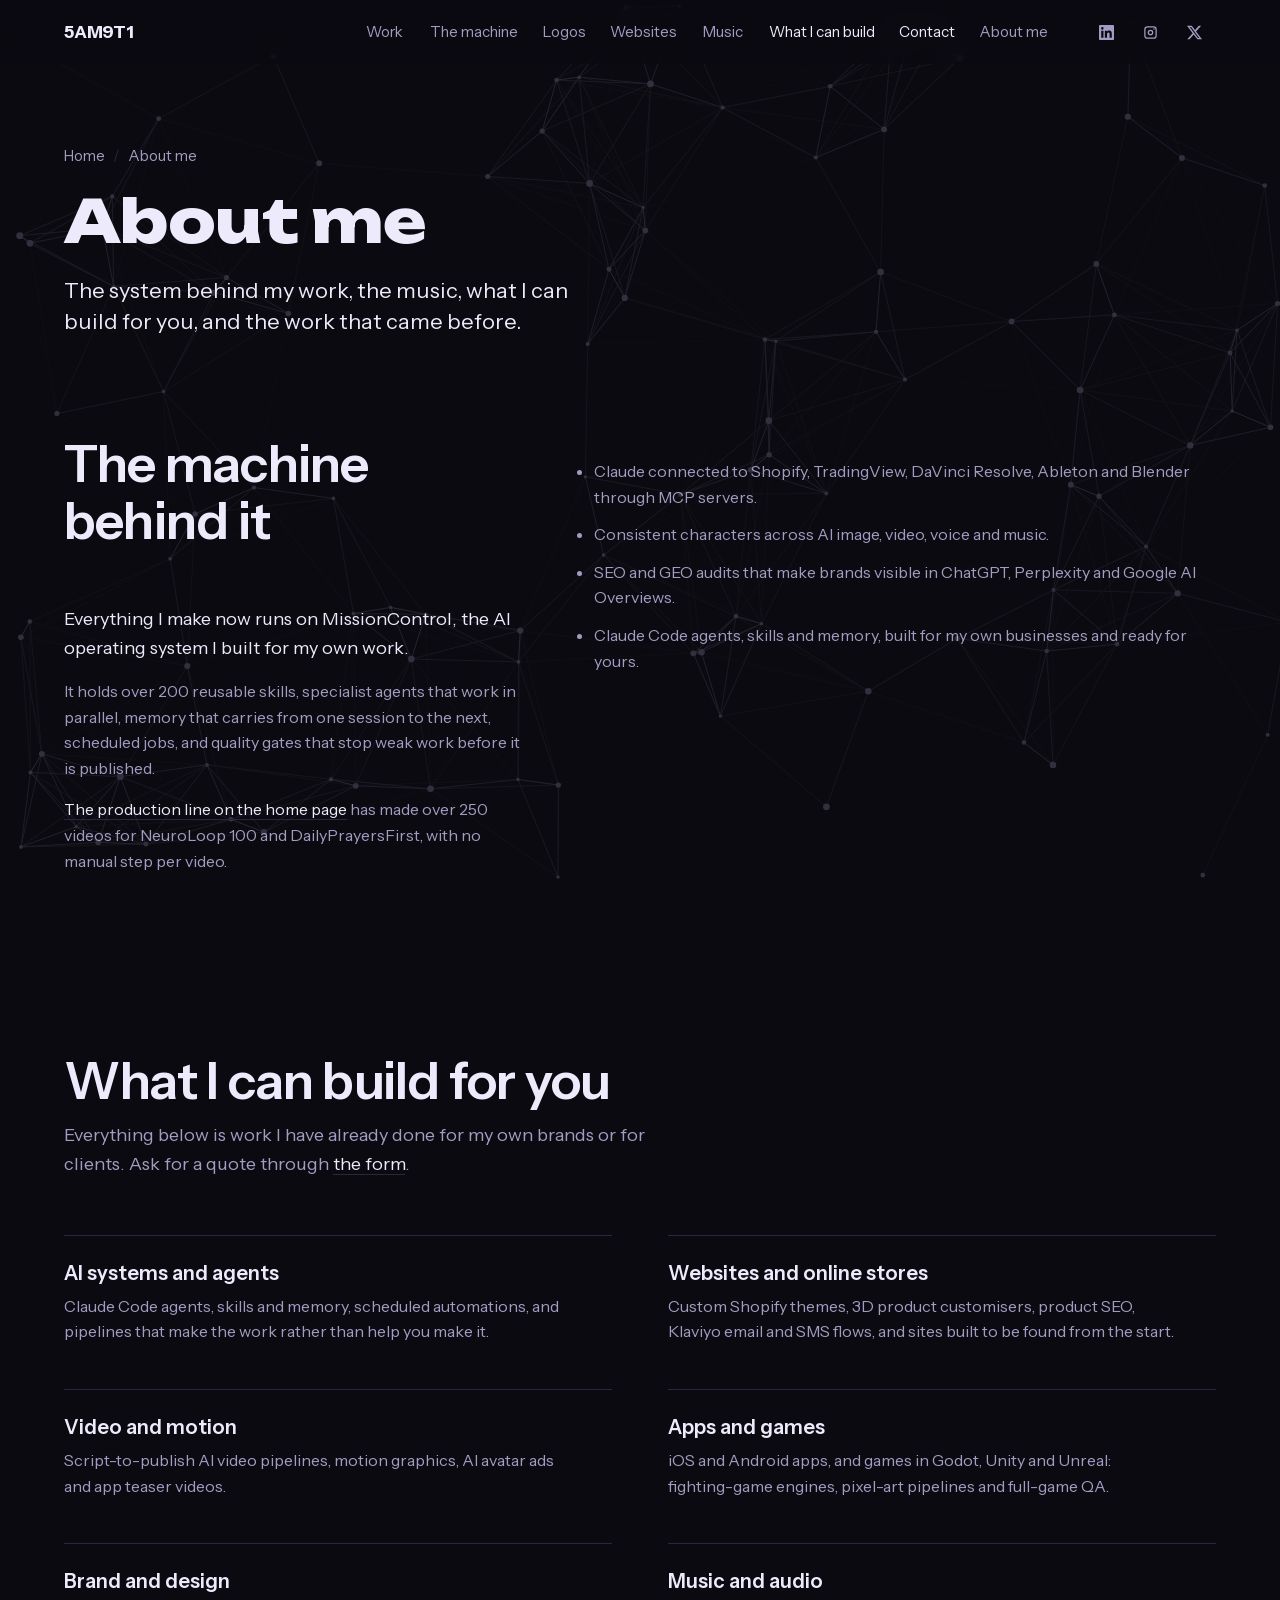
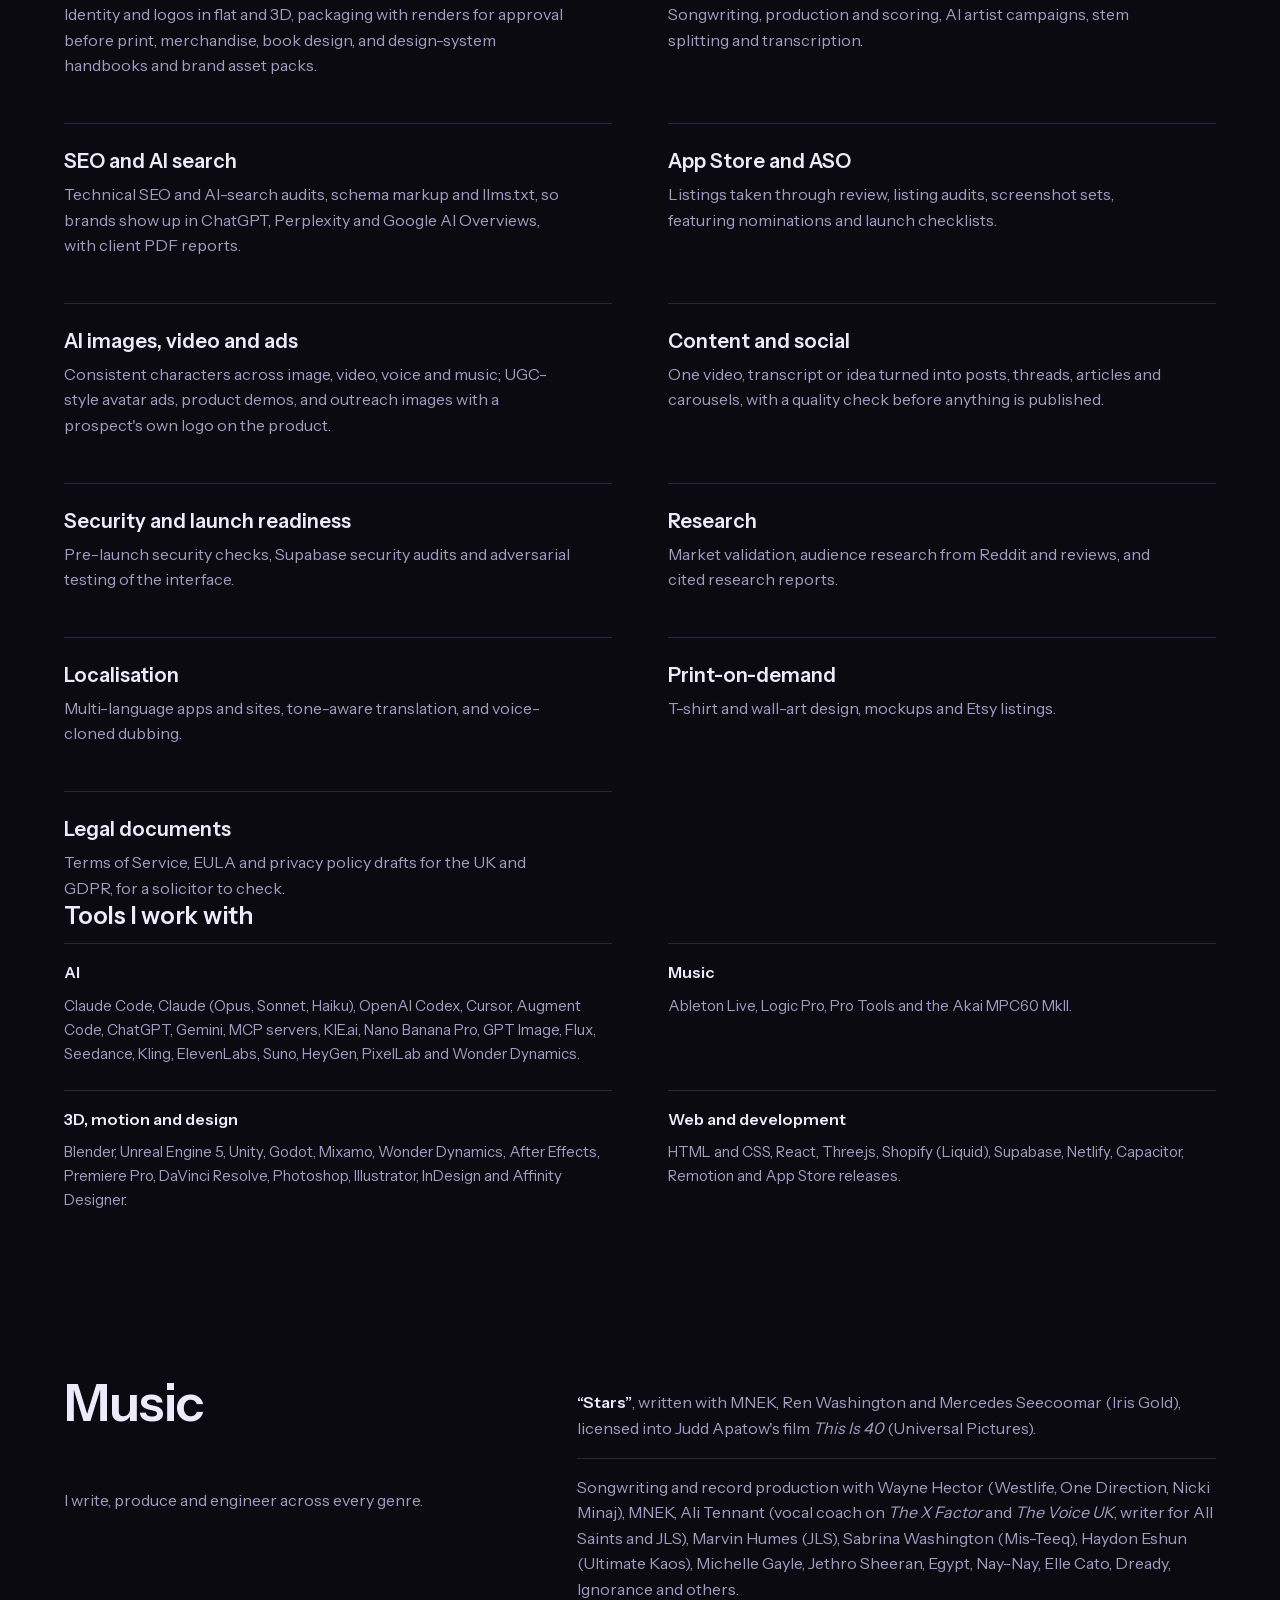
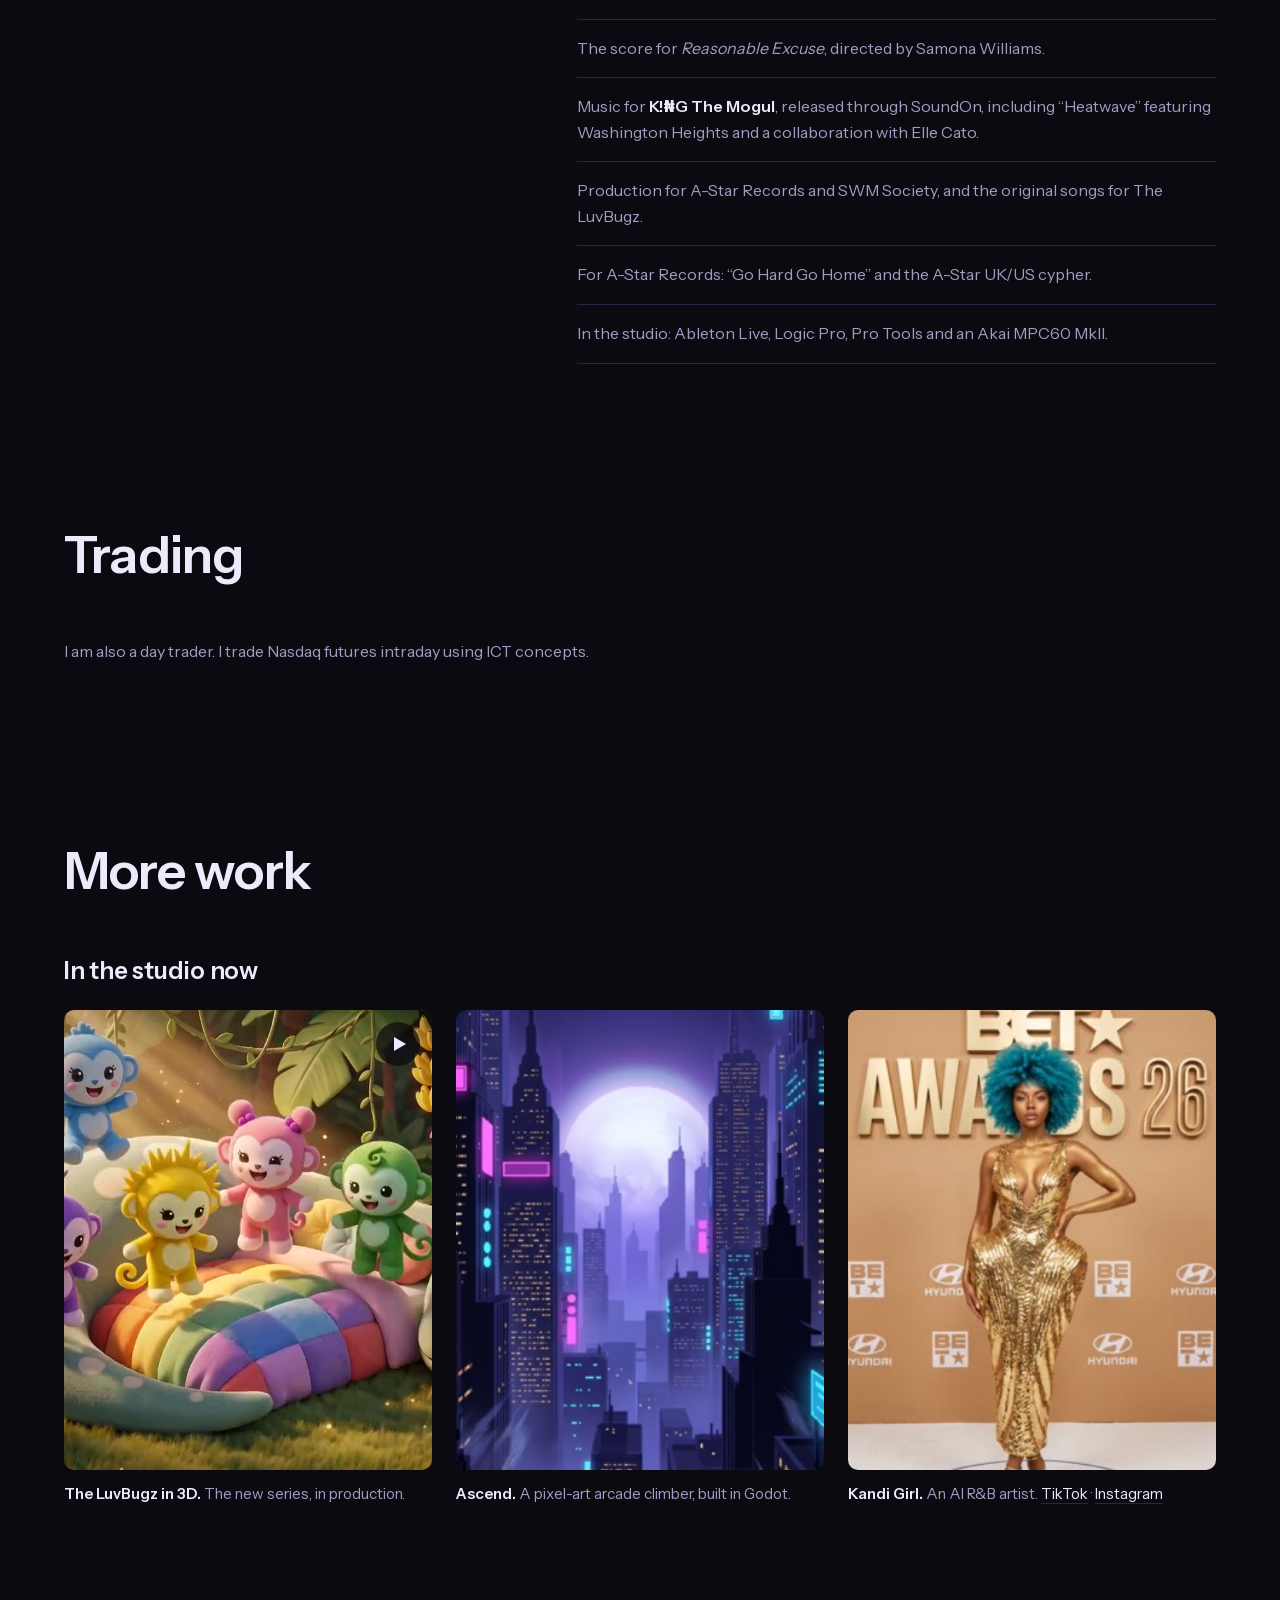
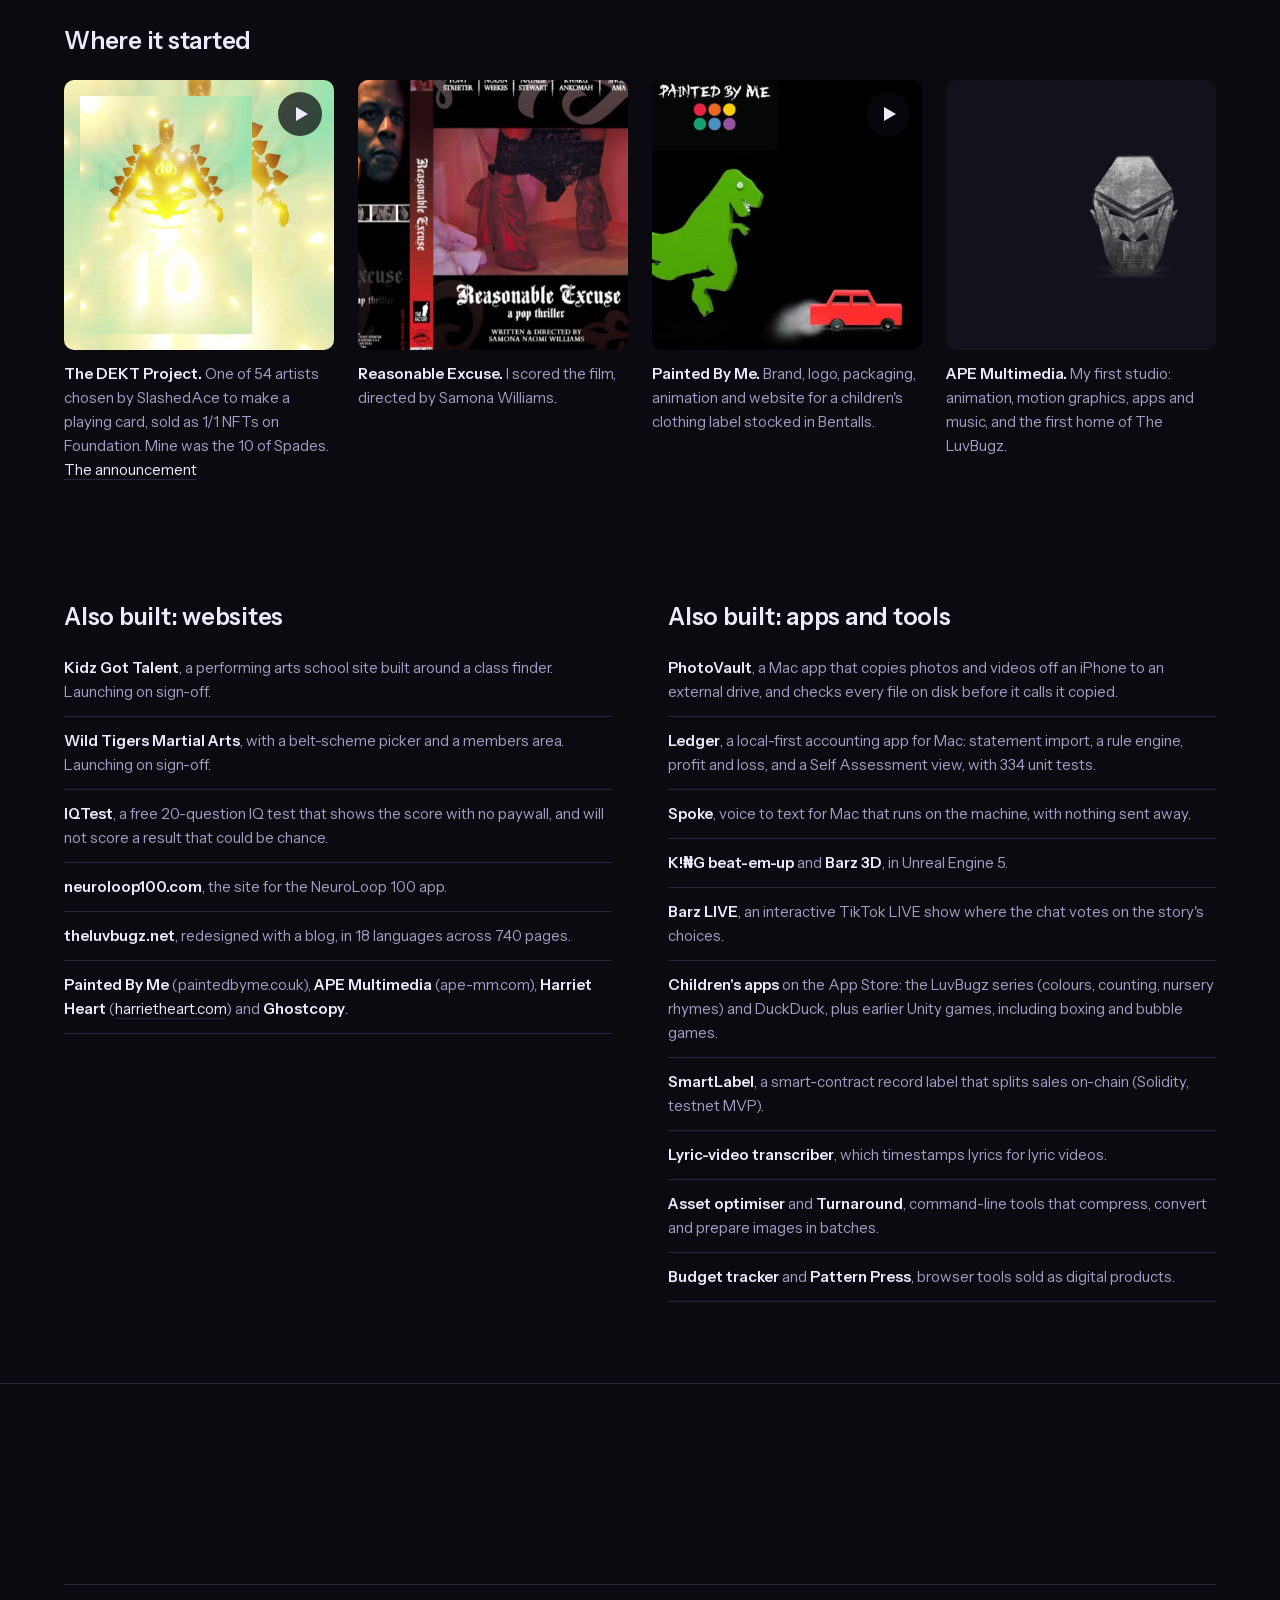
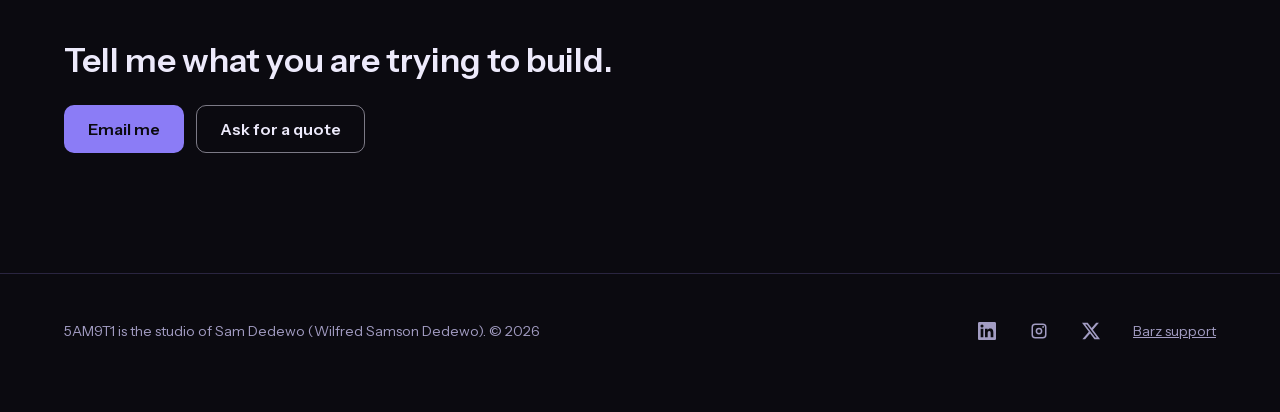
==== commit 8f40d7f1: "About: remove FL Studio from the studio list (Sam does not use it) Co-Authored-By: Claude Opus 5.5 <" ====
--- a/about/index.html
+++ b/about/index.html
@@ -150,7 +150,7 @@
     <h3 class="tools-head">Tools I work with</h3>
     <dl class="tools">
       <div><dt>AI</dt><dd>Claude Code, Claude (Opus, Sonnet, Haiku), OpenAI Codex, Cursor, Augment Code, ChatGPT, Gemini, MCP servers, KIE.ai, Nano Banana Pro, GPT Image, Flux, Seedance, Kling, ElevenLabs, Suno, HeyGen, PixelLab and Wonder Dynamics.</dd></div>
-      <div><dt>Music</dt><dd>Ableton Live, Logic Pro, FL Studio, Pro Tools and the Akai MPC60 MkII.</dd></div>
+      <div><dt>Music</dt><dd>Ableton Live, Logic Pro, Pro Tools and the Akai MPC60 MkII.</dd></div>
       <div><dt>3D, motion and design</dt><dd>Blender, Unreal Engine 5, Unity, Godot, Mixamo, Wonder Dynamics, After Effects, Premiere Pro, DaVinci Resolve, Photoshop, Illustrator, InDesign and Affinity Designer.</dd></div>
       <div><dt>Web and development</dt><dd>HTML and CSS, React, Three.js, Shopify (Liquid), Supabase, Netlify, Capacitor, Remotion and App Store releases.</dd></div>
     </dl>
@@ -170,7 +170,7 @@
       <li>Music for <strong>K!₦G The Mogul</strong>, released through SoundOn, including “Heatwave” featuring Washington Heights and a collaboration with Elle Cato.</li>
       <li>Production for A-Star Records and SWM Society, and the original songs for The LuvBugz.</li>
       <li>For A-Star Records: “Go Hard Go Home” and the A-Star UK/US cypher.</li>
-      <li>In the studio: Ableton Live, Logic Pro, FL Studio, Pro Tools and an Akai MPC60 MkII.</li>
+      <li>In the studio: Ableton Live, Logic Pro, Pro Tools and an Akai MPC60 MkII.</li>
     </ul>
   </div>
 </section>
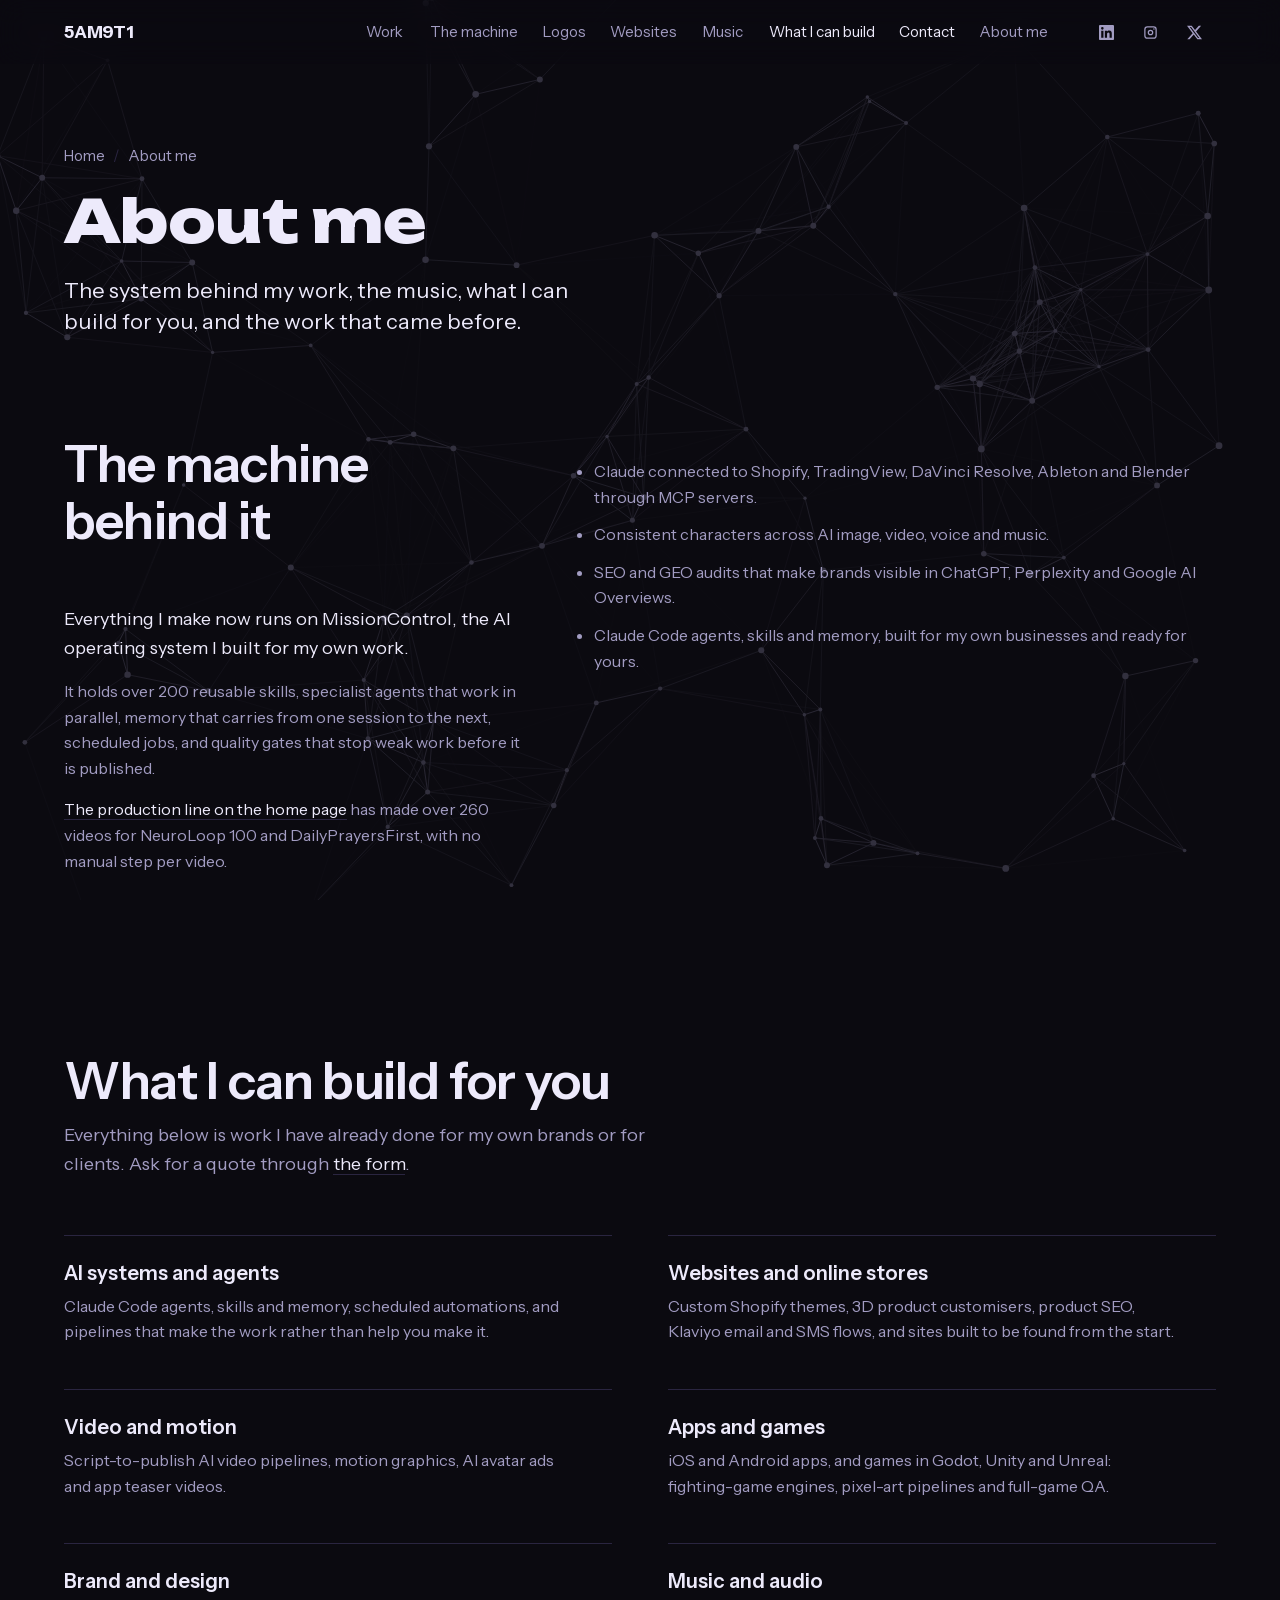
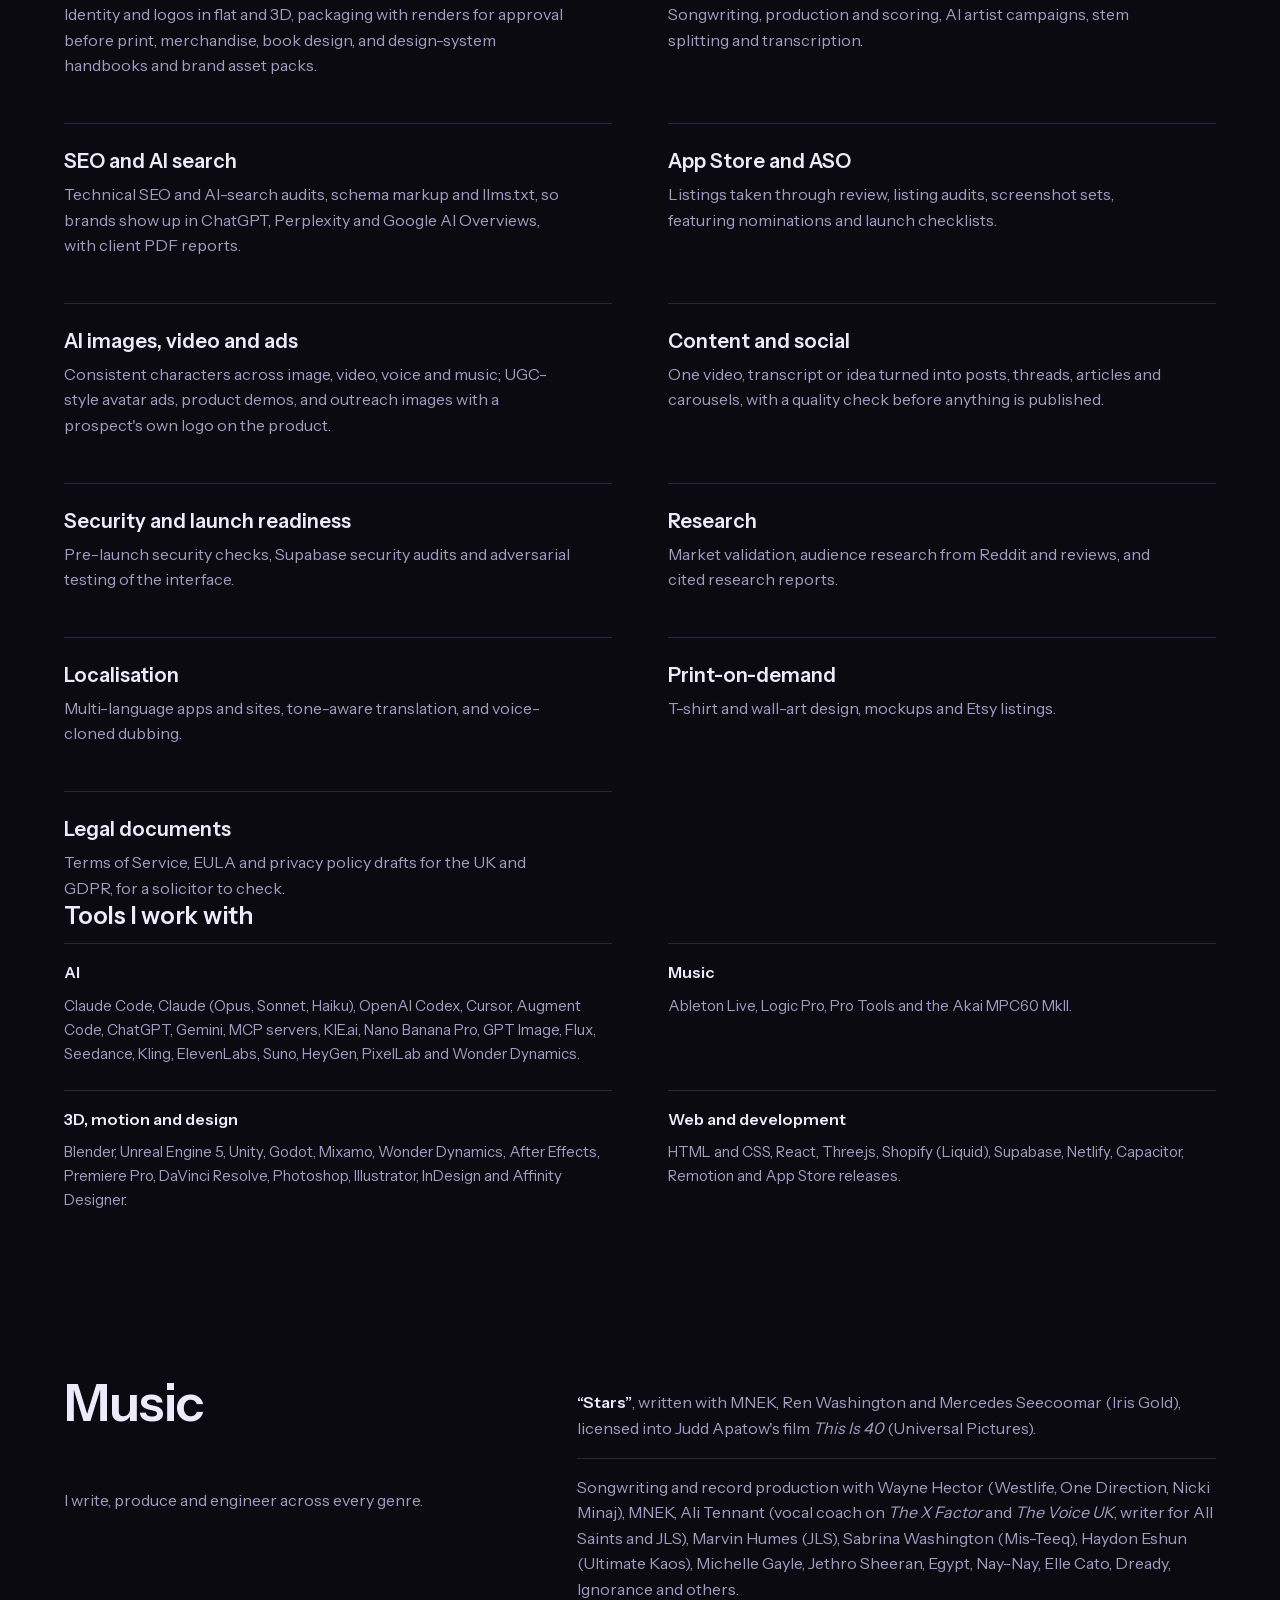
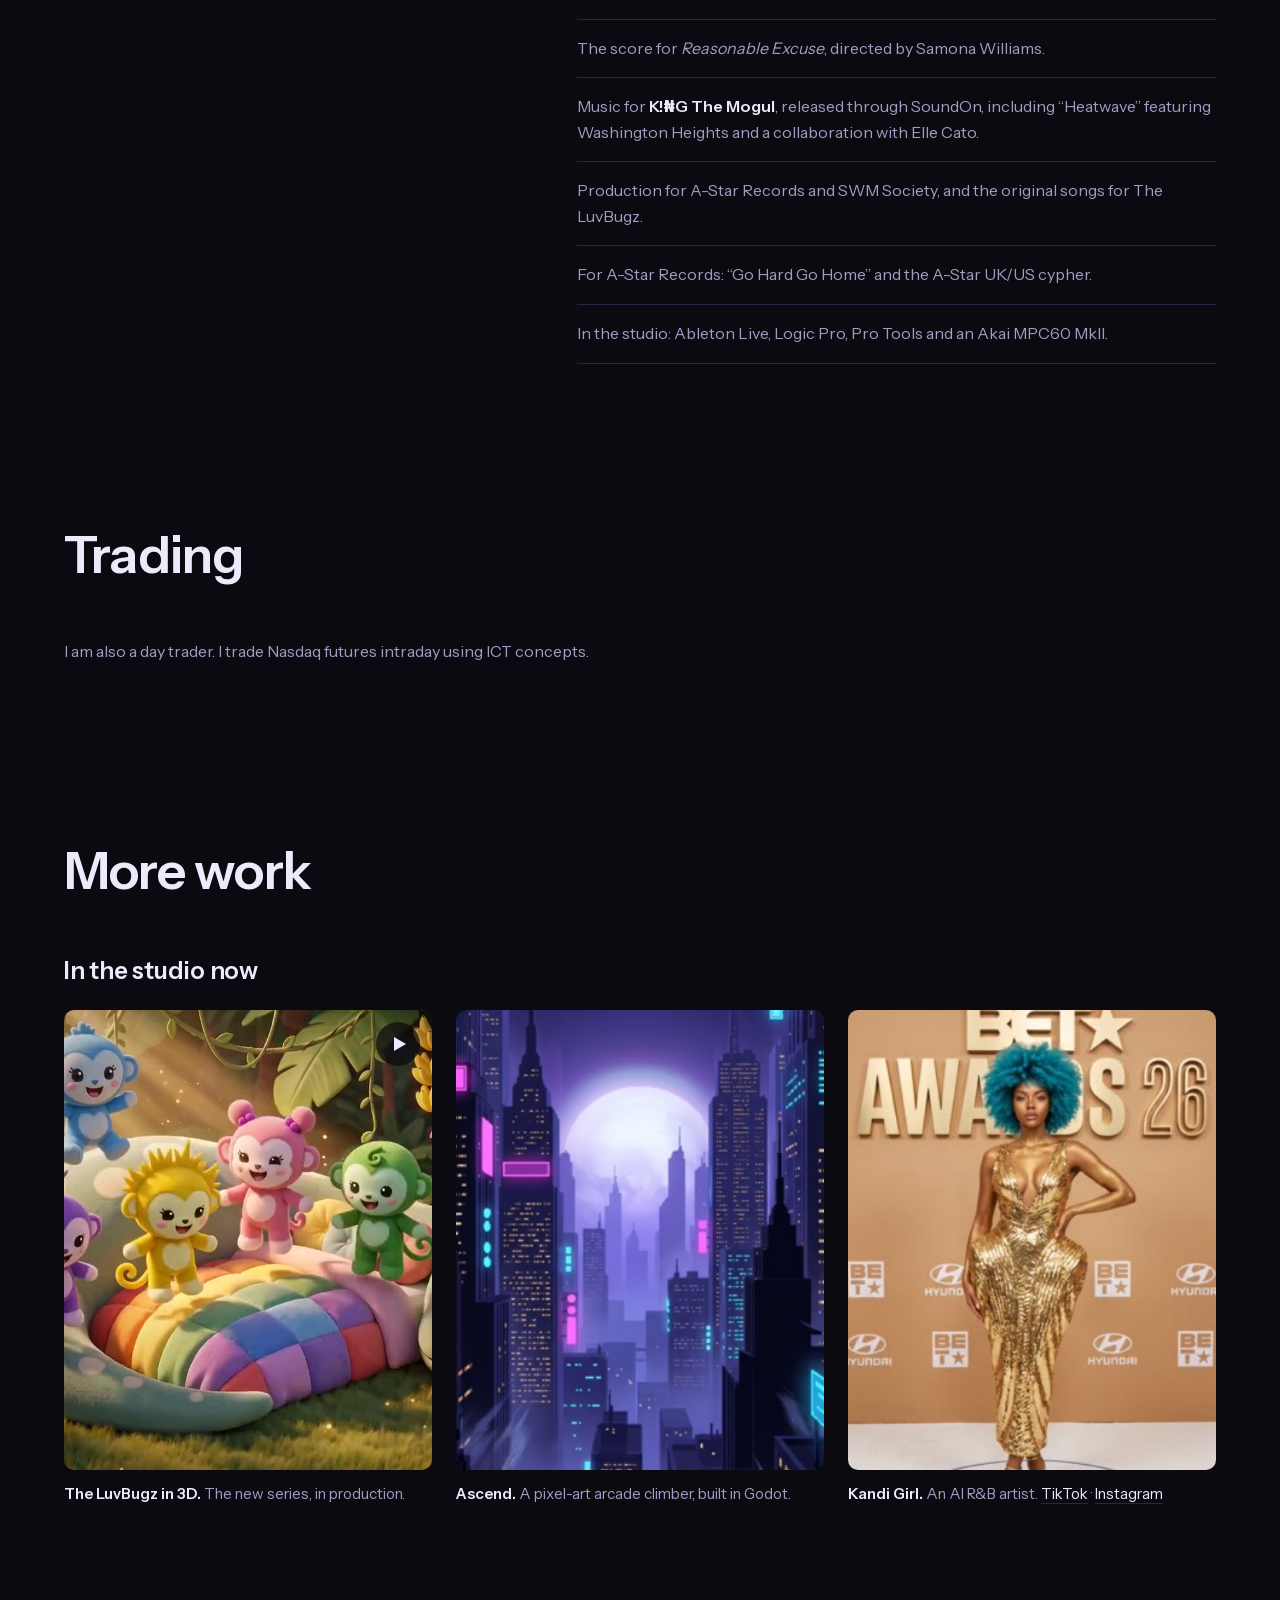
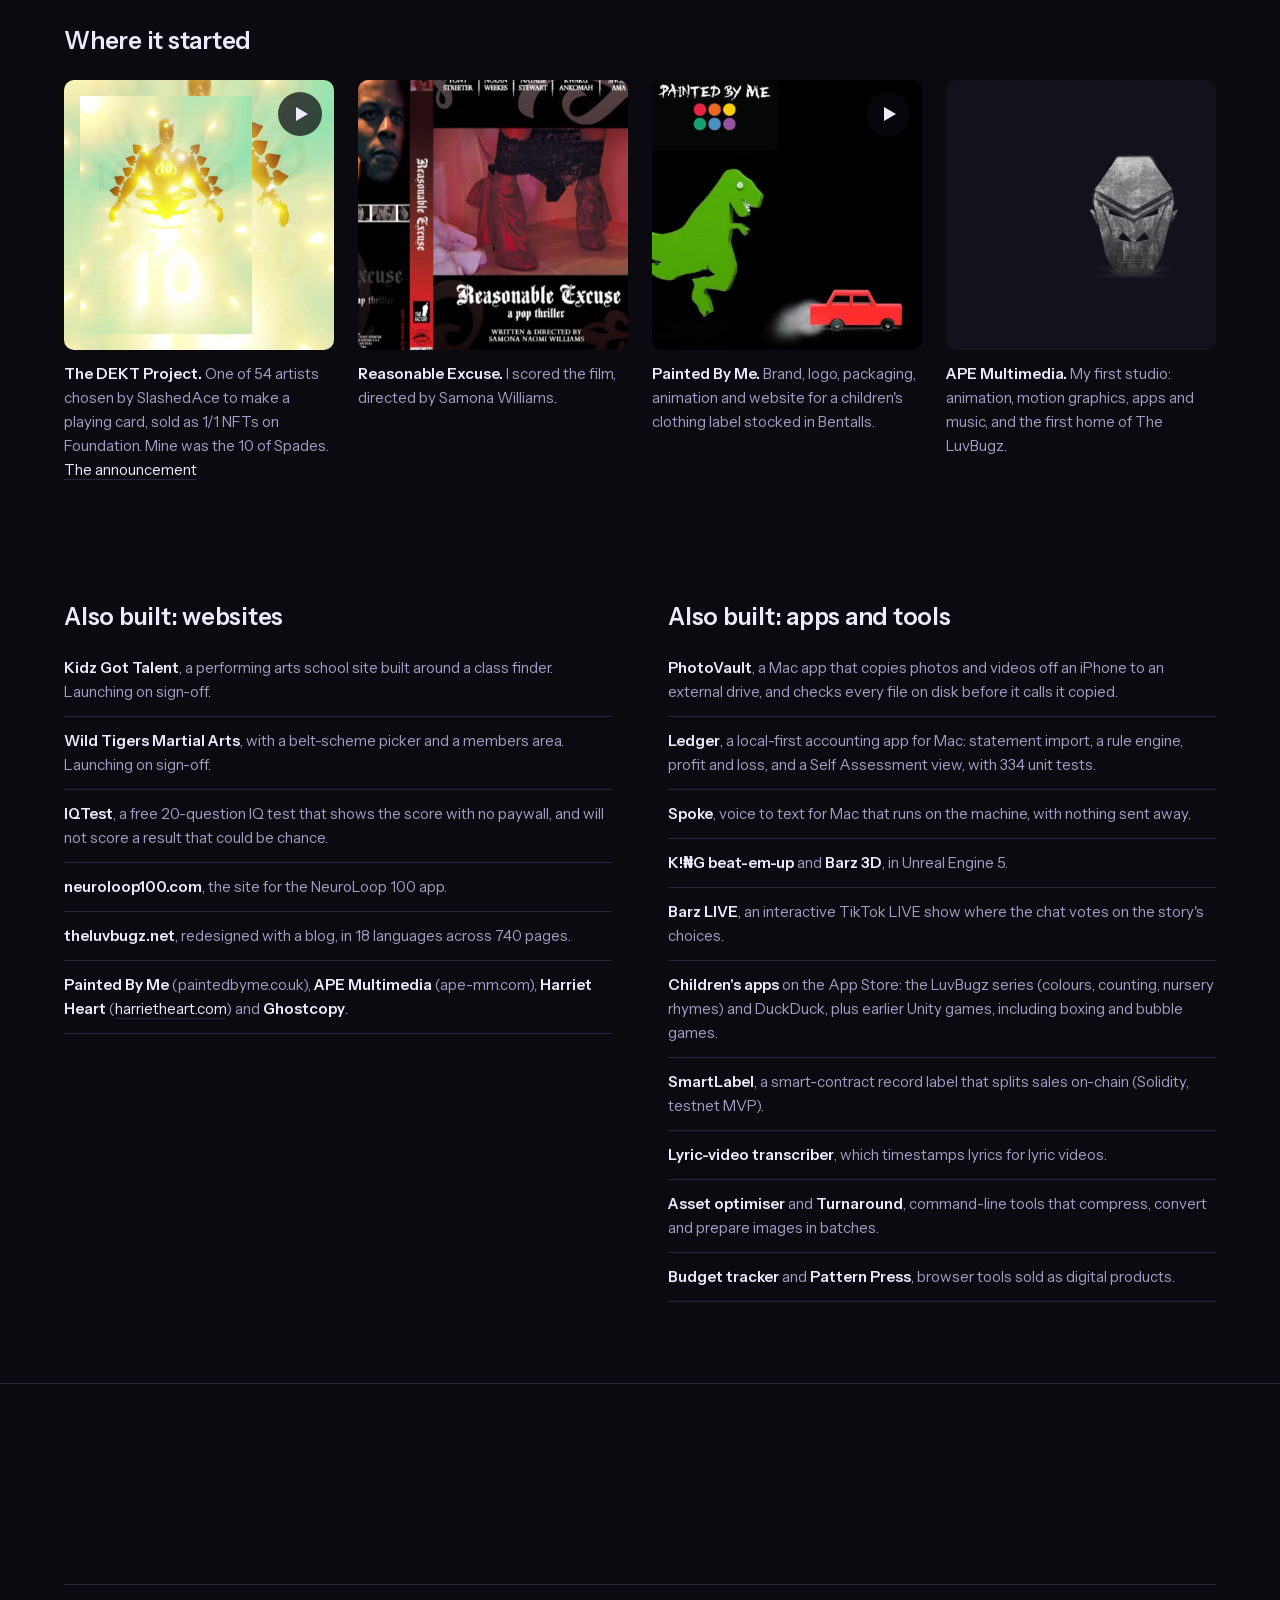
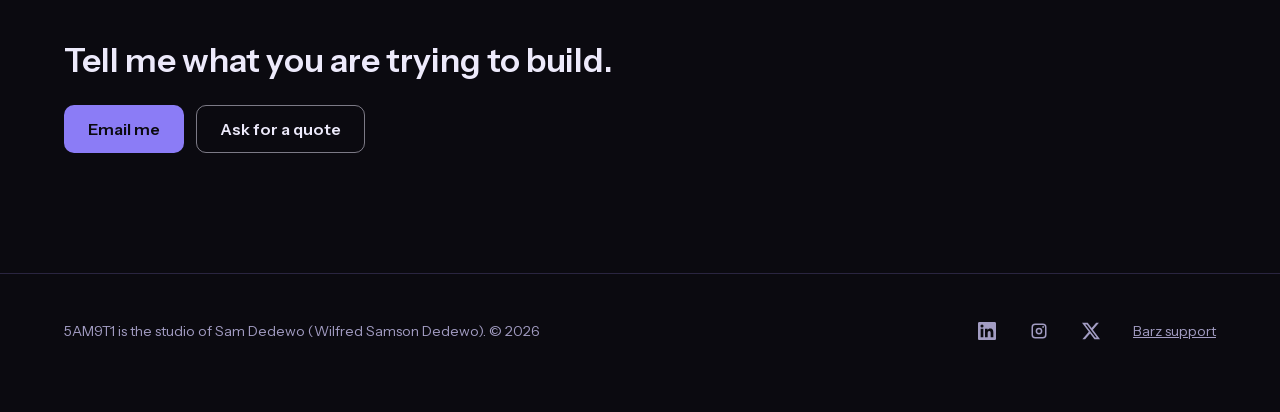
==== commit 8e55b2fa: "Websites: link preview og-share-v4 (the 6 main works 3x2); 'Go to the website' button in the website" ====
--- a/about/index.html
+++ b/about/index.html
@@ -15,19 +15,19 @@
 <meta property="og:title" content="About Sam Dedewo">
 <meta property="og:description" content="More about Sam Dedewo: MissionControl, the AI system behind his work, song credits with MNEK, Wayne Hector and Marvin Humes, and what he can build for you.">
 <meta property="og:url" content="https://5am9t1.com/about/">
-<meta property="og:image" content="https://5am9t1.com/assets/img/og-1200x630.jpg">
-<meta property="og:image:alt" content="Work by Sam Dedewo: K!₦G The Mogul, Barz, Skinner and Vale and The LuvBugz">
+<meta property="og:image" content="https://5am9t1.com/assets/img/og-share-v4.jpg">
+<meta property="og:image:alt" content="Work by Sam Dedewo: The LuvBugz, Harriet Heart, a Skinner and Vale jacket, the Chris Allen pendant, K!₦G The Mogul and Barz">
 <meta name="twitter:card" content="summary_large_image">
 <meta name="twitter:site" content="@5am9t1">
 <meta name="twitter:creator" content="@5am9t1">
 <meta name="twitter:title" content="About Sam Dedewo">
 <meta name="twitter:description" content="More about Sam Dedewo: MissionControl, the AI system behind his work, song credits with MNEK, Wayne Hector and Marvin Humes, and what he can build for you.">
-<meta name="twitter:image" content="https://5am9t1.com/assets/img/og-1200x630.jpg">
+<meta name="twitter:image" content="https://5am9t1.com/assets/img/og-share-v4.jpg">
 <link rel="preload" href="/assets/fonts/InstrumentSans-400-700-latin.woff2" as="font" type="font/woff2" crossorigin>
 <link rel="preload" href="/assets/fonts/Unbounded-800-latin.woff2" as="font" type="font/woff2" crossorigin>
 <link rel="icon" href="/favicon.svg" type="image/svg+xml">
 <script src="/assets/top.js?v=20260925b"></script>
-<link rel="stylesheet" href="/assets/site.css?v=20260926c">
+<link rel="stylesheet" href="/assets/site.css?v=20261112">
 <script type="application/ld+json">
 {
   "@context": "https://schema.org",
@@ -114,7 +114,7 @@
       <h2 id="system-title">The machine behind it</h2>
       <p class="what">Everything I make now runs on MissionControl, the AI operating system I built for my own work.</p>
       <p>It holds over 200 reusable skills, specialist agents that work in parallel, memory that carries from one session to the next, scheduled jobs, and quality gates that stop weak work before it is published.</p>
-      <p><a class="link" href="/#machine">The production line on the home page</a> has made over 250 videos for NeuroLoop 100 and DailyPrayersFirst, with no manual step per video.</p>
+      <p><a class="link" href="/#machine">The production line on the home page</a> has made over 260 videos for NeuroLoop 100 and DailyPrayersFirst, with no manual step per video.</p>
     </div>
     <ul class="bullets">
       <li>Claude connected to Shopify, TradingView, DaVinci Resolve, Ableton and Blender through MCP servers.</li>
@@ -275,6 +275,6 @@
 
 <script src="/assets/network.js" defer></script>
 <script src="/assets/media.js?v=20260925b" defer></script>
-<script src="/assets/gallery.js?v=20260926" defer></script>
+<script src="/assets/gallery.js?v=20261112" defer></script>
 </body>
 </html>
--- a/assets/site.css
+++ b/assets/site.css
@@ -411,6 +411,15 @@
 .lb-body video { display: block; max-width: min(92vw, 1100px); max-height: 80svh; border-radius: var(--radius); background: #000; }
 .lb-body iframe { display: block; width: min(92vw, 1100px); aspect-ratio: 16 / 9; max-height: 80svh; border: 0; border-radius: var(--radius); }
 .lb-title { margin: 0; font-size: 15px; color: var(--ink-2); text-align: center; max-width: 60ch; }
+/* a website film: the live site's address as a button under the film (2026-11-12). The film gives up the
+   button's height, so the button stays on screen on a short (landscape phone) screen too. */
+.lb-has-visit .lb-body video { max-height: calc(80svh - 72px); }
+.lb-visit { margin-top: var(--s1); gap: .5em; }
+.lb-visit[hidden], .lb-note[hidden] { display: none; }
+.lb-ext { font-size: 1.05em; line-height: 1; }
+.lb-note { margin: 0; padding: 0 var(--s3); min-height: 48px; display: inline-flex; align-items: center;
+  border-radius: var(--radius); outline: 1px solid rgba(237, 234, 251, .3); outline-offset: -1px;
+  font: 600 15px/1 var(--font); color: var(--ink-2); }
 .lb-close {
   position: fixed; top: var(--s3); right: var(--s3);
   width: 44px; height: 44px; border: 0; border-radius: 50%;
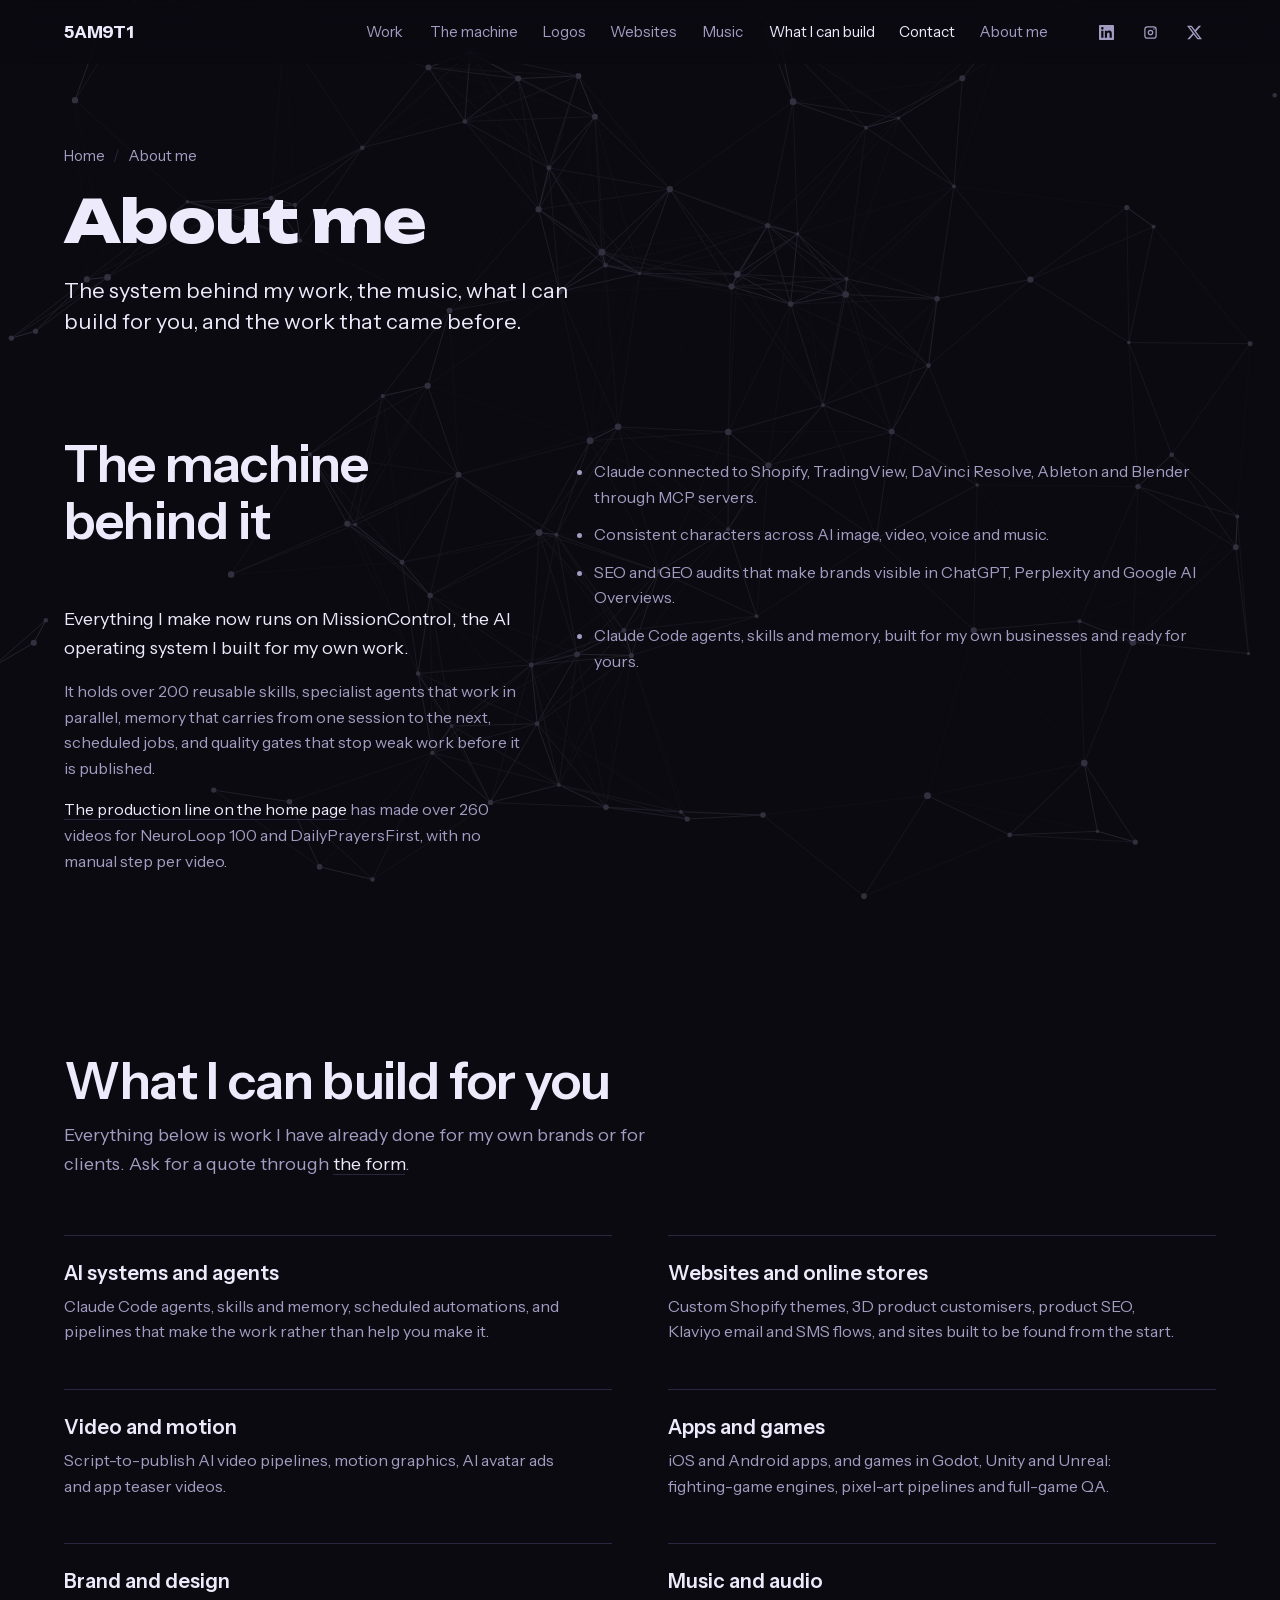
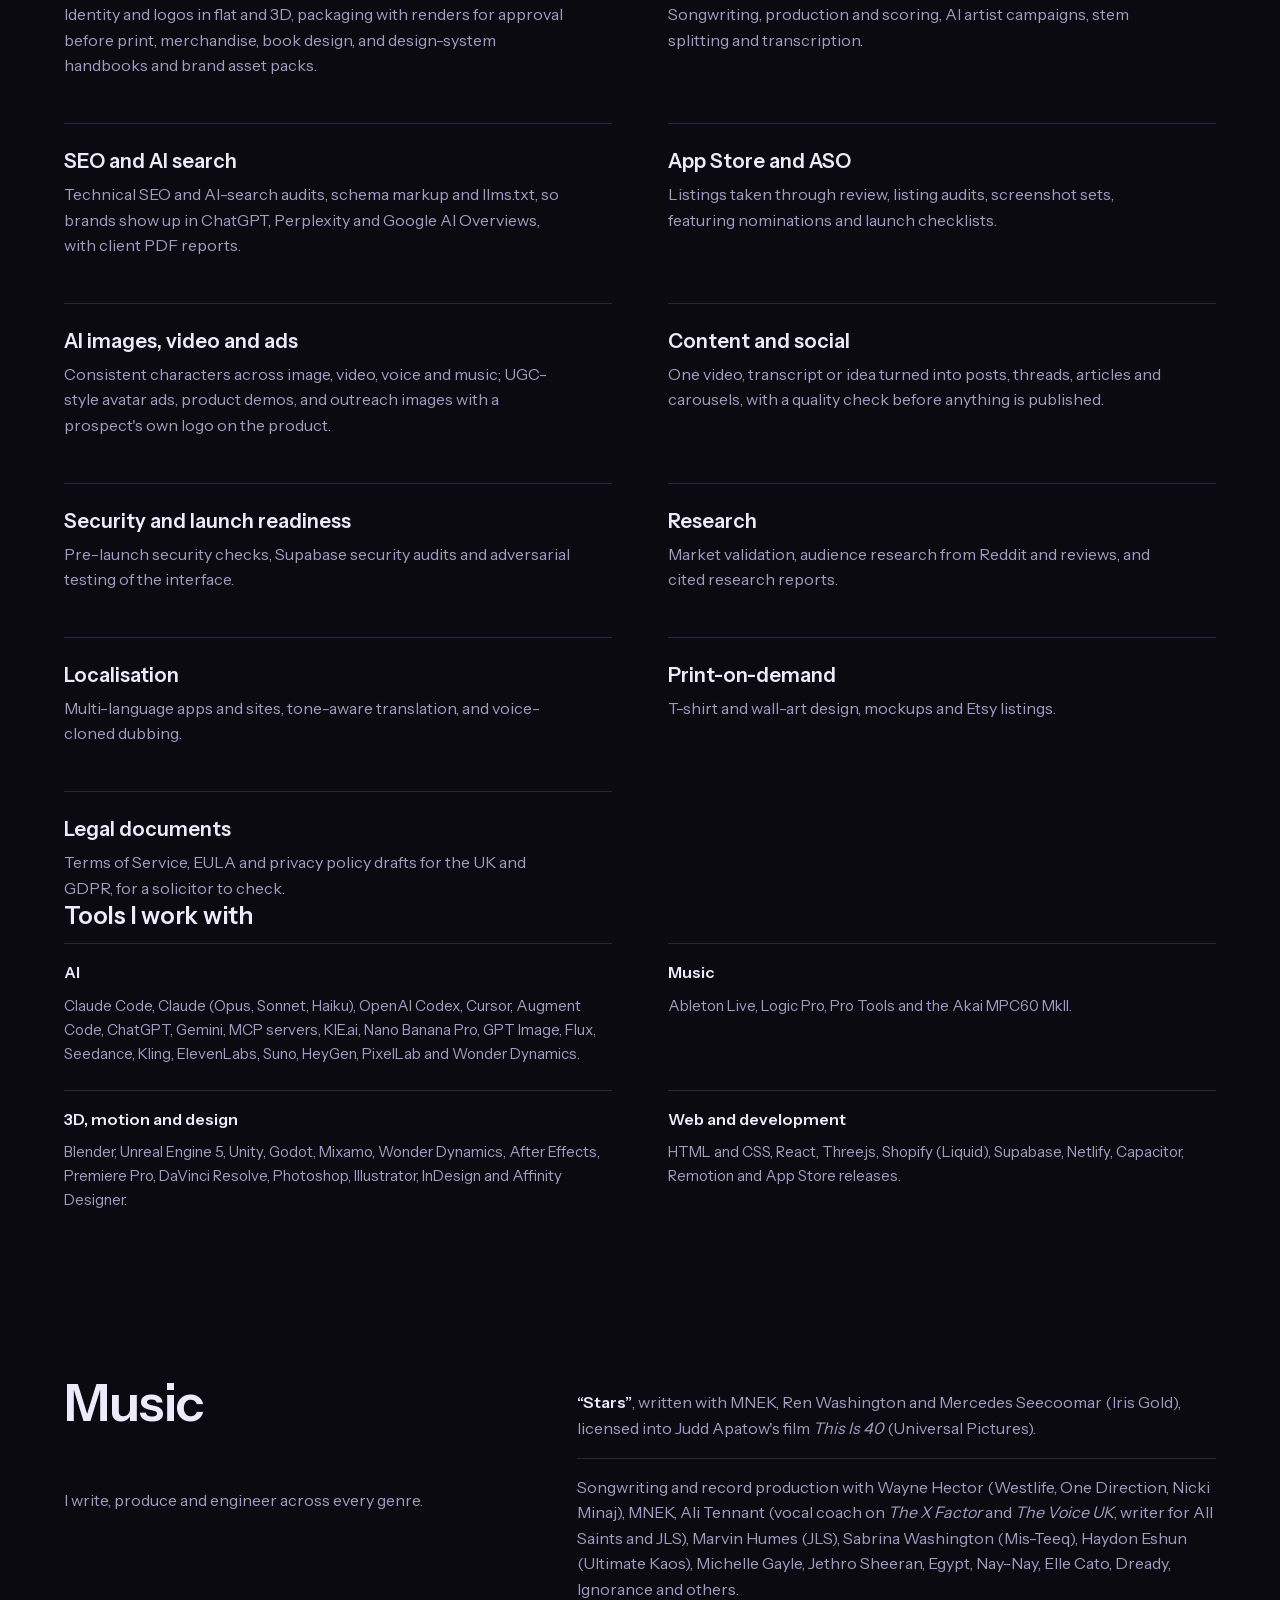
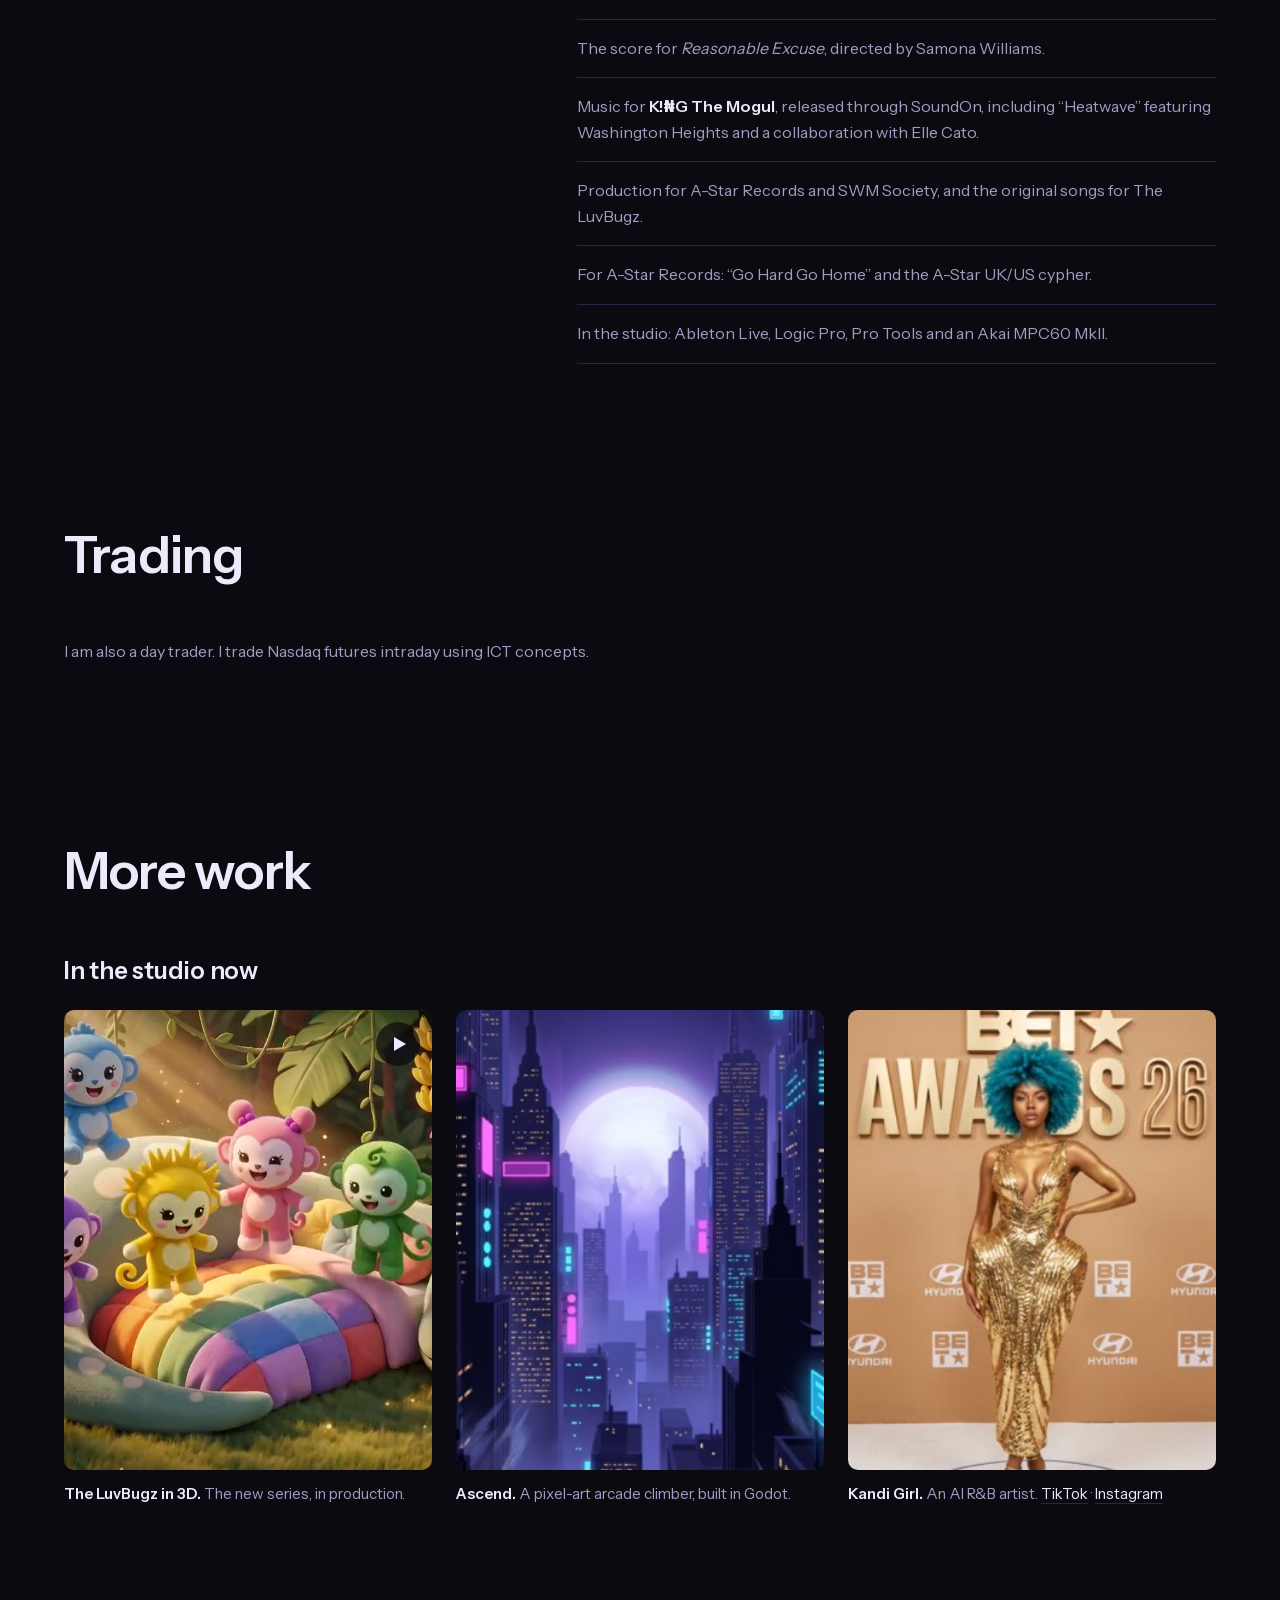
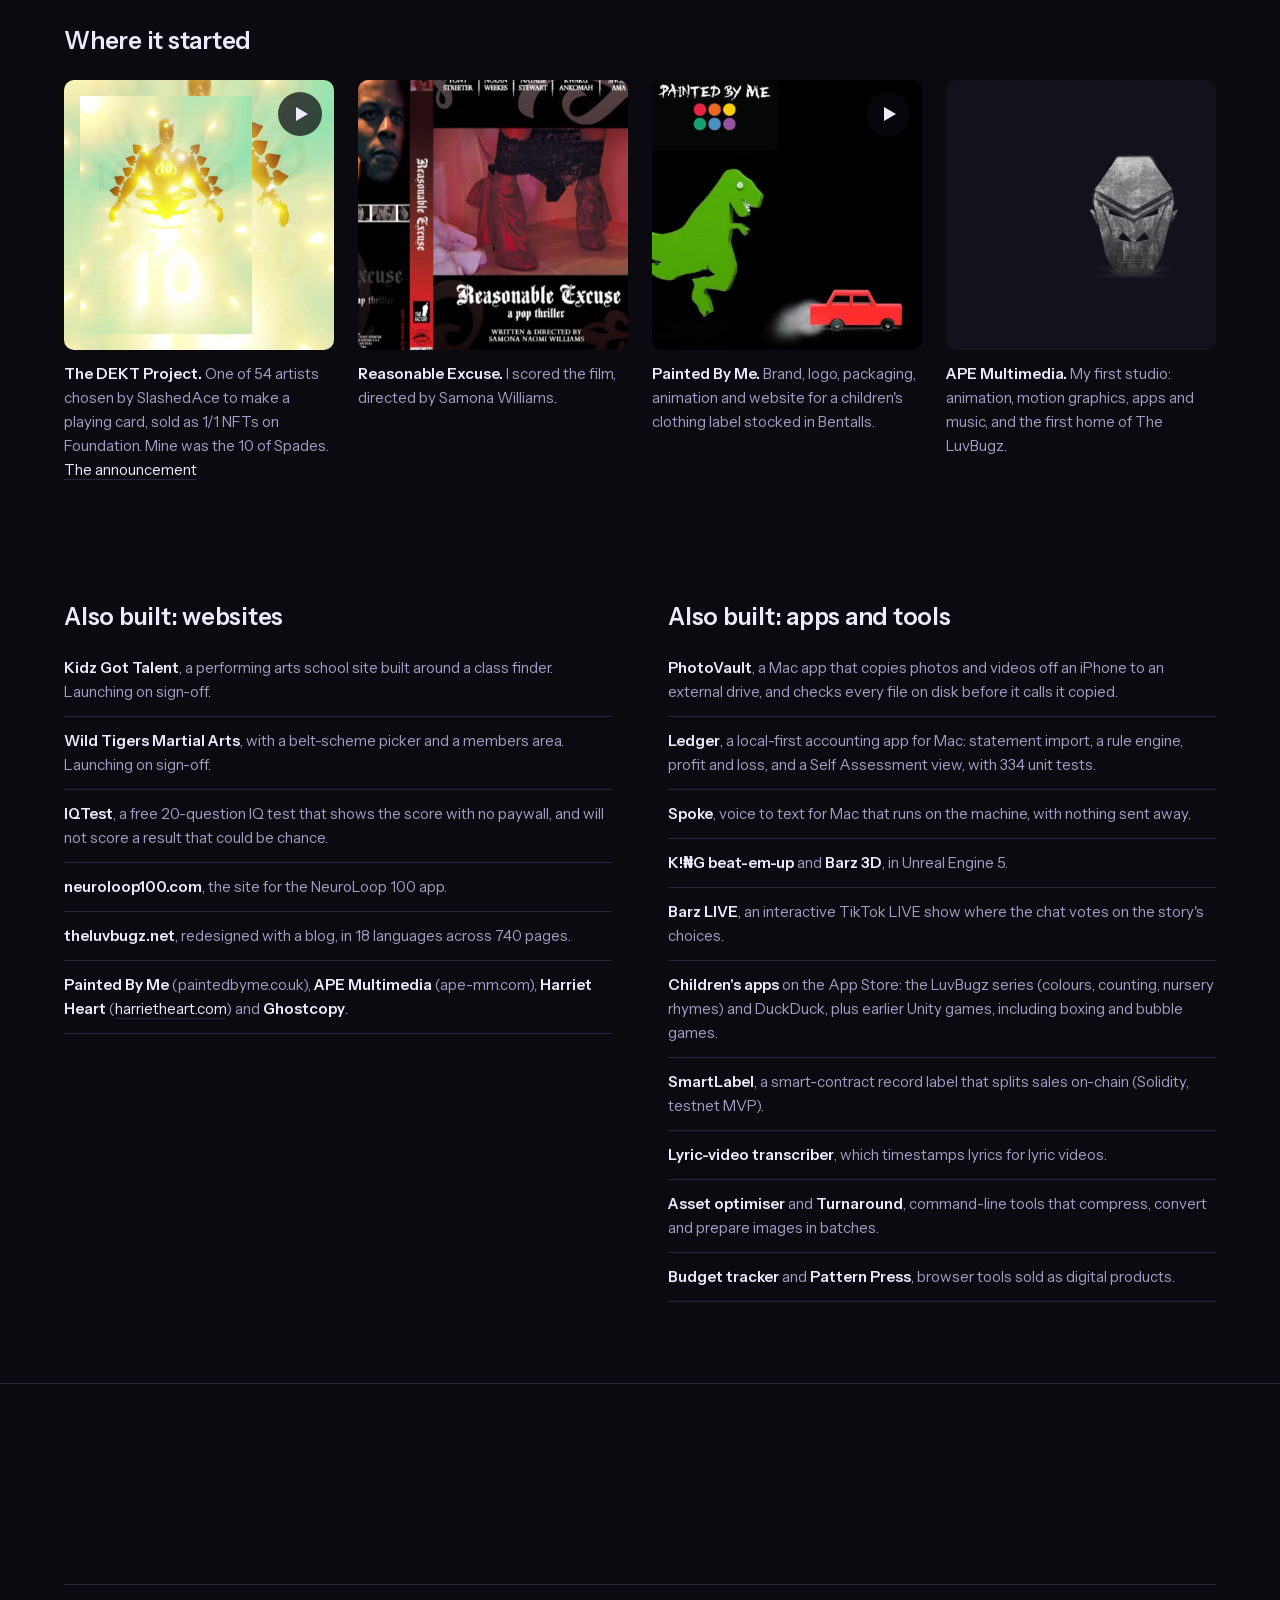
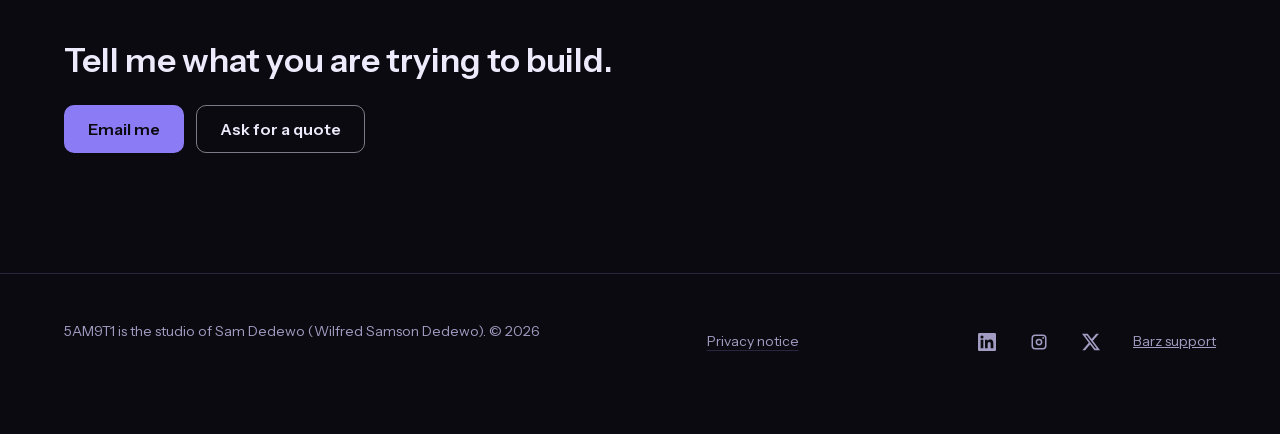
==== commit fe77549c: "Privacy notice: /privacy/ page (contact form, spam limit, Bluehost bot-check cookie, server logs, cl" ====
--- a/about/index.html
+++ b/about/index.html
@@ -269,6 +269,7 @@
 <footer class="footer">
   <div class="wrap footer-inner">
     <p>5AM9T1 is the studio of Sam Dedewo (Wilfred Samson Dedewo). © 2026</p>
+    <p><a class="link" href="/privacy/">Privacy notice</a></p>
     <p class="socials"><a class="social-icon" href="https://www.linkedin.com/in/samdedewo" aria-label="Sam Dedewo on LinkedIn" rel="me"><svg viewBox="0 0 24 24" width="18" height="18" fill="currentColor" aria-hidden="true"><path d="M20.45 20.45h-3.56v-5.57c0-1.33-.02-3.04-1.85-3.04-1.85 0-2.14 1.45-2.14 2.94v5.67H9.35V9h3.41v1.56h.05c.48-.9 1.64-1.85 3.37-1.85 3.6 0 4.27 2.37 4.27 5.46v6.28zM5.34 7.43a2.06 2.06 0 1 1 0-4.13 2.06 2.06 0 0 1 0 4.13zM7.12 20.45H3.56V9h3.56v11.45zM22.22 0H1.77C.79 0 0 .77 0 1.73v20.54C0 23.23.79 24 1.77 24h20.45c.98 0 1.78-.77 1.78-1.73V1.73C24 .77 23.2 0 22.22 0z"/></svg></a><a class="social-icon" href="https://www.instagram.com/5am9t1" aria-label="Sam Dedewo on Instagram" rel="me"><svg viewBox="0 0 24 24" width="18" height="18" fill="currentColor" aria-hidden="true"><path fill-rule="evenodd" d="M7 2h10a5 5 0 0 1 5 5v10a5 5 0 0 1-5 5H7a5 5 0 0 1-5-5V7a5 5 0 0 1 5-5zm0 2a3 3 0 0 0-3 3v10a3 3 0 0 0 3 3h10a3 3 0 0 0 3-3V7a3 3 0 0 0-3-3H7zm5 3.5a4.5 4.5 0 1 1 0 9 4.5 4.5 0 0 1 0-9zm0 2a2.5 2.5 0 1 0 0 5 2.5 2.5 0 0 0 0-5zm5.5-4.2a1.2 1.2 0 1 1 0 2.4 1.2 1.2 0 0 1 0-2.4z"/></svg></a><a class="social-icon" href="https://x.com/5am9t1" aria-label="Sam Dedewo on X" rel="me"><svg viewBox="0 0 24 24" width="18" height="18" fill="currentColor" aria-hidden="true"><path d="M18.9 1.15h3.68l-8.04 9.19L24 22.85h-7.41l-5.8-7.58-6.64 7.58H.47l8.6-9.83L0 1.15h7.59l5.24 6.93zM17.61 20.64h2.04L6.49 3.24H4.3z"/></svg></a><a class="footer-link" href="https://5am9t1.github.io/barz/">Barz support</a></p>
   </div>
 </footer>
